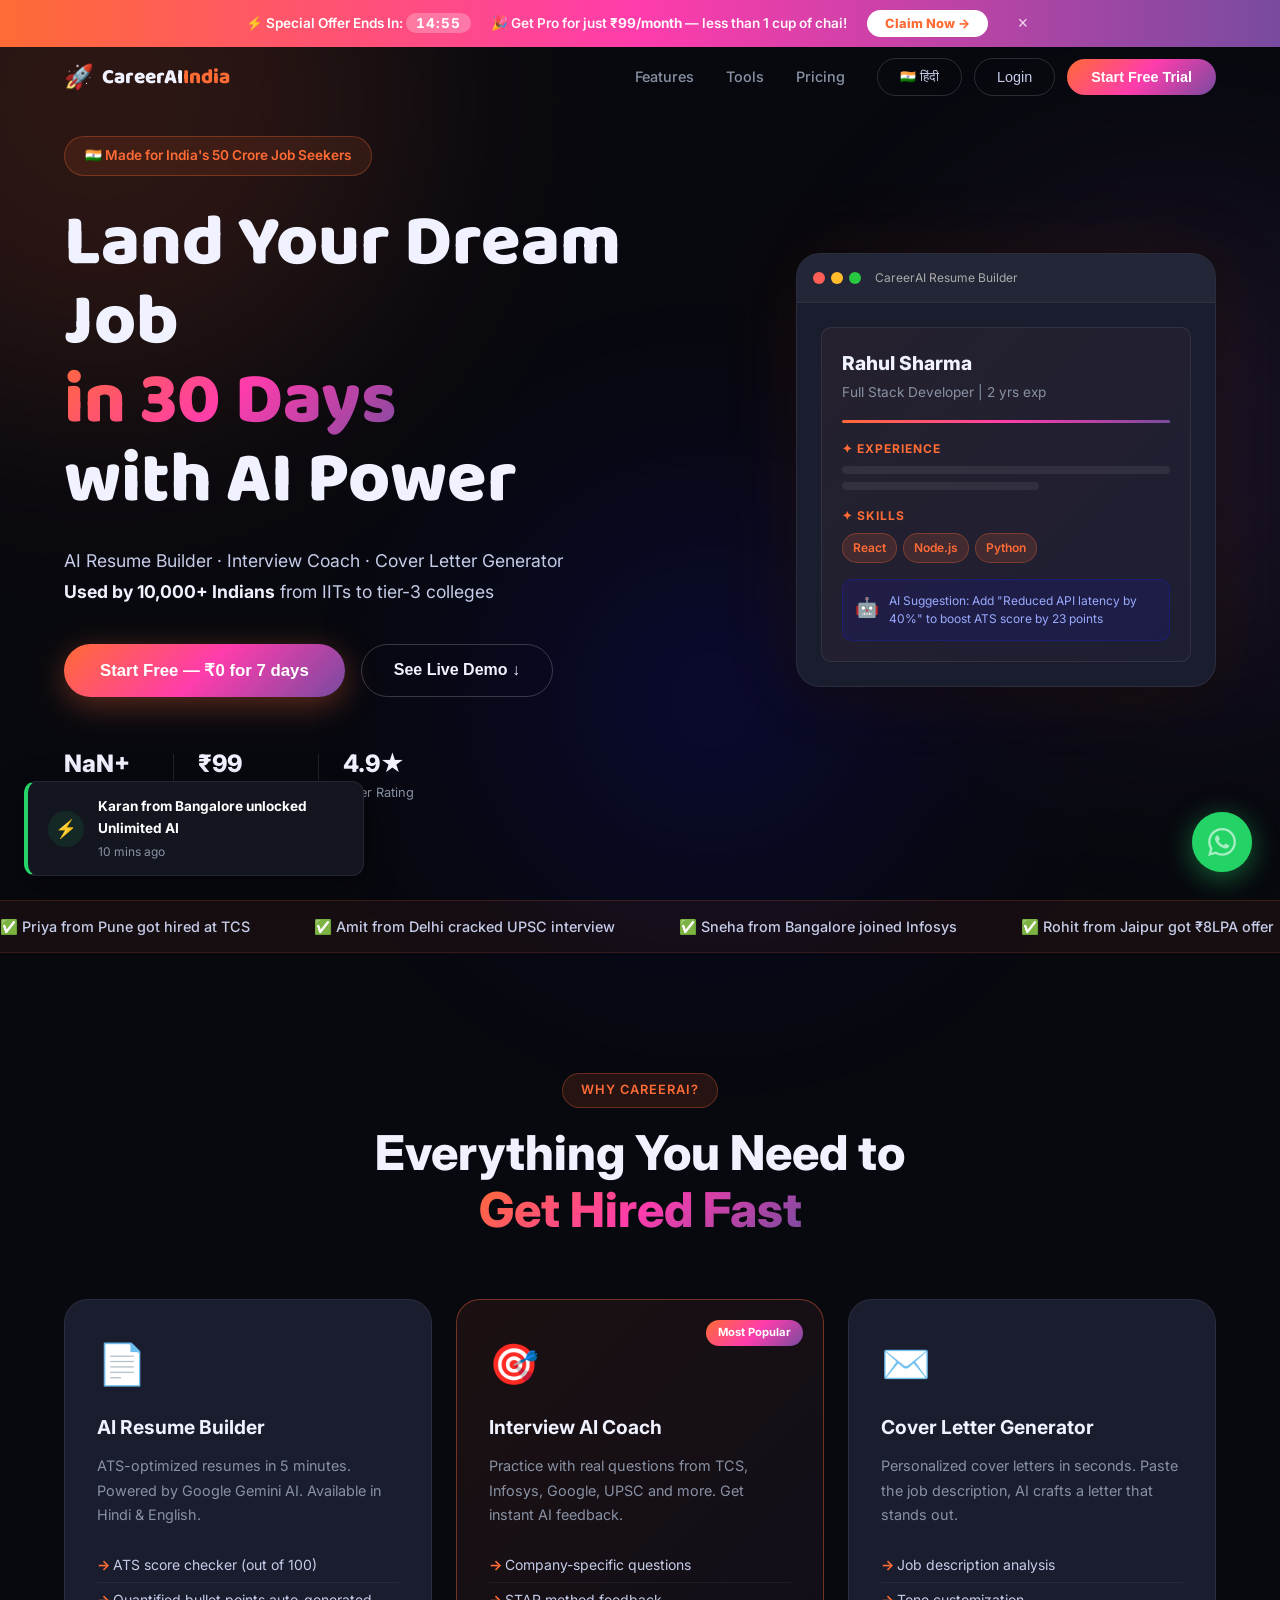
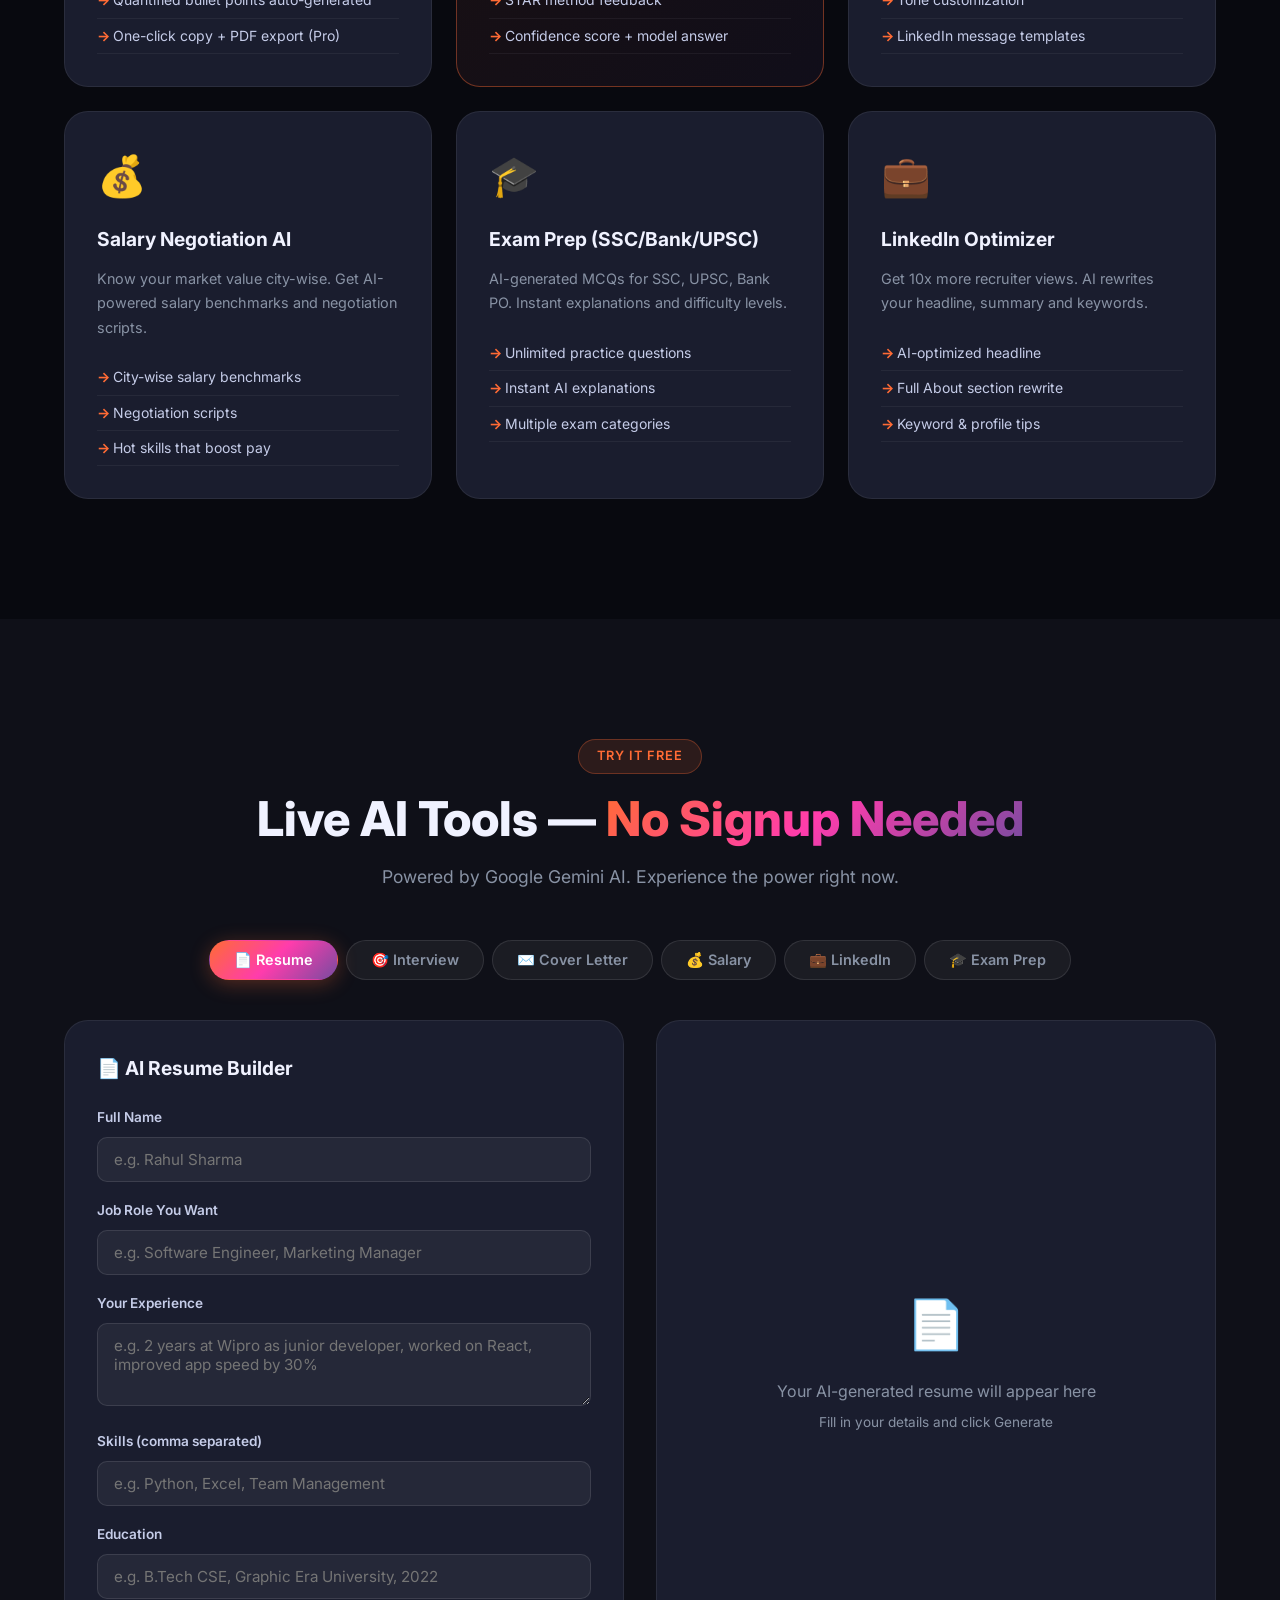
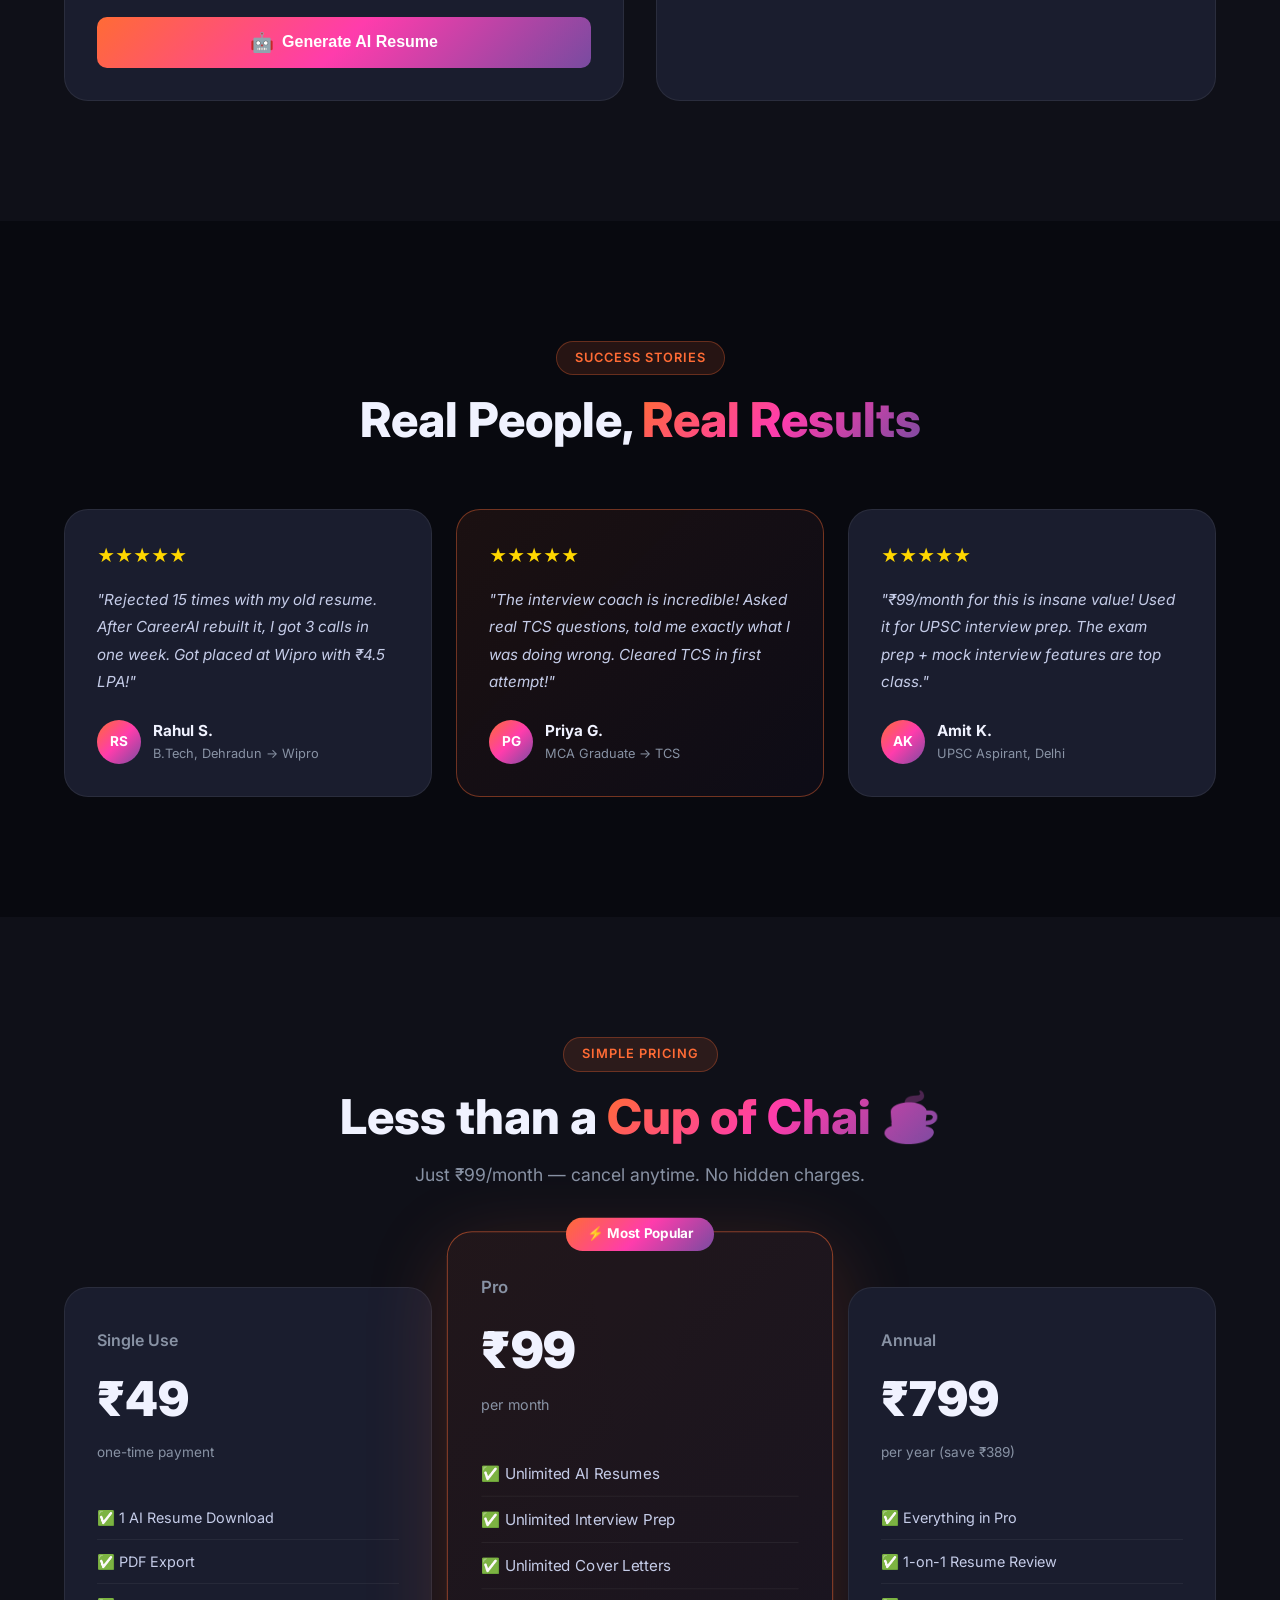
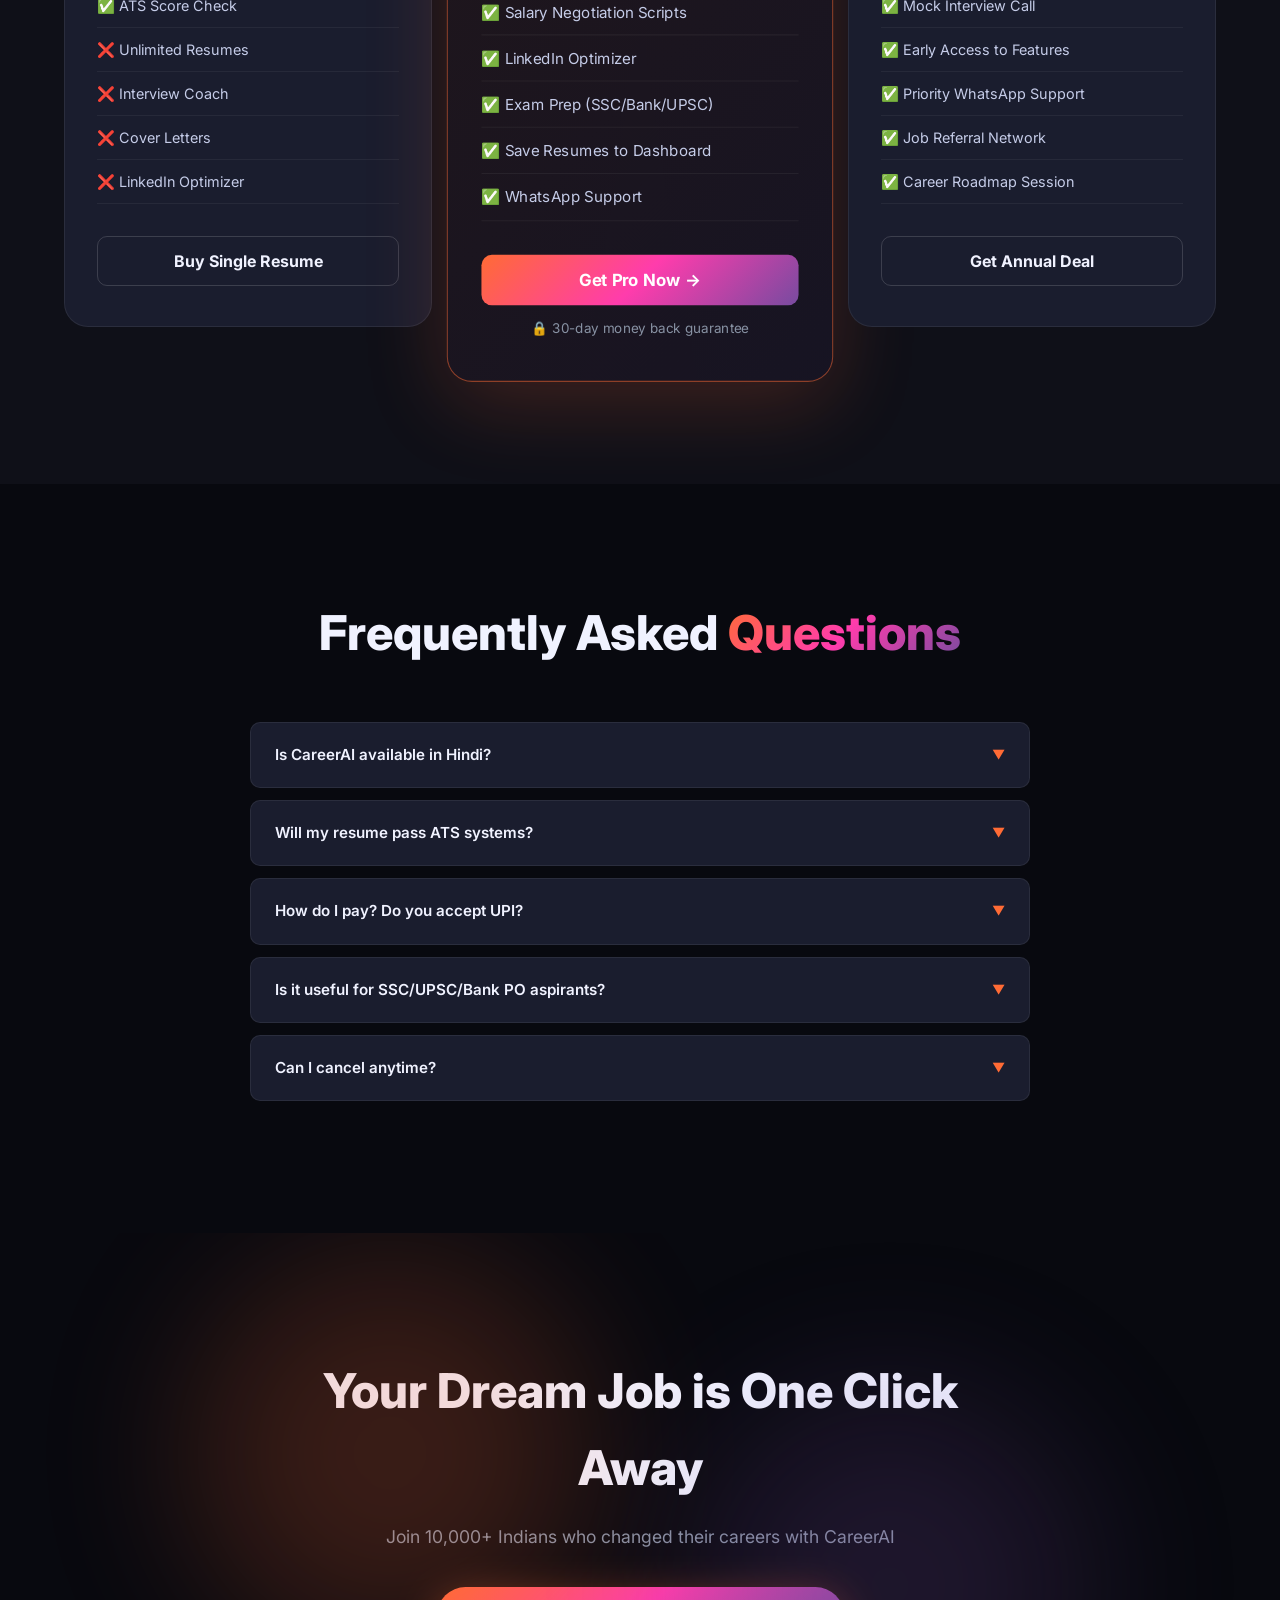
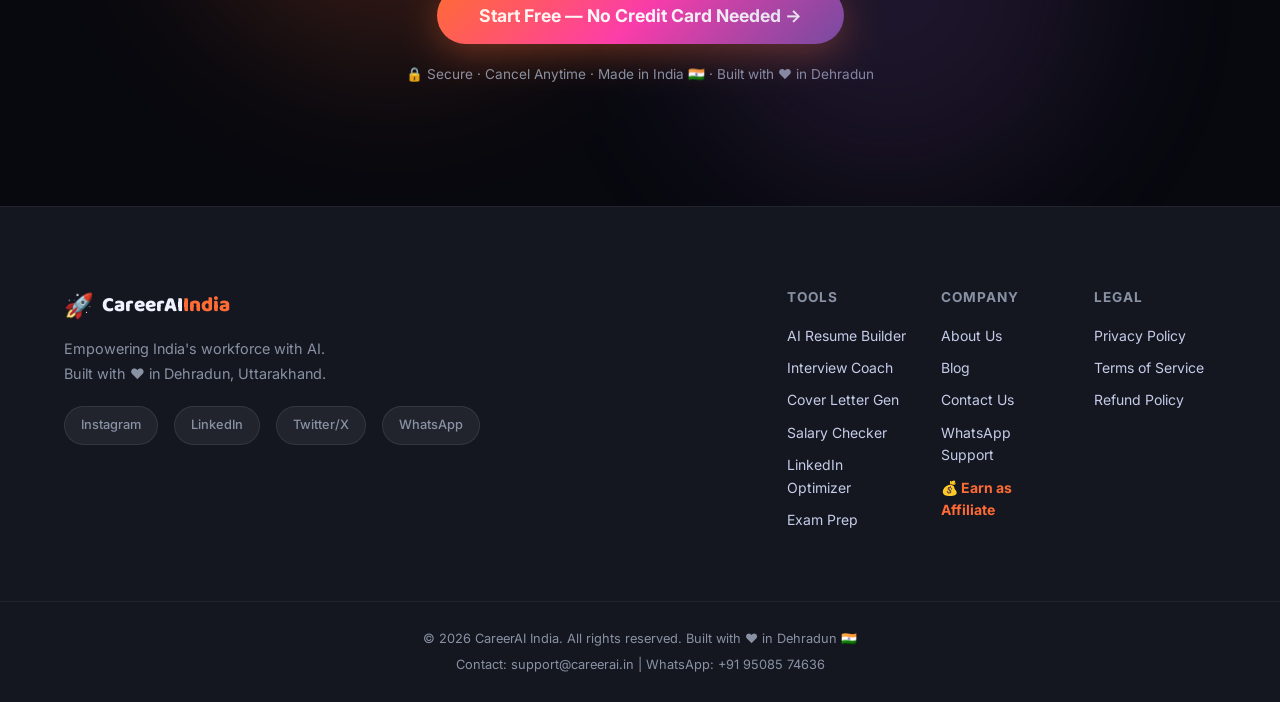
==== index.html @ fed071c2 "Install Vercel Speed Insights # Vercel Speed Insights Installation Report  ## Summary Successfully i" ====
<!DOCTYPE html>
<html lang="en">
<head>
  <meta charset="UTF-8" />
  <meta name="viewport" content="width=device-width, initial-scale=1.0" />
  <title>CareerAI India – AI-Powered Career Assistant for ₹99/month</title>
  <meta name="description" content="Build a winning resume, ace your interviews, and land your dream job with India's smartest AI career assistant. Start for just ₹99/month. Supports SSC, UPSC, Bank PO, TCS, Infosys & more." />
  <meta name="keywords" content="AI resume builder India, interview preparation India, career assistant India, SSC UPSC bank PO preparation, cover letter generator India, salary calculator India, LinkedIn optimizer India" />
  <link rel="canonical" href="https://careerai.in/" />
  <meta property="og:title" content="CareerAI India – Your AI Career Coach" />
  <meta property="og:description" content="Resume Builder · Interview Prep · Cover Letters. Powered by AI. Just ₹99/month." />
  <meta property="og:image" content="https://careerai.in/og-image.png" />
  <meta property="og:url" content="https://careerai.in/" />
  <meta property="og:type" content="website" />
  <meta name="twitter:card" content="summary_large_image" />
  <meta name="twitter:title" content="CareerAI India – AI Career Assistant" />
  <meta name="twitter:description" content="AI Resume Builder, Interview Coach, Cover Letter Generator. Just ₹99/month." />
  <link rel="preconnect" href="https://fonts.googleapis.com" />
  <link href="https://fonts.googleapis.com/css2?family=Inter:wght@300;400;500;600;700;800;900&family=Baloo+2:wght@600;700;800&display=swap" rel="stylesheet" />
  <link rel="stylesheet" href="style.css" />
  <!-- PWA -->
  <link rel="manifest" href="manifest.json" />
  <meta name="theme-color" content="#FF6B35" />
  <meta name="apple-mobile-web-app-capable" content="yes" />
  <meta name="apple-mobile-web-app-status-bar-style" content="black-translucent" />
  <meta name="apple-mobile-web-app-title" content="CareerAI" />
  <link rel="apple-touch-icon" href="icons/icon-192.png" />
  
  <!-- Vercel Speed Insights -->
  <script>window.si = window.si || function () { (window.siq = window.siq || []).push(arguments); };</script>
  <script defer src="/_vercel/insights/script.js"></script>

  <!-- Structured Data for Google Search -->
  <script type="application/ld+json">
  {
    "@context": "https://schema.org",
    "@type": "SoftwareApplication",
    "name": "CareerAI India",
    "description": "AI-powered career assistant for Indian job seekers. Resume builder, interview coach, cover letter generator, salary checker.",
    "applicationCategory": "BusinessApplication",
    "operatingSystem": "Web",
    "offers": {
      "@type": "Offer",
      "price": "99",
      "priceCurrency": "INR",
      "priceValidUntil": "2027-01-01"
    },
    "aggregateRating": {
      "@type": "AggregateRating",
      "ratingValue": "4.9",
      "ratingCount": "847"
    }
  }
  </script>

  <!-- Firebase SDKs (compat v9) -->
  <script src="https://www.gstatic.com/firebasejs/9.23.0/firebase-app-compat.js"></script>
  <script src="https://www.gstatic.com/firebasejs/9.23.0/firebase-auth-compat.js"></script>
  <script src="https://www.gstatic.com/firebasejs/9.23.0/firebase-firestore-compat.js"></script>

  <!-- Toast animation -->
  <style>
    @keyframes slideInRight  { from{opacity:0;transform:translateX(60px)} to{opacity:1;transform:translateX(0)} }
    @keyframes slideOutRight { from{opacity:1;transform:translateX(0)} to{opacity:0;transform:translateX(60px)} }
    .will-animate { opacity:0; transform:translateY(24px); transition: opacity .6s ease, transform .6s ease; }
    .animated     { opacity:1; transform:translateY(0); }
    .resume-paper { font-family:Georgia,serif; font-size:.875rem; line-height:1.8; color:#dde;
                    background:rgba(255,255,255,.03); border:1px solid rgba(255,255,255,.08);
                    border-radius:8px; padding:24px; }
    .upsell-banner{ background:rgba(255,107,53,.08); border:1px solid rgba(255,107,53,.25);
                    border-radius:8px; padding:12px 16px; text-align:center; font-size:.8rem;
                    color:#FF6B35; margin-top:12px; }
    .score-fill   { height:100%; border-radius:4px; background:var(--grad);
                    animation:fillBar .9s ease .3s both; }
    @keyframes fillBar { from{width:0} }
  </style>
</head>
<body>

<!-- ══ URGENCY TOP BANNER ═══──────────────────────────────────────── -->
<div class="top-banner" id="top-banner">
  <span>⚡ Special Offer Ends In: <strong id="countdown-timer" class="countdown-pill">15:00</strong></span>
  <span class="top-banner-deal">🎉 Get Pro for just <strong>₹99/month</strong> — less than 1 cup of chai!</span>
  <button class="btn-banner-cta" onclick="selectPlan('monthly')">Claim Now →</button>
  <button class="banner-close" onclick="document.getElementById('top-banner').remove()" aria-label="Close banner">×</button>
</div>

<!-- ══ NAVBAR ════════════════════════════════════════════════════════════ -->
<nav class="navbar" id="navbar">
  <div class="nav-inner">
    <div class="logo">
      <span class="logo-icon">🚀</span>
      <span class="logo-text">CareerAI<span class="logo-accent">India</span></span>
    </div>
    <ul class="nav-links">
      <li><a href="#features">Features</a></li>
      <li><a href="#tools">Tools</a></li>
      <li><a href="#pricing">Pricing</a></li>
    </ul>
    <div class="nav-actions">
      <button id="lang-toggle" class="btn-ghost" onclick="toggleLanguage()" style="font-size:.8rem">🇮🇳 हिंदी</button>
      <button class="btn-ghost" onclick="showSection('login')">Login</button>
      <button class="btn-primary" onclick="showSection('signup')">Start Free Trial</button>
    </div>
  </div>
</nav>

<!-- ══ HERO ════════════════════════════════════════════════════ -->
<section class="hero" id="home">
  <div class="hero-bg">
    <div class="orb orb1"></div>
    <div class="orb orb2"></div>
    <div class="orb orb3"></div>
  </div>
  <div class="hero-content">
    <div class="hero-badge" id="hero-badge">🇮🇳 Made for India's 50 Crore Job Seekers</div>
    <h1 class="hero-title" id="hero-title">
      Land Your Dream Job<br/>
      <span class="gradient-text">in 30 Days</span><br/>
      with AI Power
    </h1>
    <p class="hero-sub" id="hero-sub">
      AI Resume Builder · Interview Coach · Cover Letter Generator<br/>
      <strong>Used by 10,000+ Indians</strong> from IITs to tier-3 colleges
    </p>
    <div class="hero-cta">
      <button class="btn-hero" id="hero-btn" onclick="showSection('signup')">Start Free — ₹0 for 7 days</button>
      <button class="btn-hero-ghost" id="hero-btn-ghost" onclick="showSection('tools')">See Live Demo ↓</button>
    </div>
    <div class="hero-stats">
      <div class="stat"><span class="stat-num">10,000+</span><span class="stat-label">Resumes Built</span></div>
      <div class="stat-divider"></div>
      <div class="stat"><span class="stat-num">₹99</span><span class="stat-label">Per Month Only</span></div>
      <div class="stat-divider"></div>
      <div class="stat"><span class="stat-num">4.9★</span><span class="stat-label">User Rating</span></div>
    </div>
  </div>
  <div class="hero-visual">
    <div class="app-preview">
      <div class="preview-header">
        <div class="preview-dot red"></div>
        <div class="preview-dot yellow"></div>
        <div class="preview-dot green"></div>
        <span style="color:#aaa;font-size:12px;margin-left:8px">CareerAI Resume Builder</span>
      </div>
      <div class="preview-body">
        <div class="preview-resume">
          <div class="resume-name">Rahul Sharma</div>
          <div class="resume-title">Full Stack Developer | 2 yrs exp</div>
          <div class="resume-line thick"></div>
          <div class="resume-section-title">✦ Experience</div>
          <div class="resume-line"></div>
          <div class="resume-line short"></div>
          <div class="resume-section-title">✦ Skills</div>
          <div class="resume-chips">
            <span class="chip">React</span>
            <span class="chip">Node.js</span>
            <span class="chip">Python</span>
          </div>
          <div class="ai-suggest">
            <div class="ai-icon">🤖</div>
            <div class="ai-text">AI Suggestion: Add "Reduced API latency by 40%" to boost ATS score by 23 points</div>
          </div>
        </div>
      </div>
    </div>
  </div>
</section>

<!-- ══ TICKER ══════════════════════════════════════════════════ -->
<section class="ticker-section">
  <div class="ticker-track">
    <div class="ticker-items">
      <span>✅ Priya from Pune got hired at TCS</span>
      <span>✅ Amit from Delhi cracked UPSC interview</span>
      <span>✅ Sneha from Bangalore joined Infosys</span>
      <span>✅ Rohit from Jaipur got ₹8LPA offer</span>
      <span>✅ Kavya from Hyderabad cleared bank exam</span>
      <span>✅ Arjun from Chennai landed IIT internship</span>
      <span>✅ Meena from Lucknow got placed at Accenture</span>
      <span>✅ Vikram from Dehradun cleared SSC CGL</span>
      <span>✅ Priya from Pune got hired at TCS</span>
      <span>✅ Amit from Delhi cracked UPSC interview</span>
    </div>
  </div>
</section>

<!-- ══ FEATURES ════════════════════════════════════════════════ -->
<section class="features" id="features">
  <div class="section-inner">
    <div class="section-badge">Why CareerAI?</div>
    <h2 class="section-title">Everything You Need to<br/><span class="gradient-text">Get Hired Fast</span></h2>
    <div class="features-grid">
      <div class="feature-card">
        <div class="feature-icon">📄</div>
        <h3>AI Resume Builder</h3>
        <p>ATS-optimized resumes in 5 minutes. Powered by Google Gemini AI. Available in Hindi & English.</p>
        <ul class="feature-list">
          <li>ATS score checker (out of 100)</li>
          <li>Quantified bullet points auto-generated</li>
          <li>One-click copy + PDF export (Pro)</li>
        </ul>
      </div>
      <div class="feature-card featured">
        <div class="feature-badge-card">Most Popular</div>
        <div class="feature-icon">🎯</div>
        <h3>Interview AI Coach</h3>
        <p>Practice with real questions from TCS, Infosys, Google, UPSC and more. Get instant AI feedback.</p>
        <ul class="feature-list">
          <li>Company-specific questions</li>
          <li>STAR method feedback</li>
          <li>Confidence score + model answer</li>
        </ul>
      </div>
      <div class="feature-card">
        <div class="feature-icon">✉️</div>
        <h3>Cover Letter Generator</h3>
        <p>Personalized cover letters in seconds. Paste the job description, AI crafts a letter that stands out.</p>
        <ul class="feature-list">
          <li>Job description analysis</li>
          <li>Tone customization</li>
          <li>LinkedIn message templates</li>
        </ul>
      </div>
      <div class="feature-card">
        <div class="feature-icon">💰</div>
        <h3>Salary Negotiation AI</h3>
        <p>Know your market value city-wise. Get AI-powered salary benchmarks and negotiation scripts.</p>
        <ul class="feature-list">
          <li>City-wise salary benchmarks</li>
          <li>Negotiation scripts</li>
          <li>Hot skills that boost pay</li>
        </ul>
      </div>
      <div class="feature-card">
        <div class="feature-icon">🎓</div>
        <h3>Exam Prep (SSC/Bank/UPSC)</h3>
        <p>AI-generated MCQs for SSC, UPSC, Bank PO. Instant explanations and difficulty levels.</p>
        <ul class="feature-list">
          <li>Unlimited practice questions</li>
          <li>Instant AI explanations</li>
          <li>Multiple exam categories</li>
        </ul>
      </div>
      <div class="feature-card">
        <div class="feature-icon">💼</div>
        <h3>LinkedIn Optimizer</h3>
        <p>Get 10x more recruiter views. AI rewrites your headline, summary and keywords.</p>
        <ul class="feature-list">
          <li>AI-optimized headline</li>
          <li>Full About section rewrite</li>
          <li>Keyword & profile tips</li>
        </ul>
      </div>
    </div>
  </div>
</section>

<!-- ══ LIVE TOOLS ══════════════════════════════════════════════ -->
<section class="tools-section" id="tools">
  <div class="section-inner">
    <div class="section-badge">Try It Free</div>
    <h2 class="section-title">Live AI Tools — <span class="gradient-text">No Signup Needed</span></h2>
    <p class="section-sub">Powered by Google Gemini AI. Experience the power right now.</p>

    <div class="tools-tabs">
      <button class="tool-tab active" onclick="switchTool('resume',this)">📄 Resume</button>
      <button class="tool-tab" onclick="switchTool('interview',this)">🎯 Interview</button>
      <button class="tool-tab" onclick="switchTool('cover',this)">✉️ Cover Letter</button>
      <button class="tool-tab" onclick="switchTool('salary',this)">💰 Salary</button>
      <button class="tool-tab" onclick="switchTool('linkedin',this)">💼 LinkedIn</button>
      <button class="tool-tab" onclick="switchTool('exam',this)">🎓 Exam Prep</button>
    </div>

    <!-- ── RESUME ─────────────────────────────────────────── -->
    <div class="tool-panel active" id="tool-resume">
      <div class="tool-grid">
        <div class="tool-inputs">
          <h3 class="tool-heading">📄 AI Resume Builder</h3>
          <div class="form-group"><label>Full Name</label><input type="text" id="res-name" placeholder="e.g. Rahul Sharma"/></div>
          <div class="form-group"><label>Job Role You Want</label><input type="text" id="res-role" placeholder="e.g. Software Engineer, Marketing Manager"/></div>
          <div class="form-group"><label>Your Experience</label><textarea id="res-exp" rows="3" placeholder="e.g. 2 years at Wipro as junior developer, worked on React, improved app speed by 30%"></textarea></div>
          <div class="form-group"><label>Skills (comma separated)</label><input type="text" id="res-skills" placeholder="e.g. Python, Excel, Team Management"/></div>
          <div class="form-group"><label>Education</label><input type="text" id="res-edu" placeholder="e.g. B.Tech CSE, Graphic Era University, 2022"/></div>
          <button class="btn-generate" onclick="generateResume()"><span class="btn-icon">🤖</span> Generate AI Resume</button>
        </div>
        <div class="tool-output" id="resume-output">
          <div class="output-placeholder">
            <div class="placeholder-icon">📄</div>
            <p>Your AI-generated resume will appear here</p>
            <p class="placeholder-sub">Fill in your details and click Generate</p>
          </div>
        </div>
      </div>
    </div>

    <!-- ── INTERVIEW ──────────���───────────────────────────── -->
    <div class="tool-panel" id="tool-interview">
      <div class="tool-grid">
        <div class="tool-inputs">
          <h3 class="tool-heading">🎯 Mock Interview Coach</h3>
          <div class="form-group"><label>Target Company</label><input type="text" id="int-company" placeholder="e.g. TCS, Infosys, Google, SBI, UPSC"/></div>
          <div class="form-group"><label>Interview Type</label>
            <select id="int-type">
              <option>HR Round</option>
              <option>Technical Round</option>
              <option>Managerial Round</option>
              <option>Group Discussion</option>
            </select>
          </div>
          <div class="form-group"><label>Your Answer (leave blank for a new question)</label><textarea id="int-answer" rows="5" placeholder="Type your answer here after seeing the question, then click again for feedback..."></textarea></div>
          <button class="btn-generate" onclick="startInterview()"><span class="btn-icon">🎯</span> Ask Me a Question / Get Feedback</button>
        </div>
        <div class="tool-output" id="interview-output">
          <div class="output-placeholder">
            <div class="placeholder-icon">🎯</div>
            <p>Interview question & feedback will appear here</p>
            <p class="placeholder-sub">Click "Ask Me a Question" to start</p>
          </div>
        </div>
      </div>
    </div>

    <!-- ── COVER LETTER ───────────────────────────────────── -->
    <div class="tool-panel" id="tool-cover">
      <div class="tool-grid">
        <div class="tool-inputs">
          <h3 class="tool-heading">✉️ Cover Letter Generator</h3>
          <div class="form-group"><label>Your Name & Role</label><input type="text" id="cov-name" placeholder="e.g. Priya Gupta, Marketing Executive"/></div>
          <div class="form-group"><label>Company Name</label><input type="text" id="cov-company" placeholder="e.g. HDFC Bank, Zomato, Reliance"/></div>
          <div class="form-group"><label>Job Description / Requirements</label><textarea id="cov-jd" rows="4" placeholder="Paste the job description or key requirements here..."></textarea></div>
          <div class="form-group"><label>Your Key Achievement</label><input type="text" id="cov-achievement" placeholder="e.g. Grew Instagram from 500 to 50K followers in 6 months"/></div>
          <button class="btn-generate" onclick="generateCoverLetter()"><span class="btn-icon">✉️</span> Generate Cover Letter</button>
        </div>
        <div class="tool-output" id="cover-output">
          <div class="output-placeholder">
            <div class="placeholder-icon">✉️</div>
            <p>Your personalized cover letter will appear here</p>
            <p class="placeholder-sub">Fill in details and click Generate</p>
          </div>
        </div>
      </div>
    </div>

    <!-- ── SALARY ─────────────────────────────────────────── -->
    <div class="tool-panel" id="tool-salary">
      <div class="tool-grid">
        <div class="tool-inputs">
          <h3 class="tool-heading">💰 Salary Checker</h3>
          <div class="form-group"><label>Job Role</label><input type="text" id="sal-role" placeholder="e.g. Software Engineer, CA, Teacher, Bank PO"/></div>
          <div class="form-group"><label>Experience Level</label>
            <select id="sal-exp">
              <option>Fresher (0-1 year)</option>
              <option>Junior (1-3 years)</option>
              <option>Mid-level (3-6 years)</option>
              <option>Senior (6-10 years)</option>
              <option>Lead/Manager (10+ years)</option>
            </select>
          </div>
          <div class="form-group"><label>City</label>
            <select id="sal-city">
              <option>Bangalore</option>
              <option>Mumbai</option>
              <option>Delhi/NCR</option>
              <option>Hyderabad</option>
              <option>Pune</option>
              <option>Chennai</option>
              <option>Kolkata</option>
              <option>Dehradun</option>
              <option>Tier-2 City</option>
            </select>
          </div>
          <button class="btn-generate" onclick="checkSalary()"><span class="btn-icon">💰</span> Check My Market Value</button>
        </div>
        <div class="tool-output" id="salary-output">
          <div class="output-placeholder">
            <div class="placeholder-icon">💰</div>
            <p>Salary insights will appear here</p>
            <p class="placeholder-sub">Enter your details and click Check</p>
          </div>
        </div>
      </div>
    </div>

    <!-- ── LINKEDIN ────────────────────────────────────────── -->
    <div class="tool-panel" id="tool-linkedin">
      <div class="tool-grid">
        <div class="tool-inputs">
          <h3 class="tool-heading">💼 LinkedIn Optimizer</h3>
          <div class="form-group"><label>Your Name</label><input type="text" id="li-opt-name" placeholder="e.g. Rahul Sharma"/></div>
          <div class="form-group"><label>Current / Target Role</label><input type="text" id="li-opt-role" placeholder="e.g. Software Engineer, Digital Marketer"/></div>
          <div class="form-group"><label>Your Experience Summary</label><textarea id="li-opt-exp" rows="3" placeholder="e.g. 3 years in software development, built e-commerce apps, led team of 5"></textarea></div>
          <div class="form-group"><label>Top Skills</label><input type="text" id="li-opt-skills" placeholder="e.g. React, Python, SEO, Data Analysis"/></div>
          <button class="btn-generate" onclick="optimizeLinkedIn()"><span class="btn-icon">💼</span> Optimize My LinkedIn</button>
        </div>
        <div class="tool-output" id="linkedin-output">
          <div class="output-placeholder">
            <div class="placeholder-icon">💼</div>
            <p>Your optimized LinkedIn profile will appear here</p>
            <p class="placeholder-sub">Fill in details and click Optimize</p>
          </div>
        </div>
      </div>
    </div>

    <!-- ── EXAM PREP ───────────────────────────────────────── -->
    <div class="tool-panel" id="tool-exam">
      <div class="tool-grid">
        <div class="tool-inputs">
          <h3 class="tool-heading">🎓 Exam Prep (SSC/UPSC/Bank)</h3>
          <div class="form-group"><label>Exam Type</label>
            <select id="exam-type">
              <option>SSC CGL</option>
              <option>SSC CHSL</option>
              <option>UPSC Prelims</option>
              <option>Bank PO (IBPS)</option>
              <option>SBI PO</option>
              <option>RRB NTPC</option>
              <option>General Knowledge</option>
              <option>Current Affairs 2024-25</option>
            </select>
          </div>
          <div class="form-group"><label>Topic (optional)</label><input type="text" id="exam-topic" placeholder="e.g. Indian History, Reasoning, English Grammar"/></div>
          <div style="background:rgba(255,107,53,.08);border:1px solid rgba(255,107,53,.2);border-radius:8px;padding:14px;font-size:.85rem;color:#dde;line-height:1.7;margin-bottom:12px">
            ℹ️ Click "Get Question" → A question appears on the right → Click the option you think is correct → AI reveals the answer & explanation instantly.
          </div>
          <button class="btn-generate" onclick="getExamQuestion()"><span class="btn-icon">📚</span> Get Question</button>
        </div>
        <div class="tool-output" id="exam-output">
          <div class="output-placeholder">
            <div class="placeholder-icon">🎓</div>
            <p>Your exam question will appear here</p>
            <p class="placeholder-sub">Select exam type and click Get Question</p>
          </div>
        </div>
      </div>
    </div>

  </div><!-- /section-inner -->
</section>

<!-- ══ TESTIMONIALS ════════════════════════════════════════════ -->
<section class="testimonials">
  <div class="section-inner">
    <div class="section-badge">Success Stories</div>
    <h2 class="section-title">Real People, <span class="gradient-text">Real Results</span></h2>
    <div class="testimonials-grid">
      <div class="testi-card">
        <div class="testi-stars">★★★★★</div>
        <p class="testi-text">"Rejected 15 times with my old resume. After CareerAI rebuilt it, I got 3 calls in one week. Got placed at Wipro with ₹4.5 LPA!"</p>
        <div class="testi-author">
          <div class="testi-avatar">RS</div>
          <div><div class="testi-name">Rahul S.</div><div class="testi-role">B.Tech, Dehradun → Wipro</div></div>
        </div>
      </div>
      <div class="testi-card featured-testi">
        <div class="testi-stars">★★★★★</div>
        <p class="testi-text">"The interview coach is incredible! Asked real TCS questions, told me exactly what I was doing wrong. Cleared TCS in first attempt!"</p>
        <div class="testi-author">
          <div class="testi-avatar">PG</div>
          <div><div class="testi-name">Priya G.</div><div class="testi-role">MCA Graduate → TCS</div></div>
        </div>
      </div>
      <div class="testi-card">
        <div class="testi-stars">★★★★★</div>
        <p class="testi-text">"₹99/month for this is insane value! Used it for UPSC interview prep. The exam prep + mock interview features are top class."</p>
        <div class="testi-author">
          <div class="testi-avatar">AK</div>
          <div><div class="testi-name">Amit K.</div><div class="testi-role">UPSC Aspirant, Delhi</div></div>
        </div>
      </div>
    </div>
  </div>
</section>

<!-- ══ PRICING ════════════════════════════════════════════════ -->
<section class="pricing" id="pricing">
  <div class="section-inner">
    <div class="section-badge">Simple Pricing</div>
    <h2 class="section-title">Less than a <span class="gradient-text">Cup of Chai ☕</span></h2>
    <p class="section-sub">Just ₹99/month — cancel anytime. No hidden charges.</p>
    <div class="pricing-grid">
      <div class="price-card">
        <div class="price-name">Single Use</div>
        <div class="price-amount">₹49</div>
        <div class="price-period">one-time payment</div>
        <ul class="price-features">
          <li>✅ 1 AI Resume Download</li>
          <li>✅ PDF Export</li>
          <li>✅ ATS Score Check</li>
          <li>❌ Unlimited Resumes</li>
          <li>❌ Interview Coach</li>
          <li>❌ Cover Letters</li>
          <li>❌ LinkedIn Optimizer</li>
        </ul>
        <button class="btn-price-outline" onclick="selectPlan('single')">Buy Single Resume</button>
      </div>
      <div class="price-card featured-price">
        <div class="price-popular">⚡ Most Popular</div>
        <div class="price-name">Pro</div>
        <div class="price-amount">₹99</div>
        <div class="price-period">per month</div>
        <ul class="price-features">
          <li>✅ Unlimited AI Resumes</li>
          <li>✅ Unlimited Interview Prep</li>
          <li>✅ Unlimited Cover Letters</li>
          <li>✅ Salary Negotiation Scripts</li>
          <li>✅ LinkedIn Optimizer</li>
          <li>✅ Exam Prep (SSC/Bank/UPSC)</li>
          <li>✅ Save Resumes to Dashboard</li>
          <li>✅ WhatsApp Support</li>
        </ul>
        <button class="btn-price-primary" onclick="selectPlan('monthly')">Get Pro Now →</button>
        <div class="price-guarantee">🔒 30-day money back guarantee</div>
      </div>
      <div class="price-card">
        <div class="price-name">Annual</div>
        <div class="price-amount">₹799</div>
        <div class="price-period">per year (save ₹389)</div>
        <ul class="price-features">
          <li>✅ Everything in Pro</li>
          <li>✅ 1-on-1 Resume Review</li>
          <li>✅ Mock Interview Call</li>
          <li>✅ Early Access to Features</li>
          <li>✅ Priority WhatsApp Support</li>
          <li>✅ Job Referral Network</li>
          <li>✅ Career Roadmap Session</li>
        </ul>
        <button class="btn-price-outline" onclick="selectPlan('annual')">Get Annual Deal</button>
      </div>
    </div>
  </div>
</section>

<!-- ══ FAQ ════════════════════════════════════════════════════ -->
<section class="faq">
  <div class="section-inner">
    <h2 class="section-title">Frequently Asked <span class="gradient-text">Questions</span></h2>
    <div class="faq-list">
      <div class="faq-item" onclick="toggleFaq(this)">
        <div class="faq-q">Is CareerAI available in Hindi? <span class="faq-arrow">▼</span></div>
        <div class="faq-a">Yes! Use the हिंदी button in the top navbar to switch. You can also write your details in Hindi and our AI will craft professional content for you.</div>
      </div>
      <div class="faq-item" onclick="toggleFaq(this)">
        <div class="faq-q">Will my resume pass ATS systems? <span class="faq-arrow">▼</span></div>
        <div class="faq-a">Yes! Our AI is powered by Google Gemini and trained specifically for Indian ATS systems like Naukri and LinkedIn. We show you an ATS score out of 100.</div>
      </div>
      <div class="faq-item" onclick="toggleFaq(this)">
        <div class="faq-q">How do I pay? Do you accept UPI? <span class="faq-arrow">▼</span></div>
        <div class="faq-a">Yes! We accept all UPI apps — GPay, PhonePe, Paytm, BHIM, and any UPI-enabled bank app. Simply scan our QR code or copy our UPI ID to pay directly.</div>
      </div>
      <div class="faq-item" onclick="toggleFaq(this)">
        <div class="faq-q">Is it useful for SSC/UPSC/Bank PO aspirants? <span class="faq-arrow">▼</span></div>
        <div class="faq-a">100%! We have a dedicated Exam Prep section with unlimited MCQs for SSC CGL, UPSC, Bank PO, IBPS and more — with instant AI explanations.</div>
      </div>
      <div class="faq-item" onclick="toggleFaq(this)">
        <div class="faq-q">Can I cancel anytime? <span class="faq-arrow">▼</span></div>
        <div class="faq-a">Yes, cancel anytime with zero hassle. 30-day money back guarantee — if you're not happy, we'll refund you completely. No questions asked.</div>
      </div>
    </div>
  </div>
</section>

<!-- ══ CTA ════════════════════════════════════════════════════ -->
<section class="cta-section">
  <div class="cta-inner">
    <div class="cta-orbs">
      <div class="cta-orb cta-orb1"></div>
      <div class="cta-orb cta-orb2"></div>
    </div>
    <h2 class="cta-title">Your Dream Job is One Click Away</h2>
    <p class="cta-sub">Join 10,000+ Indians who changed their careers with CareerAI</p>
    <button class="btn-cta" onclick="showSection('signup')">Start Free — No Credit Card Needed →</button>
    <div class="cta-trust">🔒 Secure · Cancel Anytime · Made in India 🇮🇳 · Built with ❤️ in Dehradun</div>
  </div>
</section>

<!-- ══ FOOTER ══════════════════════════════════════════════════ -->
<footer class="footer">
  <div class="footer-inner">
    <div class="footer-brand">
      <div class="logo">
        <span class="logo-icon">🚀</span>
        <span class="logo-text">CareerAI<span class="logo-accent">India</span></span>
      </div>
      <p class="footer-tagline">Empowering India's workforce with AI.<br/>Built with ❤️ in Dehradun, Uttarakhand.</p>
      <div class="footer-social">
        <a href="https://instagram.com/careerai.india" target="_blank" class="social-link">Instagram</a>
        <a href="https://linkedin.com/company/careerai-india" target="_blank" class="social-link">LinkedIn</a>
        <a href="https://twitter.com/careerai_india" target="_blank" class="social-link">Twitter/X</a>
        <a href="https://wa.me/919508574636" target="_blank" class="social-link">WhatsApp</a>
      </div>
    </div>
    <div class="footer-links">
      <div class="footer-col">
        <h4>Tools</h4>
        <a href="#tools">AI Resume Builder</a>
        <a href="#tools">Interview Coach</a>
        <a href="#tools">Cover Letter Gen</a>
        <a href="#tools">Salary Checker</a>
        <a href="#tools">LinkedIn Optimizer</a>
        <a href="#tools">Exam Prep</a>
      </div>
      <div class="footer-col">
        <h4>Company</h4>
        <a href="/about.html">About Us</a>
        <a href="/blog.html">Blog</a>
        <a href="mailto:support@careerai.in">Contact Us</a>
        <a href="https://wa.me/919508574636" target="_blank">WhatsApp Support</a>
        <a href="affiliate.html" style="color:#FF6B35;font-weight:700">💰 Earn as Affiliate</a>
      </div>
      <div class="footer-col">
        <h4>Legal</h4>
        <a href="/privacy.html">Privacy Policy</a>
        <a href="/terms.html">Terms of Service</a>
        <a href="/refund.html">Refund Policy</a>
      </div>
    </div>
  </div>
  <div class="footer-bottom">
    <p>© 2026 CareerAI India. All rights reserved. Built with ❤️ in Dehradun 🇮🇳</p>
    <p>Contact: <a href="mailto:support@careerai.in" style="color:var(--text-muted)">support@careerai.in</a> | WhatsApp: <a href="https://wa.me/919508574636" style="color:var(--text-muted)">+91 95085 74636</a></p>
  </div>
</footer>

<!-- ══ WHATSAPP FLOATING BUTTON ─────────────────────────────────── -->
<a href="https://wa.me/919508574636?text=Hi%20CareerAI!%20I%20need%20help%20with%20my%20career." 
   target="_blank" class="whatsapp-float" id="whatsapp-float" aria-label="Chat on WhatsApp">
  <svg viewBox="0 0 24 24" fill="currentColor" width="28" height="28">
    <path d="M17.472 14.382c-.297-.149-1.758-.867-2.03-.967-.273-.099-.471-.148-.67.15-.197.297-.767.966-.94 1.164-.173.199-.347.223-.644.075-.297-.15-1.255-.463-2.39-1.475-.883-.788-1.48-1.761-1.653-2.059-.173-.297-.018-.458.13-.606.134-.133.298-.347.446-.52.149-.174.198-.298.298-.497.099-.198.05-.371-.025-.52-.075-.149-.669-1.612-.916-2.207-.242-.579-.487-.5-.669-.51-.173-.008-.371-.01-.57-.01-.198 0-.52.074-.792.372-.272.297-1.04 1.016-1.04 2.479 0 1.462 1.065 2.875 1.213 3.074.149.198 2.096 3.2 5.077 4.487.709.306 1.262.489 1.694.625.712.227 1.36.195 1.871.118.571-.085 1.758-.719 2.006-1.413.248-.694.248-1.289.173-1.413-.074-.124-.272-.198-.57-.347m-5.421 7.403h-.004a9.87 9.87 0 01-5.031-1.378l-.361-.214-3.741.982.998-3.648-.235-.374a9.86 9.86 0 01-1.51-5.26c.001-5.45 4.436-9.884 9.888-9.884 2.64 0 5.122 1.03 6.988 2.898a9.825 9.825 0 012.893 6.994c-.003 5.45-4.437 9.884-9.885 9.884m8.413-18.297A11.815 11.815 0 0012.05 0C5.495 0 .16 5.335.157 11.892c0 2.096.547 4.142 1.588 5.945L.057 24l6.305-1.654a11.882 11.882 0 005.683 1.448h.005c6.554 0 11.89-5.335 11.893-11.893a11.821 11.821 0 00-3.48-8.413z"/>
  </svg>
  <span class="wa-pulse"></span>
</a>

<!-- ══ EXIT-INTENT POPUP ────────────────────────────────────── -->
<div class="exit-overlay" id="exit-popup">
  <div class="exit-modal">
    <button class="exit-close" onclick="closeExitPopup()">×</button>
    <div class="exit-emoji">🚀</div>
    <h2 class="exit-title">Wait! Don't Miss This —</h2>
    <p class="exit-sub">Get your <strong>FREE AI Resume</strong> before you go.<br/>No credit card. No commitment. Takes 60 seconds.</p>
    <div class="exit-stats">
      <div class="exit-stat"><span class="exit-stat-num">10,000+</span><span>Indians hired</span></div>
      <div class="exit-stat"><span class="exit-stat-num">4.9★</span><span>rating</span></div>
      <div class="exit-stat"><span class="exit-stat-num">₹99</span><span>per month</span></div>
    </div>
    <button class="btn-exit-cta" onclick="closeExitPopup();showSection('signup')">Yes, Build My Free Resume →</button>
    <button class="btn-exit-skip" onclick="closeExitPopup()">No thanks, I'll figure it out myself</button>
  </div>
</div>

<!-- ══ MODALS ══════════════════════════════════════════════════ -->
<div class="modal-overlay" id="modal-overlay" onclick="closeModal()">
  <div class="modal" id="modal" onclick="event.stopPropagation()">

    <!-- LOGIN -->
    <div class="modal-section" id="modal-login">
      <button class="modal-close" onclick="closeModal()">✕</button>
      <h2 class="modal-title">Welcome Back 👋</h2>
      <p class="modal-sub">Login to access your career tools</p>
      <button class="btn-google" onclick="handleGoogleAuth()">
        <img src="https://www.gstatic.com/firebasejs/ui/2.0.0/images/auth/google.svg" width="18" style="vertical-align:middle;margin-right:8px"/>
        Continue with Google
      </button>
      <div class="divider"><span>or</span></div>
      <div class="form-group"><label>Email</label><input type="email" id="li-email" placeholder="rahul@email.com"/></div>
      <div class="form-group"><label>Password</label><input type="password" id="li-pass" placeholder="Your password"/></div>
      <button class="btn-modal-primary" id="btn-login" onclick="handleLogin()">Login →</button>
      <p class="modal-switch">No account? <a href="#" onclick="showSection('signup')">Sign up free</a></p>
    </div>

    <!-- SIGNUP -->
    <div class="modal-section" id="modal-signup" style="display:none">
      <button class="modal-close" onclick="closeModal()">✕</button>
      <h2 class="modal-title">Start Free Trial 🚀</h2>
      <p class="modal-sub">7 days free · No credit card · Cancel anytime</p>
      <button class="btn-google" onclick="handleGoogleAuth()">
        <img src="https://www.gstatic.com/firebasejs/ui/2.0.0/images/auth/google.svg" width="18" style="vertical-align:middle;margin-right:8px"/>
        Continue with Google
      </button>
      <div class="divider"><span>or</span></div>
      <div class="form-group"><label>Full Name</label><input type="text" id="su-name" placeholder="Rahul Sharma"/></div>
      <div class="form-group"><label>Email</label><input type="email" id="su-email" placeholder="rahul@email.com"/></div>
      <div class="form-group"><label>Password</label><input type="password" id="su-pass" placeholder="Min 6 characters"/></div>
      <div class="form-group"><label>Referral Code (optional)</label><input type="text" id="su-referral" placeholder="e.g. CAI-ABC123"/></div>
      <button class="btn-modal-primary" id="btn-signup" onclick="handleSignup()">Start Free Trial →</button>
      <p class="modal-switch">Already have an account? <a href="#" onclick="showSection('login')">Login</a></p>
    </div>

    <!-- PAYMENT -->
    <div class="modal-section" id="modal-payment" style="display:none">
      <button class="modal-close" onclick="closeModal()">✕</button>
      <h2 class="modal-title">Complete Payment ⚡</h2>
      <p class="modal-sub">Pay directly via UPI — instant &amp; secure</p>

      <!-- Plan summary -->
      <div class="payment-summary">
        <div class="pay-item">
          <span id="pay-plan-label">CareerAI Pro Monthly</span>
          <span><strong id="pay-total-amount">₹99</strong></span>
        </div>
      </div>

      <!-- QR Code -->
      <div class="upi-qr-wrap">
        <div class="upi-qr-box">
          <img id="upi-qr-img" src="" alt="UPI QR Code" class="upi-qr-img" />
          <div class="upi-qr-shine"></div>
        </div>
        <div class="upi-scan-hint">📱 Scan with any UPI app</div>
        <div class="upi-apps-row">
          <span class="upi-app-badge">GPay</span>
          <span class="upi-app-badge">PhonePe</span>
          <span class="upi-app-badge">Paytm</span>
          <span class="upi-app-badge">BHIM</span>
        </div>
      </div>

      <!-- Divider -->
      <div class="upi-or"><span>or pay using UPI ID</span></div>

      <!-- UPI ID copy row -->
      <div class="upi-id-row">
        <div class="upi-id-box">
          <span class="upi-id-icon">💳</span>
          <span id="upi-id-display" class="upi-id-val">shibuthegenius@ybl</span>
        </div>
        <button id="btn-copy-upi" class="btn-copy-upi" onclick="copyUpiId()">📋 Copy</button>
      </div>
      <div class="upi-amount-tag">Pay exactly: <strong id="upi-amount-display">₹99</strong></div>

      <!-- Steps -->
      <div class="upi-steps">
        <div class="upi-step"><span class="upi-step-num">1</span>Scan QR <em>or</em> copy UPI ID above</div>
        <div class="upi-step"><span class="upi-step-num">2</span>Open GPay / PhonePe / Paytm</div>
        <div class="upi-step"><span class="upi-step-num">3</span>Pay the exact amount shown</div>
        <div class="upi-step"><span class="upi-step-num">4</span>Copy your UTR &amp; enter below ↓</div>
      </div>

      <!-- UTR Input -->
      <div class="form-group" style="margin-top:16px">
        <label>UTR / Transaction ID <span style="color:var(--text-muted);font-weight:400">(from your payment app)</span></label>
        <input type="text" id="upi-txn-id" placeholder="e.g. 123456789012" maxlength="22" autocomplete="off" />
      </div>

      <button id="btn-verify-upi" class="btn-modal-primary" onclick="verifyUpiPayment()" style="margin-top:8px">✅ Verify &amp; Activate →</button>
      <div class="pay-trust">🔒 Direct UPI · 100% Secure · GPay · PhonePe · Paytm · No middleman 🇮🇳</div>
    </div>

    <!-- PENDING VERIFICATION -->
    <div class="modal-section" id="modal-pending" style="display:none">
      <div class="pending-icon">📲</div>
      <h2 class="modal-title">Payment Submitted!</h2>
      <p class="modal-sub">Your UTR has been saved. WhatsApp is opening now — just send the message!</p>

      <div class="pending-steps">
        <div class="pending-step done">✅ UTR / Transaction ID saved</div>
        <div class="pending-step done">✅ WhatsApp message prepared</div>
        <div class="pending-step active">⏳ Waiting for owner to verify &amp; activate</div>
      </div>

      <div class="pending-info">
        <div class="pending-info-icon">ℹ️</div>
        <div>
          <strong>What happens next?</strong><br/>
          We'll verify your payment on WhatsApp and activate your Pro account within <strong>30 minutes</strong> (usually instant during daytime 9am–10pm IST).
        </div>
      </div>

      <button class="btn-modal-primary" onclick="reopenWhatsApp()" style="margin-top:20px">
        📱 Reopen WhatsApp if it didn't open
      </button>
      <button class="btn-ghost" onclick="closeModal()" style="width:100%;margin-top:10px;border-radius:10px;padding:12px">
        Close — I'll wait for activation
      </button>
    </div>

    <!-- SUCCESS -->
    <div class="modal-section" id="modal-success" style="display:none">
      <div class="success-icon">🎉</div>
      <h2 class="modal-title">You're All Set!</h2>
      <p class="modal-sub">Welcome to CareerAI! Your account is ready.</p>
      <div class="success-steps">
        <div class="success-step">✅ Account Created</div>
        <div class="success-step">✅ Pro Access Activated</div>
        <div class="success-step">📱 Check WhatsApp for welcome message</div>
      </div>
      <button class="btn-modal-primary" onclick="closeModal()">Start Building Your Career →</button>
    </div>


  </div>
</div>

<!-- ══ SCRIPTS (order matters) ════════════════════════════════ -->
<script src="config.js"></script>
<script src="firebase-service.js"></script>
<script src="gemini-service.js"></script>
<script src="upi-service.js"></script>
<script src="app.js"></script>

<!-- PWA: Service Worker registration + Install prompt -->
<script>
  // Register service worker
  if ('serviceWorker' in navigator) {
    window.addEventListener('load', () => {
      navigator.serviceWorker.register('/sw.js').catch(() => {});
    });
  }

  // Show "Add to Home Screen" banner after 30s on mobile
  let _deferredInstall = null;
  window.addEventListener('beforeinstallprompt', (e) => {
    e.preventDefault();
    _deferredInstall = e;
    // Show after 30 seconds if user hasn't installed already
    setTimeout(() => {
      if (!_deferredInstall || localStorage.getItem('pwa_dismissed')) return;
      showInstallBanner();
    }, 30000);
  });

  function showInstallBanner() {
    const banner = document.createElement('div');
    banner.id = 'install-banner';
    banner.style.cssText = 'position:fixed;bottom:100px;left:50%;transform:translateX(-50%);background:#1a1d2e;border:1px solid rgba(255,107,53,0.4);border-radius:16px;padding:16px 20px;display:flex;align-items:center;gap:14px;z-index:500;box-shadow:0 8px 40px rgba(0,0,0,0.5);max-width:360px;width:90%';
    banner.innerHTML = `
      <span style="font-size:1.8rem">📱</span>
      <div style="flex:1">
        <div style="font-weight:700;font-size:.9rem;color:#fff">Install CareerAI App</div>
        <div style="font-size:.8rem;color:#8892a4">Use offline · Works like native app</div>
      </div>
      <button onclick="installPWA()" style="background:var(--grad,linear-gradient(135deg,#FF6B35,#FF3CAC));color:#fff;border:none;border-radius:8px;padding:8px 16px;font-weight:700;cursor:pointer;font-size:.85rem;white-space:nowrap">Install</button>
      <button onclick="dismissInstall()" style="background:none;border:none;color:#8892a4;font-size:1.2rem;cursor:pointer;line-height:1">×</button>`;
    document.body.appendChild(banner);
  }

  function installPWA() {
    if (!_deferredInstall) return;
    _deferredInstall.prompt();
    _deferredInstall.userChoice.then(() => { _deferredInstall = null; });
    document.getElementById('install-banner')?.remove();
  }

  function dismissInstall() {
    localStorage.setItem('pwa_dismissed', '1');
    document.getElementById('install-banner')?.remove();
  }

  // Affiliate referral tracking (reads ?ref=CODE from URL)
  (function trackAffiliateRef() {
    const params = new URLSearchParams(window.location.search);
    const ref = params.get('ref');
    if (ref) {
      localStorage.setItem('careerai_ref', ref);
      // Will be read during signup to credit the affiliate
    }
  })();

  // Live counter animation (visual social proof)
  function animateCounter(el, target, duration) {
    const start = parseInt(el.textContent.replace(/,/g,'')) || 0;
    const range = target - start;
    const step  = Math.ceil(duration / range);
    let current = start;
    const timer = setInterval(() => {
      current += Math.ceil(range / (duration / step));
      if (current >= target) { current = target; clearInterval(timer); }
      el.textContent = current.toLocaleString('en-IN') + '+';
    }, step);
  }

  // Animate the hero stats when page loads
  window.addEventListener('DOMContentLoaded', () => {
    setTimeout(() => {
      const statNums = document.querySelectorAll('.stat-num');
      statNums.forEach(el => {
        if (el.textContent.includes('10,000')) animateCounter(el, 10000, 1500);
      });
    }, 800);
  });
  // --- FOMO LIVE SALES NOTIFICATIONS ---
  const fomoNames = ['Rahul', 'Priya', 'Amit', 'Neha', 'Vikram', 'Sneha', 'Rajat', 'Pooja', 'Siddharth', 'Anjali', 'Karan', 'Shruti'];
  const fomoCities = ['Delhi', 'Mumbai', 'Bangalore', 'Pune', 'Hyderabad', 'Chennai', 'Noida', 'Gurgaon', 'Kolkata', 'Ahmedabad'];
  const fomoActions = ['upgraded to Pro (₹99/mo)', 'subscribed to Pro', 'unlocked Unlimited AI', 'purchased the Pro Plan'];

  function createFomoPopup() {
    const popup = document.createElement('div');
    popup.id = 'fomo-popup';
    popup.style.cssText = `
      position: fixed; bottom: 24px; left: 24px; background: #13151f; border: 1px solid rgba(255,255,255,0.08);
      border-left: 4px solid #25D366; border-radius: 12px; padding: 14px 20px; display: flex; align-items: center; gap: 14px;
      box-shadow: 0 10px 30px rgba(0,0,0,0.5); z-index: 999; transform: translateY(150px); opacity: 0;
      transition: all 0.5s cubic-bezier(0.175, 0.885, 0.32, 1.275); max-width: 340px; pointer-events: none;
    `;
    
    // Mobile responsive positioning
    if (window.innerWidth <= 600) {
      popup.style.bottom = '100px';
      popup.style.left = '16px';
      popup.style.right = '16px';
      popup.style.maxWidth = 'none';
    }

    popup.innerHTML = `
      <div style="width:36px;height:36px;background:rgba(37,211,102,0.1);border-radius:50%;display:flex;align-items:center;justify-content:center;font-size:1.1rem">⚡</div>
      <div style="flex:1">
        <div style="font-size:0.85rem;font-weight:700;color:#fff;margin-bottom:2px" id="fomo-title">Someone upgraded</div>
        <div style="font-size:0.75rem;color:#8892a4" id="fomo-time">Just now</div>
      </div>
    `;
    document.body.appendChild(popup);
    return popup;
  }

  function triggerFomo() {
    const popup = document.getElementById('fomo-popup') || createFomoPopup();
    
    const name = fomoNames[Math.floor(Math.random() * fomoNames.length)];
    const city = fomoCities[Math.floor(Math.random() * fomoCities.length)];
    const action = fomoActions[Math.floor(Math.random() * fomoActions.length)];
    const time = Math.floor(Math.random() * 12) + 1; // 1 to 12 mins ago
    
    document.getElementById('fomo-title').innerHTML = `<strong>${name}</strong> from ${city} ${action}`;
    document.getElementById('fomo-time').textContent = `${time} min${time > 1 ? 's' : ''} ago`;
    
    // Show
    popup.style.transform = 'translateY(0)';
    popup.style.opacity = '1';
    
    // Hide after 5 seconds
    setTimeout(() => {
      popup.style.transform = 'translateY(150px)';
      popup.style.opacity = '0';
    }, 5000);
  }

  // Start FOMO loop after 3 seconds, then every 15-25 seconds
  setTimeout(() => {
    triggerFomo();
    setInterval(triggerFomo, 20000 + Math.random() * 10000);
  }, 3000);

</script>
</body>
</html>
---- style.css ----
/* ═══════════════════════════════════════════
   CareerAI India — Premium CSS Design System
   ═══════════════════════════════════════════ */

@import url('https://fonts.googleapis.com/css2?family=Inter:wght@300;400;500;600;700;800;900&family=Baloo+2:wght@600;700;800&display=swap');

/* ── TOKENS ── */
:root {
  --primary: #FF6B35;
  --primary-dark: #E55A24;
  --accent: #1a1aff;
  --gold: #FFD700;
  --bg: #08090f;
  --bg2: #0f1018;
  --bg3: #151720;
  --card: #1a1d2e;
  --card-border: rgba(255,255,255,0.07);
  --text: #f0f2ff;
  --text-muted: #8892a4;
  --text-soft: #c5cce8;
  --grad: linear-gradient(135deg, #FF6B35 0%, #FF3CAC 50%, #784BA0 100%);
  --grad2: linear-gradient(135deg, #1a1aff 0%, #0099ff 100%);
  --shadow-card: 0 4px 40px rgba(0,0,0,0.4);
  --radius: 16px;
  --radius-sm: 10px;
  --radius-lg: 24px;
  --font: 'Inter', sans-serif;
  --font-display: 'Baloo 2', sans-serif;
  --transition: 0.3s cubic-bezier(0.4, 0, 0.2, 1);
}

/* ── RESET ── */
*, *::before, *::after { box-sizing: border-box; margin: 0; padding: 0; }
html { scroll-behavior: smooth; }
body {
  font-family: var(--font);
  background: var(--bg);
  color: var(--text);
  overflow-x: hidden;
  line-height: 1.6;
}
a { color: inherit; text-decoration: none; }
ul { list-style: none; }
input, textarea, select {
  font-family: var(--font);
  font-size: 0.95rem;
  background: rgba(255,255,255,0.05);
  border: 1px solid rgba(255,255,255,0.1);
  color: var(--text);
  border-radius: var(--radius-sm);
  padding: 12px 16px;
  width: 100%;
  transition: border-color var(--transition), box-shadow var(--transition);
  outline: none;
}
input:focus, textarea:focus, select:focus {
  border-color: var(--primary);
  box-shadow: 0 0 0 3px rgba(255,107,53,0.15);
}
select option { background: var(--bg3); }

/* ── SCROLLBAR ── */
::-webkit-scrollbar { width: 6px; }
::-webkit-scrollbar-track { background: var(--bg); }
::-webkit-scrollbar-thumb { background: var(--primary); border-radius: 3px; }

/* ── UTILITY ── */
.gradient-text {
  background: var(--grad);
  -webkit-background-clip: text;
  -webkit-text-fill-color: transparent;
  background-clip: text;
}
.section-inner { max-width: 1200px; margin: 0 auto; padding: 0 24px; }
.section-badge {
  display: inline-block;
  background: rgba(255,107,53,0.12);
  color: var(--primary);
  border: 1px solid rgba(255,107,53,0.3);
  border-radius: 100px;
  padding: 6px 18px;
  font-size: 0.8rem;
  font-weight: 600;
  letter-spacing: 1px;
  text-transform: uppercase;
  margin-bottom: 16px;
}
.section-title {
  font-size: clamp(2rem, 4vw, 3rem);
  font-weight: 800;
  line-height: 1.2;
  margin-bottom: 16px;
}
.section-sub {
  color: var(--text-muted);
  font-size: 1.1rem;
  margin-bottom: 48px;
}

/* ── BUTTONS ── */
.btn-primary {
  background: var(--grad);
  color: #fff;
  border: none;
  border-radius: 100px;
  padding: 10px 24px;
  font-weight: 700;
  font-size: 0.9rem;
  cursor: pointer;
  transition: all var(--transition);
}
.btn-primary:hover { transform: translateY(-2px); box-shadow: 0 8px 32px rgba(255,107,53,0.4); }
.btn-ghost {
  background: transparent;
  color: var(--text-soft);
  border: 1px solid rgba(255,255,255,0.15);
  border-radius: 100px;
  padding: 10px 22px;
  font-size: 0.9rem;
  cursor: pointer;
  transition: all var(--transition);
}
.btn-ghost:hover { background: rgba(255,255,255,0.05); color: var(--text); }
.btn-hero {
  background: var(--grad);
  color: #fff;
  border: none;
  border-radius: 100px;
  padding: 16px 36px;
  font-size: 1.05rem;
  font-weight: 700;
  cursor: pointer;
  transition: all var(--transition);
  box-shadow: 0 8px 32px rgba(255,107,53,0.35);
}
.btn-hero:hover { transform: translateY(-3px); box-shadow: 0 16px 48px rgba(255,107,53,0.5); }
.btn-hero-ghost {
  background: transparent;
  color: var(--text);
  border: 1px solid rgba(255,255,255,0.2);
  border-radius: 100px;
  padding: 16px 32px;
  font-size: 1rem;
  font-weight: 600;
  cursor: pointer;
  transition: all var(--transition);
}
.btn-hero-ghost:hover { background: rgba(255,255,255,0.07); }
.btn-generate {
  width: 100%;
  background: var(--grad);
  color: #fff;
  border: none;
  border-radius: var(--radius-sm);
  padding: 14px 24px;
  font-size: 1rem;
  font-weight: 700;
  cursor: pointer;
  display: flex;
  align-items: center;
  justify-content: center;
  gap: 8px;
  transition: all var(--transition);
  margin-top: 8px;
}
.btn-generate:hover { transform: translateY(-2px); box-shadow: 0 8px 32px rgba(255,107,53,0.4); }
.btn-generate.loading { opacity: 0.7; pointer-events: none; }
.btn-icon { font-size: 1.2rem; }

/* ── NAVBAR ── */
.navbar {
  position: fixed;
  top: 0; left: 0; right: 0;
  z-index: 100;
  padding: 14px 0;
  transition: all var(--transition);
}
.navbar.scrolled {
  background: rgba(8,9,15,0.92);
  backdrop-filter: blur(20px);
  border-bottom: 1px solid rgba(255,255,255,0.06);
  box-shadow: 0 4px 32px rgba(0,0,0,0.3);
}
.nav-inner {
  max-width: 1200px;
  margin: 0 auto;
  padding: 0 24px;
  display: flex;
  align-items: center;
  gap: 32px;
}
.logo { display: flex; align-items: center; gap: 8px; }
.logo-icon { font-size: 1.5rem; }
.logo-text {
  font-family: var(--font-display);
  font-size: 1.3rem;
  font-weight: 800;
  color: var(--text);
}
.logo-accent { color: var(--primary); }
.nav-links {
  display: flex;
  gap: 32px;
  margin-left: auto;
}
.nav-links a {
  color: var(--text-muted);
  font-size: 0.9rem;
  font-weight: 500;
  transition: color var(--transition);
}
.nav-links a:hover { color: var(--text); }
.nav-actions { display: flex; gap: 12px; align-items: center; }

/* ── HERO ── */
.hero {
  min-height: 100vh;
  display: flex;
  align-items: center;
  padding: 120px 24px 80px;
  max-width: 1200px;
  margin: 0 auto;
  gap: 64px;
  position: relative;
}
.hero-bg {
  position: fixed;
  inset: 0;
  pointer-events: none;
  z-index: -1;
}
.orb {
  position: absolute;
  border-radius: 50%;
  filter: blur(120px);
  opacity: 0.15;
}
.orb1 { width: 600px; height: 600px; background: var(--primary); top: -200px; left: -200px; animation: float 8s ease-in-out infinite; }
.orb2 { width: 500px; height: 500px; background: #784BA0; top: 200px; right: -150px; animation: float 10s ease-in-out infinite reverse; }
.orb3 { width: 400px; height: 400px; background: #1a1aff; bottom: 0; left: 40%; animation: float 12s ease-in-out infinite; }
@keyframes float { 0%,100%{transform:translateY(0)} 50%{transform:translateY(-30px)} }

.hero-content { flex: 1; }
.hero-badge {
  display: inline-block;
  background: rgba(255,107,53,0.1);
  border: 1px solid rgba(255,107,53,0.3);
  border-radius: 100px;
  padding: 8px 20px;
  font-size: 0.85rem;
  font-weight: 600;
  color: var(--primary);
  margin-bottom: 28px;
  animation: fadeInUp 0.6s ease both;
}
.hero-title {
  font-family: var(--font-display);
  font-size: clamp(2.5rem, 6vw, 4.5rem);
  font-weight: 800;
  line-height: 1.1;
  margin-bottom: 24px;
  animation: fadeInUp 0.7s ease 0.1s both;
}
.hero-sub {
  color: var(--text-soft);
  font-size: 1.1rem;
  line-height: 1.8;
  margin-bottom: 36px;
  animation: fadeInUp 0.7s ease 0.2s both;
}
.hero-sub strong { color: var(--text); }
.hero-cta {
  display: flex;
  gap: 16px;
  flex-wrap: wrap;
  margin-bottom: 48px;
  animation: fadeInUp 0.7s ease 0.3s both;
}
.hero-stats {
  display: flex;
  align-items: center;
  gap: 24px;
  animation: fadeInUp 0.7s ease 0.4s both;
}
.stat { display: flex; flex-direction: column; }
.stat-num { font-size: 1.5rem; font-weight: 800; color: var(--text); }
.stat-label { font-size: 0.8rem; color: var(--text-muted); }
.stat-divider { width: 1px; height: 40px; background: rgba(255,255,255,0.1); }

/* ── APP PREVIEW ── */
.hero-visual { flex: 0 0 420px; animation: fadeInRight 0.8s ease 0.3s both; }
.app-preview {
  background: var(--card);
  border: 1px solid var(--card-border);
  border-radius: var(--radius-lg);
  overflow: hidden;
  box-shadow: var(--shadow-card), 0 0 80px rgba(255,107,53,0.1);
}
.preview-header {
  background: rgba(255,255,255,0.04);
  padding: 14px 16px;
  display: flex;
  align-items: center;
  gap: 6px;
  border-bottom: 1px solid rgba(255,255,255,0.05);
}
.preview-dot { width: 12px; height: 12px; border-radius: 50%; }
.preview-dot.red { background: #ff5f57; }
.preview-dot.yellow { background: #ffbd2e; }
.preview-dot.green { background: #28c840; }
.preview-body { padding: 24px; }
.preview-resume {
  background: linear-gradient(135deg, rgba(255,107,53,0.05) 0%, rgba(120,75,160,0.05) 100%);
  border: 1px solid rgba(255,255,255,0.08);
  border-radius: var(--radius-sm);
  padding: 20px;
}
.resume-name { font-weight: 800; font-size: 1.2rem; color: var(--text); margin-bottom: 4px; }
.resume-title { font-size: 0.85rem; color: var(--text-muted); margin-bottom: 16px; }
.resume-line {
  height: 3px;
  background: var(--grad);
  border-radius: 2px;
  margin-bottom: 16px;
}
.resume-line:not(.thick) {
  height: 8px;
  background: rgba(255,255,255,0.07);
  border-radius: 4px;
  margin-bottom: 8px;
}
.resume-line.short { width: 60%; }
.resume-section-title { font-size: 0.75rem; font-weight: 700; color: var(--primary); text-transform: uppercase; letter-spacing: 1px; margin-bottom: 8px; margin-top: 16px; }
.resume-chips { display: flex; gap: 6px; flex-wrap: wrap; margin-bottom: 16px; }
.chip {
  background: rgba(255,107,53,0.15);
  border: 1px solid rgba(255,107,53,0.3);
  color: var(--primary);
  font-size: 0.75rem;
  font-weight: 600;
  padding: 4px 10px;
  border-radius: 100px;
}
.ai-suggest {
  background: rgba(26,26,255,0.1);
  border: 1px solid rgba(26,26,255,0.25);
  border-radius: var(--radius-sm);
  padding: 12px;
  display: flex;
  gap: 10px;
  align-items: flex-start;
  animation: pulse 2s ease-in-out infinite;
}
.ai-icon { font-size: 1.2rem; }
.ai-text { font-size: 0.75rem; color: #99aaff; line-height: 1.5; }
@keyframes pulse { 0%,100%{opacity:1} 50%{opacity:0.7} }

/* ── TICKER ── */
.ticker-section {
  background: rgba(255,107,53,0.06);
  border-top: 1px solid rgba(255,107,53,0.15);
  border-bottom: 1px solid rgba(255,107,53,0.15);
  overflow: hidden;
  padding: 14px 0;
}
.ticker-track { overflow: hidden; }
.ticker-items {
  display: flex;
  gap: 64px;
  white-space: nowrap;
  animation: ticker 30s linear infinite;
  font-size: 0.9rem;
  color: var(--text-soft);
  font-weight: 500;
}
@keyframes ticker { 0%{transform:translateX(0)} 100%{transform:translateX(-50%)} }

/* ── FEATURES ── */
.features {
  padding: 120px 0;
  text-align: center;
}
.features-grid {
  display: grid;
  grid-template-columns: repeat(auto-fit, minmax(340px, 1fr));
  gap: 24px;
  text-align: left;
  margin-top: 60px;
}
.feature-card {
  background: var(--card);
  border: 1px solid var(--card-border);
  border-radius: var(--radius-lg);
  padding: 32px;
  position: relative;
  transition: all var(--transition);
  overflow: hidden;
}
.feature-card::before {
  content: '';
  position: absolute;
  inset: 0;
  background: var(--grad);
  opacity: 0;
  transition: opacity var(--transition);
}
.feature-card:hover {
  transform: translateY(-6px);
  border-color: rgba(255,107,53,0.3);
  box-shadow: 0 20px 60px rgba(0,0,0,0.4);
}
.feature-card:hover::before { opacity: 0.04; }
.feature-card.featured {
  border-color: rgba(255,107,53,0.4);
  background: linear-gradient(135deg, rgba(255,107,53,0.08) 0%, rgba(120,75,160,0.08) 100%);
}
.feature-badge-card {
  position: absolute;
  top: 20px; right: 20px;
  background: var(--grad);
  color: #fff;
  font-size: 0.7rem;
  font-weight: 700;
  padding: 4px 12px;
  border-radius: 100px;
}
.feature-icon { font-size: 2.5rem; margin-bottom: 16px; }
.feature-card h3 { font-size: 1.2rem; font-weight: 700; margin-bottom: 12px; }
.feature-card p { color: var(--text-muted); font-size: 0.9rem; line-height: 1.7; margin-bottom: 20px; }
.feature-list li {
  color: var(--text-soft);
  font-size: 0.875rem;
  padding: 6px 0;
  border-bottom: 1px solid rgba(255,255,255,0.05);
}
.feature-list li::before { content: '→ '; color: var(--primary); font-weight: 700; }

/* ── TOOLS SECTION ── */
.tools-section {
  padding: 120px 0;
  background: var(--bg2);
  text-align: center;
}
.tools-tabs {
  display: flex;
  gap: 8px;
  justify-content: center;
  flex-wrap: wrap;
  margin-bottom: 40px;
}
.tool-tab {
  background: rgba(255,255,255,0.05);
  border: 1px solid rgba(255,255,255,0.1);
  color: var(--text-muted);
  border-radius: 100px;
  padding: 10px 24px;
  font-size: 0.9rem;
  font-weight: 600;
  cursor: pointer;
  transition: all var(--transition);
  font-family: var(--font);
}
.tool-tab:hover { background: rgba(255,107,53,0.1); color: var(--text); border-color: rgba(255,107,53,0.3); }
.tool-tab.active {
  background: var(--grad);
  color: #fff;
  border-color: transparent;
  box-shadow: 0 4px 20px rgba(255,107,53,0.3);
}
.tool-panel { display: none; }
.tool-panel.active { display: block; }
.tool-grid {
  display: grid;
  grid-template-columns: 1fr 1fr;
  gap: 32px;
  text-align: left;
}
.tool-inputs {
  background: var(--card);
  border: 1px solid var(--card-border);
  border-radius: var(--radius-lg);
  padding: 32px;
}
.tool-heading { font-size: 1.2rem; font-weight: 700; margin-bottom: 24px; color: var(--text); }
.form-group { margin-bottom: 18px; }
.form-group label { display: block; font-size: 0.85rem; font-weight: 600; color: var(--text-soft); margin-bottom: 8px; }
.tool-output {
  background: var(--card);
  border: 1px solid var(--card-border);
  border-radius: var(--radius-lg);
  overflow: hidden;
  min-height: 500px;
  display: flex;
  flex-direction: column;
}
.output-placeholder {
  display: flex;
  flex-direction: column;
  align-items: center;
  justify-content: center;
  flex: 1;
  padding: 48px;
  text-align: center;
  color: var(--text-muted);
}
.placeholder-icon { font-size: 3rem; margin-bottom: 16px; }
.placeholder-sub { font-size: 0.85rem; margin-top: 8px; }
.output-content {
  padding: 28px;
  flex: 1;
  overflow-y: auto;
}
.output-content h3 { color: var(--primary); font-size: 1rem; font-weight: 700; margin-bottom: 12px; }
.output-content p { color: var(--text-soft); font-size: 0.9rem; line-height: 1.8; margin-bottom: 16px; }
.output-content .label { font-size: 0.75rem; font-weight: 700; text-transform: uppercase; letter-spacing: 1px; color: var(--text-muted); margin-bottom: 4px; }
.output-section { margin-bottom: 20px; padding-bottom: 20px; border-bottom: 1px solid rgba(255,255,255,0.06); }
.score-bar {
  height: 8px;
  background: rgba(255,255,255,0.08);
  border-radius: 4px;
  margin-top: 8px;
  overflow: hidden;
}
.score-fill {
  height: 100%;
  border-radius: 4px;
  background: var(--grad);
  animation: fillBar 1s ease 0.5s both;
}
@keyframes fillBar { from{width:0} }
.copy-btn {
  background: rgba(255,107,53,0.15);
  border: 1px solid rgba(255,107,53,0.3);
  color: var(--primary);
  border-radius: var(--radius-sm);
  padding: 8px 16px;
  font-size: 0.8rem;
  font-weight: 600;
  cursor: pointer;
  transition: all var(--transition);
  margin-top: 8px;
  font-family: var(--font);
}
.copy-btn:hover { background: rgba(255,107,53,0.25); }
.loading-spinner {
  display: flex;
  align-items: center;
  justify-content: center;
  gap: 12px;
  padding: 48px;
  color: var(--text-muted);
  font-size: 0.9rem;
}
.spinner {
  width: 24px; height: 24px;
  border: 3px solid rgba(255,107,53,0.2);
  border-top-color: var(--primary);
  border-radius: 50%;
  animation: spin 0.8s linear infinite;
}
@keyframes spin { to { transform: rotate(360deg); } }
@keyframes fadeInUp { from{opacity:0;transform:translateY(20px)} to{opacity:1;transform:translateY(0)} }
@keyframes fadeInRight { from{opacity:0;transform:translateX(30px)} to{opacity:1;transform:translateX(0)} }

/* ── TESTIMONIALS ── */
.testimonials {
  padding: 120px 0;
  text-align: center;
}
.testimonials-grid {
  display: grid;
  grid-template-columns: repeat(auto-fit, minmax(320px, 1fr));
  gap: 24px;
  margin-top: 60px;
  text-align: left;
}
.testi-card {
  background: var(--card);
  border: 1px solid var(--card-border);
  border-radius: var(--radius-lg);
  padding: 32px;
  transition: all var(--transition);
}
.testi-card:hover { transform: translateY(-4px); border-color: rgba(255,107,53,0.2); }
.testi-card.featured-testi {
  border-color: rgba(255,107,53,0.4);
  background: linear-gradient(135deg, rgba(255,107,53,0.08) 0%, rgba(120,75,160,0.05) 100%);
}
.testi-stars { color: var(--gold); font-size: 1.1rem; margin-bottom: 16px; }
.testi-text { color: var(--text-soft); font-size: 0.95rem; line-height: 1.8; margin-bottom: 24px; font-style: italic; }
.testi-author { display: flex; align-items: center; gap: 12px; }
.testi-avatar {
  width: 44px; height: 44px;
  background: var(--grad);
  border-radius: 50%;
  display: flex; align-items: center; justify-content: center;
  font-weight: 700; font-size: 0.85rem; color: #fff;
  flex-shrink: 0;
}
.testi-name { font-weight: 700; font-size: 0.95rem; }
.testi-role { color: var(--text-muted); font-size: 0.8rem; }

/* ── PRICING ── */
.pricing {
  padding: 120px 0;
  background: var(--bg2);
  text-align: center;
}
.pricing-grid {
  display: grid;
  grid-template-columns: repeat(auto-fit, minmax(300px, 1fr));
  gap: 24px;
  margin-top: 60px;
  align-items: center;
}
.price-card {
  background: var(--card);
  border: 1px solid var(--card-border);
  border-radius: var(--radius-lg);
  padding: 40px 32px;
  text-align: left;
  position: relative;
  transition: all var(--transition);
}
.price-card:hover { transform: translateY(-4px); }
.price-card.featured-price {
  border-color: rgba(255,107,53,0.5);
  background: linear-gradient(135deg, rgba(255,107,53,0.08) 0%, rgba(120,75,160,0.08) 100%);
  transform: scale(1.05);
  box-shadow: 0 20px 80px rgba(255,107,53,0.2);
}
.price-card.featured-price:hover { transform: scale(1.05) translateY(-4px); }
.price-popular {
  position: absolute;
  top: -14px;
  left: 50%;
  transform: translateX(-50%);
  background: var(--grad);
  color: #fff;
  font-size: 0.8rem;
  font-weight: 700;
  padding: 6px 20px;
  border-radius: 100px;
  white-space: nowrap;
}
.price-name { font-size: 1rem; font-weight: 600; color: var(--text-muted); margin-bottom: 8px; }
.price-amount { font-size: 3rem; font-weight: 900; color: var(--text); margin-bottom: 4px; }
.price-period { font-size: 0.85rem; color: var(--text-muted); margin-bottom: 32px; }
.price-features { margin-bottom: 32px; }
.price-features li { padding: 10px 0; border-bottom: 1px solid rgba(255,255,255,0.05); font-size: 0.9rem; color: var(--text-soft); }
.btn-price-primary {
  width: 100%;
  background: var(--grad);
  color: #fff;
  border: none;
  border-radius: var(--radius-sm);
  padding: 14px 24px;
  font-size: 1rem;
  font-weight: 700;
  cursor: pointer;
  transition: all var(--transition);
  font-family: var(--font);
}
.btn-price-primary:hover { transform: translateY(-2px); box-shadow: 0 8px 32px rgba(255,107,53,0.4); }
.btn-price-outline {
  width: 100%;
  background: transparent;
  color: var(--text);
  border: 1px solid rgba(255,255,255,0.15);
  border-radius: var(--radius-sm);
  padding: 14px 24px;
  font-size: 1rem;
  font-weight: 700;
  cursor: pointer;
  transition: all var(--transition);
  font-family: var(--font);
}
.btn-price-outline:hover { background: rgba(255,255,255,0.05); border-color: rgba(255,107,53,0.3); }
.price-guarantee { text-align: center; font-size: 0.8rem; color: var(--text-muted); margin-top: 12px; }

/* ── FAQ ── */
.faq { padding: 120px 0; text-align: center; }
.faq-list { max-width: 780px; margin: 60px auto 0; text-align: left; }
.faq-item {
  background: var(--card);
  border: 1px solid var(--card-border);
  border-radius: var(--radius-sm);
  margin-bottom: 12px;
  cursor: pointer;
  transition: all var(--transition);
  overflow: hidden;
}
.faq-item:hover { border-color: rgba(255,107,53,0.3); }
.faq-q {
  padding: 20px 24px;
  font-weight: 600;
  font-size: 0.95rem;
  display: flex;
  justify-content: space-between;
  align-items: center;
}
.faq-arrow { color: var(--primary); transition: transform var(--transition); font-size: 0.8rem; }
.faq-item.open .faq-arrow { transform: rotate(180deg); }
.faq-a {
  max-height: 0;
  overflow: hidden;
  padding: 0 24px;
  color: var(--text-muted);
  font-size: 0.9rem;
  line-height: 1.8;
  transition: all var(--transition);
}
.faq-item.open .faq-a { max-height: 200px; padding: 0 24px 20px; }

/* ── CTA SECTION ── */
.cta-section {
  padding: 120px 24px;
  text-align: center;
  position: relative;
  overflow: hidden;
}
.cta-inner { max-width: 700px; margin: 0 auto; position: relative; z-index: 1; }
.cta-orbs { position: absolute; inset: 0; pointer-events: none; }
.cta-orb {
  position: absolute;
  border-radius: 50%;
  filter: blur(80px);
  opacity: 0.2;
}
.cta-orb1 { width: 400px; height: 400px; background: var(--primary); top: -100px; left: -100px; }
.cta-orb2 { width: 400px; height: 400px; background: #784BA0; bottom: -100px; right: -100px; }
.cta-title { font-size: clamp(2rem, 4vw, 3rem); font-weight: 800; margin-bottom: 16px; }
.cta-sub { color: var(--text-muted); font-size: 1.1rem; margin-bottom: 36px; }
.btn-cta {
  background: var(--grad);
  color: #fff;
  border: none;
  border-radius: 100px;
  padding: 18px 42px;
  font-size: 1.1rem;
  font-weight: 700;
  cursor: pointer;
  transition: all var(--transition);
  box-shadow: 0 8px 40px rgba(255,107,53,0.4);
  font-family: var(--font);
}
.btn-cta:hover { transform: translateY(-3px); box-shadow: 0 16px 60px rgba(255,107,53,0.5); }
.cta-trust { margin-top: 20px; font-size: 0.85rem; color: var(--text-muted); }

/* ── FOOTER ── */
.footer { background: var(--bg3); border-top: 1px solid rgba(255,255,255,0.06); padding: 80px 0 0; }
.footer-inner {
  max-width: 1200px;
  margin: 0 auto;
  padding: 0 24px;
  display: grid;
  grid-template-columns: 1.5fr 1fr;
  gap: 80px;
  padding-bottom: 60px;
}
.footer-tagline { color: var(--text-muted); font-size: 0.9rem; margin-top: 12px; line-height: 1.7; }
.footer-social { display: flex; gap: 16px; margin-top: 20px; flex-wrap: wrap; }
.social-link {
  background: rgba(255,255,255,0.06);
  border: 1px solid rgba(255,255,255,0.08);
  color: var(--text-muted);
  padding: 8px 16px;
  border-radius: 100px;
  font-size: 0.8rem;
  font-weight: 500;
  transition: all var(--transition);
}
.social-link:hover { background: rgba(255,107,53,0.1); color: var(--primary); border-color: rgba(255,107,53,0.3); }
.footer-links { display: grid; grid-template-columns: repeat(3, 1fr); gap: 32px; }
.footer-col h4 { font-size: 0.85rem; font-weight: 700; text-transform: uppercase; letter-spacing: 1px; color: var(--text-muted); margin-bottom: 16px; }
.footer-col a { display: block; color: var(--text-soft); font-size: 0.875rem; margin-bottom: 10px; transition: color var(--transition); }
.footer-col a:hover { color: var(--primary); }
.footer-bottom {
  border-top: 1px solid rgba(255,255,255,0.06);
  padding: 24px;
  text-align: center;
  color: var(--text-muted);
  font-size: 0.8rem;
  line-height: 2;
}

/* ── MODAL ── */
.modal-overlay {
  position: fixed;
  inset: 0;
  background: rgba(0,0,0,0.8);
  backdrop-filter: blur(8px);
  z-index: 999;
  display: none;
  align-items: center;
  justify-content: center;
  padding: 24px;
}
.modal-overlay.active { display: flex; }
.modal {
  background: var(--bg3);
  border: 1px solid rgba(255,255,255,0.1);
  border-radius: var(--radius-lg);
  padding: 40px;
  width: 100%;
  max-width: 480px;
  position: relative;
  animation: slideUp 0.3s ease;
}
@keyframes slideUp { from{opacity:0;transform:translateY(20px)} to{opacity:1;transform:translateY(0)} }
.modal-close {
  position: absolute;
  top: 16px; right: 16px;
  background: rgba(255,255,255,0.08);
  border: none;
  color: var(--text-muted);
  width: 32px; height: 32px;
  border-radius: 50%;
  cursor: pointer;
  font-size: 0.9rem;
  display: flex; align-items: center; justify-content: center;
  transition: all var(--transition);
  font-family: var(--font);
}
.modal-close:hover { background: rgba(255,107,53,0.2); color: var(--primary); }
.modal-title { font-size: 1.6rem; font-weight: 800; margin-bottom: 8px; }
.modal-sub { color: var(--text-muted); font-size: 0.9rem; margin-bottom: 28px; }
.btn-modal-primary {
  width: 100%;
  background: var(--grad);
  color: #fff;
  border: none;
  border-radius: var(--radius-sm);
  padding: 14px 24px;
  font-size: 1rem;
  font-weight: 700;
  cursor: pointer;
  transition: all var(--transition);
  margin-top: 8px;
  font-family: var(--font);
}
.btn-modal-primary:hover { transform: translateY(-2px); box-shadow: 0 8px 32px rgba(255,107,53,0.4); }
.modal-switch { text-align: center; margin-top: 16px; font-size: 0.875rem; color: var(--text-muted); }
.modal-switch a { color: var(--primary); font-weight: 600; }

/* ── PAYMENT MODAL ── */
.payment-summary {
  background: rgba(255,255,255,0.04);
  border: 1px solid rgba(255,255,255,0.08);
  border-radius: var(--radius-sm);
  padding: 14px 20px;
  margin-bottom: 20px;
}
.pay-item { display: flex; justify-content: space-between; align-items: center; font-size: 0.9rem; padding: 4px 0; }
.pay-trust { text-align: center; font-size: 0.72rem; color: var(--text-muted); margin-top: 14px; line-height: 1.6; }

/* ── UPI QR BLOCK ── */
.upi-qr-wrap {
  display: flex;
  flex-direction: column;
  align-items: center;
  gap: 10px;
  margin: 4px 0 16px;
}
.upi-qr-box {
  position: relative;
  width: 180px; height: 180px;
  border-radius: 16px;
  overflow: hidden;
  border: 2px solid rgba(255,107,53,0.4);
  background: #0f1018;
  box-shadow: 0 0 40px rgba(255,107,53,0.15), 0 8px 32px rgba(0,0,0,0.4);
}
.upi-qr-img {
  width: 100%; height: 100%;
  object-fit: contain;
  display: block;
  border-radius: 14px;
  transition: opacity 0.4s ease;
}
.upi-qr-img.loading { opacity: 0.3; }
.upi-qr-shine {
  position: absolute;
  inset: 0;
  background: linear-gradient(135deg, rgba(255,255,255,0.06) 0%, transparent 60%);
  pointer-events: none;
}
.upi-scan-hint {
  font-size: 0.85rem;
  color: var(--text-soft);
  font-weight: 600;
  letter-spacing: 0.3px;
}
.upi-apps-row {
  display: flex;
  gap: 6px;
  flex-wrap: wrap;
  justify-content: center;
}
.upi-app-badge {
  background: rgba(255,255,255,0.07);
  border: 1px solid rgba(255,255,255,0.12);
  color: var(--text-muted);
  font-size: 0.72rem;
  font-weight: 600;
  padding: 3px 10px;
  border-radius: 100px;
}

/* ── UPI OR DIVIDER ── */
.upi-or {
  display: flex;
  align-items: center;
  gap: 10px;
  margin: 4px 0 12px;
  color: var(--text-muted);
  font-size: 0.78rem;
}
.upi-or::before, .upi-or::after {
  content: '';
  flex: 1;
  height: 1px;
  background: rgba(255,255,255,0.08);
}

/* ── UPI ID ROW ── */
.upi-id-row {
  display: flex;
  align-items: center;
  gap: 10px;
  margin-bottom: 8px;
}
.upi-id-box {
  flex: 1;
  display: flex;
  align-items: center;
  gap: 10px;
  background: rgba(255,107,53,0.07);
  border: 1px solid rgba(255,107,53,0.25);
  border-radius: var(--radius-sm);
  padding: 10px 14px;
}
.upi-id-icon { font-size: 1.1rem; }
.upi-id-val {
  font-size: 0.9rem;
  font-weight: 700;
  color: var(--text);
  letter-spacing: 0.3px;
  font-family: 'Courier New', monospace;
}
.btn-copy-upi {
  background: rgba(255,107,53,0.12);
  border: 1px solid rgba(255,107,53,0.3);
  color: var(--primary);
  border-radius: var(--radius-sm);
  padding: 10px 16px;
  font-size: 0.82rem;
  font-weight: 700;
  cursor: pointer;
  transition: all var(--transition);
  font-family: var(--font);
  white-space: nowrap;
}
.btn-copy-upi:hover { background: rgba(255,107,53,0.22); transform: translateY(-1px); }
.upi-amount-tag {
  font-size: 0.82rem;
  color: var(--text-muted);
  text-align: center;
  margin-bottom: 16px;
}
.upi-amount-tag strong { color: var(--primary); font-size: 1rem; }

/* ── UPI STEPS ── */
.upi-steps {
  display: grid;
  grid-template-columns: 1fr 1fr;
  gap: 8px;
  margin-bottom: 4px;
}
.upi-step {
  display: flex;
  align-items: center;
  gap: 8px;
  background: rgba(255,255,255,0.04);
  border: 1px solid rgba(255,255,255,0.07);
  border-radius: 8px;
  padding: 8px 12px;
  font-size: 0.78rem;
  color: var(--text-soft);
  line-height: 1.4;
}
.upi-step em { color: var(--text-muted); font-style: normal; }
.upi-step-num {
  background: var(--grad);
  color: #fff;
  font-size: 0.7rem;
  font-weight: 800;
  width: 20px; height: 20px;
  border-radius: 50%;
  display: flex;
  align-items: center;
  justify-content: center;
  flex-shrink: 0;
}

/* ── PENDING VERIFICATION MODAL ── */
.pending-icon { font-size: 3.5rem; text-align: center; margin-bottom: 12px; animation: bounceSlow 2s ease-in-out infinite; }
@keyframes bounceSlow { 0%,100%{transform:translateY(0)} 50%{transform:translateY(-8px)} }
.pending-steps { margin: 20px 0 16px; }
.pending-step {
  padding: 11px 16px;
  border-radius: 8px;
  font-size: 0.88rem;
  font-weight: 500;
  margin-bottom: 8px;
  border: 1px solid transparent;
  color: var(--text-soft);
}
.pending-step.done {
  background: rgba(76,175,80,0.08);
  border-color: rgba(76,175,80,0.2);
  color: #c8e6c9;
}
.pending-step.active {
  background: rgba(255,107,53,0.08);
  border-color: rgba(255,107,53,0.25);
  color: var(--primary);
  animation: pulse 2s ease-in-out infinite;
}
.pending-info {
  display: flex;
  gap: 12px;
  align-items: flex-start;
  background: rgba(26,26,255,0.07);
  border: 1px solid rgba(26,26,255,0.2);
  border-radius: 10px;
  padding: 14px 16px;
  font-size: 0.85rem;
  color: #99aaff;
  line-height: 1.7;
}
.pending-info-icon { font-size: 1.2rem; flex-shrink: 0; margin-top: 2px; }
.pending-info strong { color: #c5d0ff; }

/* ── SUCCESS MODAL ── */
.success-icon { font-size: 4rem; text-align: center; margin-bottom: 16px; }
.success-steps { margin: 24px 0; }
.success-step {
  padding: 12px 0;
  border-bottom: 1px solid rgba(255,255,255,0.06);
  font-size: 0.9rem;
  color: var(--text-soft);
}

/* ── RESPONSIVE ── */
@media (max-width: 900px) {
  .hero { flex-direction: column; padding-top: 100px; gap: 48px; }
  .hero-visual { flex: none; width: 100%; }
  .tool-grid { grid-template-columns: 1fr; }
  .footer-inner { grid-template-columns: 1fr; gap: 48px; }
  .nav-links { display: none; }
  .price-card.featured-price { transform: scale(1); }
  .price-card.featured-price:hover { transform: translateY(-4px); }
  .footer-links { grid-template-columns: repeat(2, 1fr); }
}
/* ── GOOGLE BUTTON & DIVIDER ── */
.btn-google {
  width: 100%;
  background: rgba(255,255,255,0.06);
  border: 1px solid rgba(255,255,255,0.15);
  color: var(--text);
  border-radius: var(--radius-sm);
  padding: 12px 20px;
  font-size: 0.9rem;
  font-weight: 600;
  cursor: pointer;
  transition: all var(--transition);
  font-family: var(--font);
  display: flex;
  align-items: center;
  justify-content: center;
  margin-bottom: 16px;
}
.btn-google:hover { background: rgba(255,255,255,0.1); border-color: rgba(255,255,255,0.25); }
.divider {
  display: flex;
  align-items: center;
  gap: 12px;
  margin: 4px 0 16px;
  color: var(--text-muted);
  font-size: 0.8rem;
}
.divider::before, .divider::after {
  content: '';
  flex: 1;
  height: 1px;
  background: rgba(255,255,255,0.08);
}

@media (max-width: 600px) {
  .hero-cta { flex-direction: column; }
  .btn-hero, .btn-hero-ghost { text-align: center; }
  .hero-stats { gap: 16px; }
  .stat-num { font-size: 1.2rem; }
  .modal { padding: 24px; }
  .pricing-grid, .features-grid, .testimonials-grid { grid-template-columns: 1fr; }
}

/* ═══════════════════════════════════════════
   GROWTH UI — Top Banner, WhatsApp, Popups
   ═══════════════════════════════════════════ */

/* ── TOP URGENCY BANNER ── */
.top-banner {
  position: fixed;
  top: 0; left: 0; right: 0;
  z-index: 200;
  background: linear-gradient(90deg, #FF6B35 0%, #FF3CAC 50%, #784BA0 100%);
  color: #fff;
  display: flex;
  align-items: center;
  justify-content: center;
  gap: 20px;
  padding: 10px 20px;
  font-size: 0.85rem;
  font-weight: 600;
  flex-wrap: wrap;
}
.top-banner + .navbar { top: 44px; }
.countdown-pill {
  background: rgba(255,255,255,0.25);
  border-radius: 100px;
  padding: 2px 10px;
  font-variant-numeric: tabular-nums;
  letter-spacing: 1px;
}
.top-banner-deal { opacity: 0.95; }
.btn-banner-cta {
  background: #fff;
  color: #FF6B35;
  border: none;
  border-radius: 100px;
  padding: 6px 18px;
  font-size: 0.8rem;
  font-weight: 800;
  cursor: pointer;
  transition: all 0.2s;
  font-family: var(--font);
  white-space: nowrap;
}
.btn-banner-cta:hover { transform: scale(1.04); box-shadow: 0 4px 16px rgba(0,0,0,0.2); }
.banner-close {
  background: none;
  border: none;
  color: rgba(255,255,255,0.8);
  font-size: 1.1rem;
  cursor: pointer;
  padding: 2px 6px;
  line-height: 1;
  margin-left: 4px;
}
.banner-close:hover { color: #fff; }

/* ── WHATSAPP FLOAT BUTTON ── */
.whatsapp-float {
  position: fixed;
  bottom: 28px;
  right: 28px;
  z-index: 500;
  width: 60px;
  height: 60px;
  background: #25D366;
  border-radius: 50%;
  display: flex;
  align-items: center;
  justify-content: center;
  color: #fff;
  box-shadow: 0 6px 28px rgba(37,211,102,0.45);
  transition: all 0.3s;
  text-decoration: none;
}
.whatsapp-float:hover { transform: scale(1.12); box-shadow: 0 10px 40px rgba(37,211,102,0.55); }
.wa-pulse {
  position: absolute;
  width: 60px;
  height: 60px;
  border-radius: 50%;
  background: rgba(37,211,102,0.4);
  animation: waPulse 2s ease-out infinite;
}
@keyframes waPulse {
  0%   { transform: scale(1); opacity: 0.7; }
  100% { transform: scale(1.9); opacity: 0; }
}

/* ── EXIT-INTENT POPUP ── */
.exit-overlay {
  position: fixed;
  inset: 0;
  background: rgba(0,0,0,0.85);
  backdrop-filter: blur(10px);
  z-index: 1000;
  display: none;
  align-items: center;
  justify-content: center;
  padding: 24px;
}
.exit-overlay.active { display: flex; }
.exit-modal {
  background: var(--card);
  border: 1px solid rgba(255,107,53,0.3);
  border-radius: 24px;
  padding: 48px 40px;
  max-width: 480px;
  width: 100%;
  text-align: center;
  position: relative;
  box-shadow: 0 30px 100px rgba(0,0,0,0.6), 0 0 80px rgba(255,107,53,0.1);
}
.exit-close {
  position: absolute;
  top: 16px; right: 20px;
  background: none;
  border: none;
  color: var(--text-muted);
  font-size: 1.4rem;
  cursor: pointer;
  line-height: 1;
  padding: 4px;
}
.exit-close:hover { color: var(--text); }
.exit-emoji { font-size: 3.5rem; margin-bottom: 16px; }
.exit-title { font-size: 1.6rem; font-weight: 800; margin-bottom: 12px; }
.exit-sub { color: var(--text-muted); font-size: 0.95rem; line-height: 1.7; margin-bottom: 28px; }
.exit-sub strong { color: var(--text); }
.exit-stats {
  display: flex;
  justify-content: center;
  gap: 32px;
  margin-bottom: 28px;
  padding: 16px;
  background: rgba(255,255,255,0.03);
  border-radius: 12px;
}
.exit-stat { display: flex; flex-direction: column; align-items: center; gap: 4px; }
.exit-stat-num { font-size: 1.3rem; font-weight: 900; color: var(--primary); }
.exit-stat span:last-child { font-size: 0.75rem; color: var(--text-muted); }
.btn-exit-cta {
  width: 100%;
  background: var(--grad);
  color: #fff;
  border: none;
  border-radius: 12px;
  padding: 16px 24px;
  font-size: 1rem;
  font-weight: 700;
  cursor: pointer;
  transition: all 0.2s;
  font-family: var(--font);
  margin-bottom: 12px;
}
.btn-exit-cta:hover { transform: translateY(-2px); box-shadow: 0 8px 32px rgba(255,107,53,0.4); }
.btn-exit-skip {
  background: none;
  border: none;
  color: var(--text-muted);
  font-size: 0.82rem;
  cursor: pointer;
  text-decoration: underline;
  font-family: var(--font);
}

/* ── REFERRAL NUDGE (shown in tool output) ── */
.referral-nudge {
  margin-top: 20px;
  border-top: 1px solid rgba(255,255,255,0.06);
  padding-top: 16px;
}
.ref-nudge-inner {
  display: flex;
  gap: 14px;
  align-items: flex-start;
  background: rgba(255,107,53,0.06);
  border: 1px solid rgba(255,107,53,0.2);
  border-radius: 12px;
  padding: 16px;
}
.ref-icon { font-size: 1.5rem; flex-shrink: 0; }
.ref-title { font-weight: 700; font-size: 0.9rem; color: var(--text); margin-bottom: 6px; }
.ref-code-row { display: flex; align-items: center; gap: 8px; margin-bottom: 6px; }
.ref-code {
  font-size: 1rem;
  font-weight: 800;
  letter-spacing: 2px;
  color: #FF6B35;
  background: rgba(255,107,53,0.1);
  padding: 4px 12px;
  border-radius: 6px;
}
.ref-copy-btn {
  background: rgba(255,107,53,0.15);
  border: 1px solid rgba(255,107,53,0.3);
  color: var(--primary);
  border-radius: 6px;
  padding: 4px 12px;
  font-size: 0.8rem;
  font-weight: 600;
  cursor: pointer;
  font-family: var(--font);
}
.ref-sub { font-size: 0.8rem; color: var(--text-muted); }

/* ── NAV BG variable for dashboard ── */
:root { --nav-bg: rgba(8,9,15,0.96); --border: rgba(255,255,255,0.07); }

/* ── MOBILE RESPONSIVE (new elements) ── */
@media (max-width: 600px) {
  .top-banner { font-size: 0.75rem; gap: 10px; padding: 8px 14px; }
  .top-banner-deal { display: none; }
  .whatsapp-float { bottom: 16px; right: 16px; width: 52px; height: 52px; }
  .exit-modal { padding: 32px 24px; }
  .exit-stats { gap: 16px; }
}
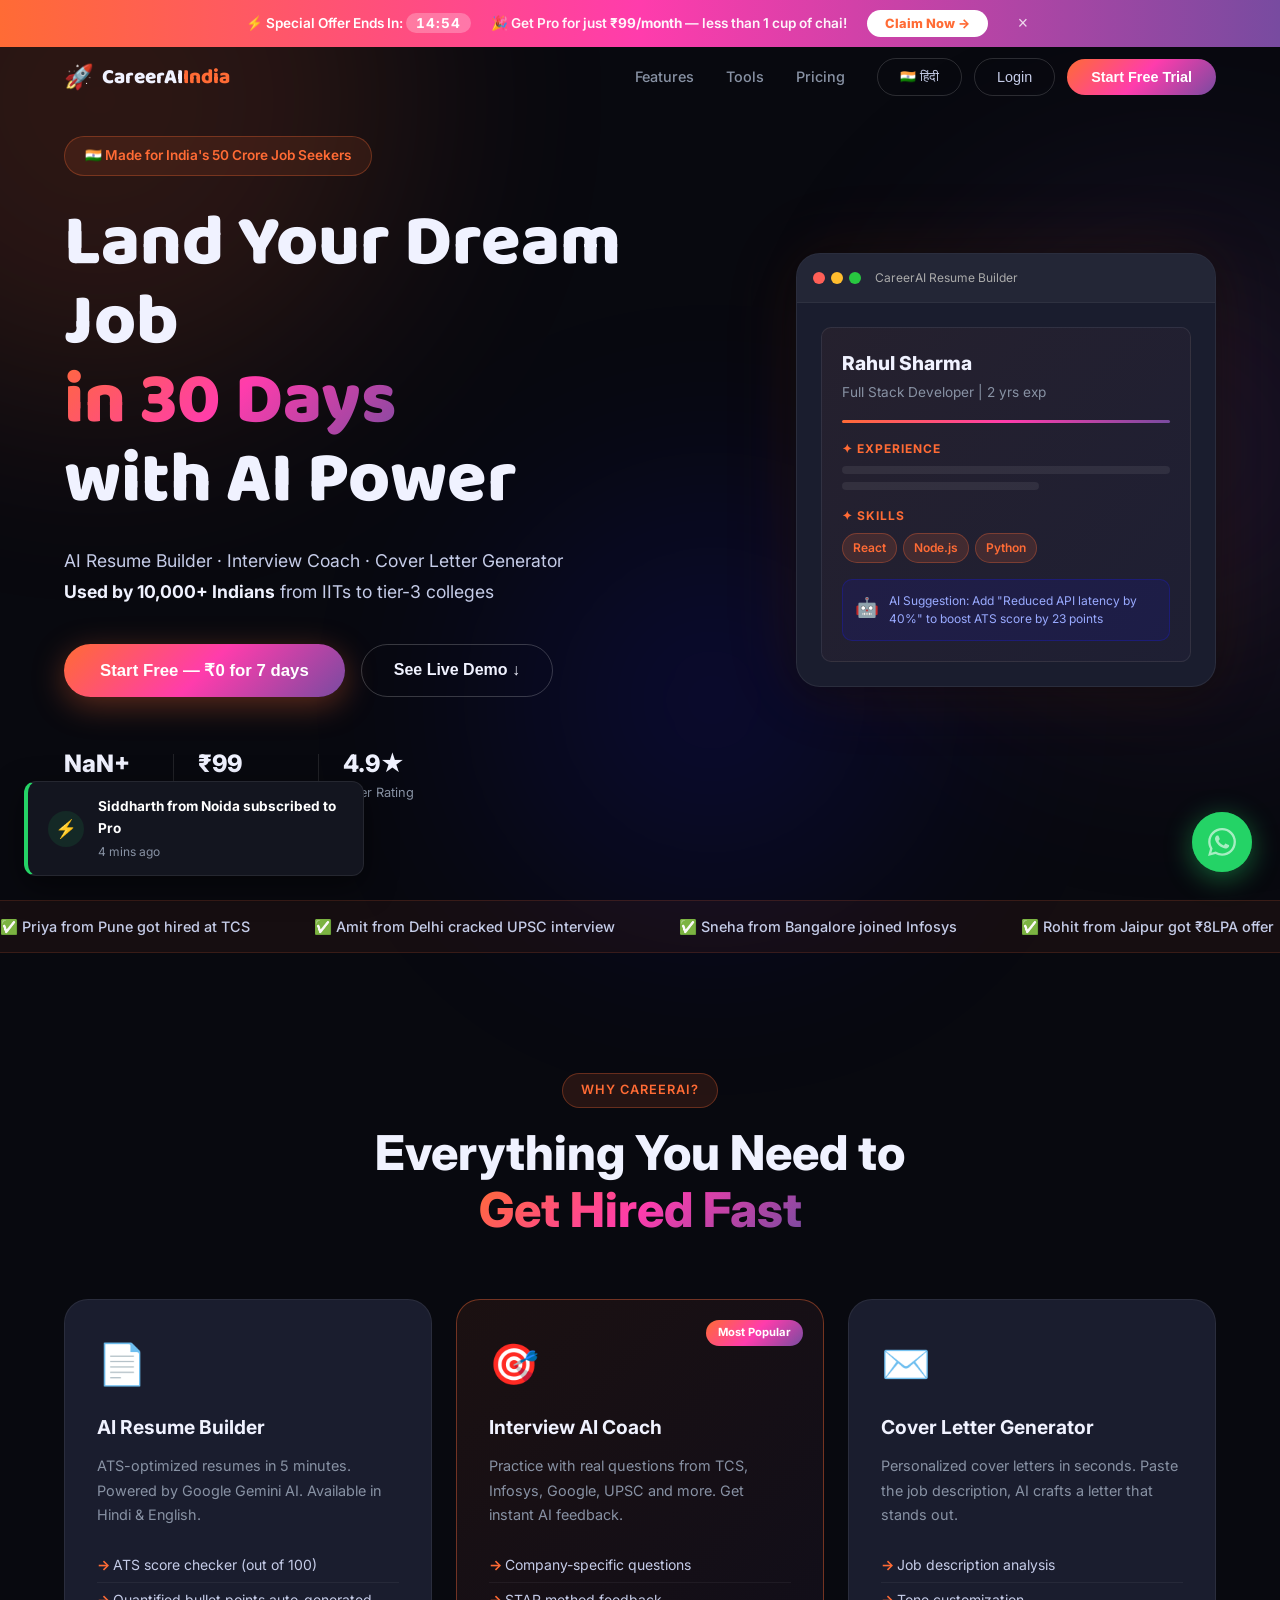
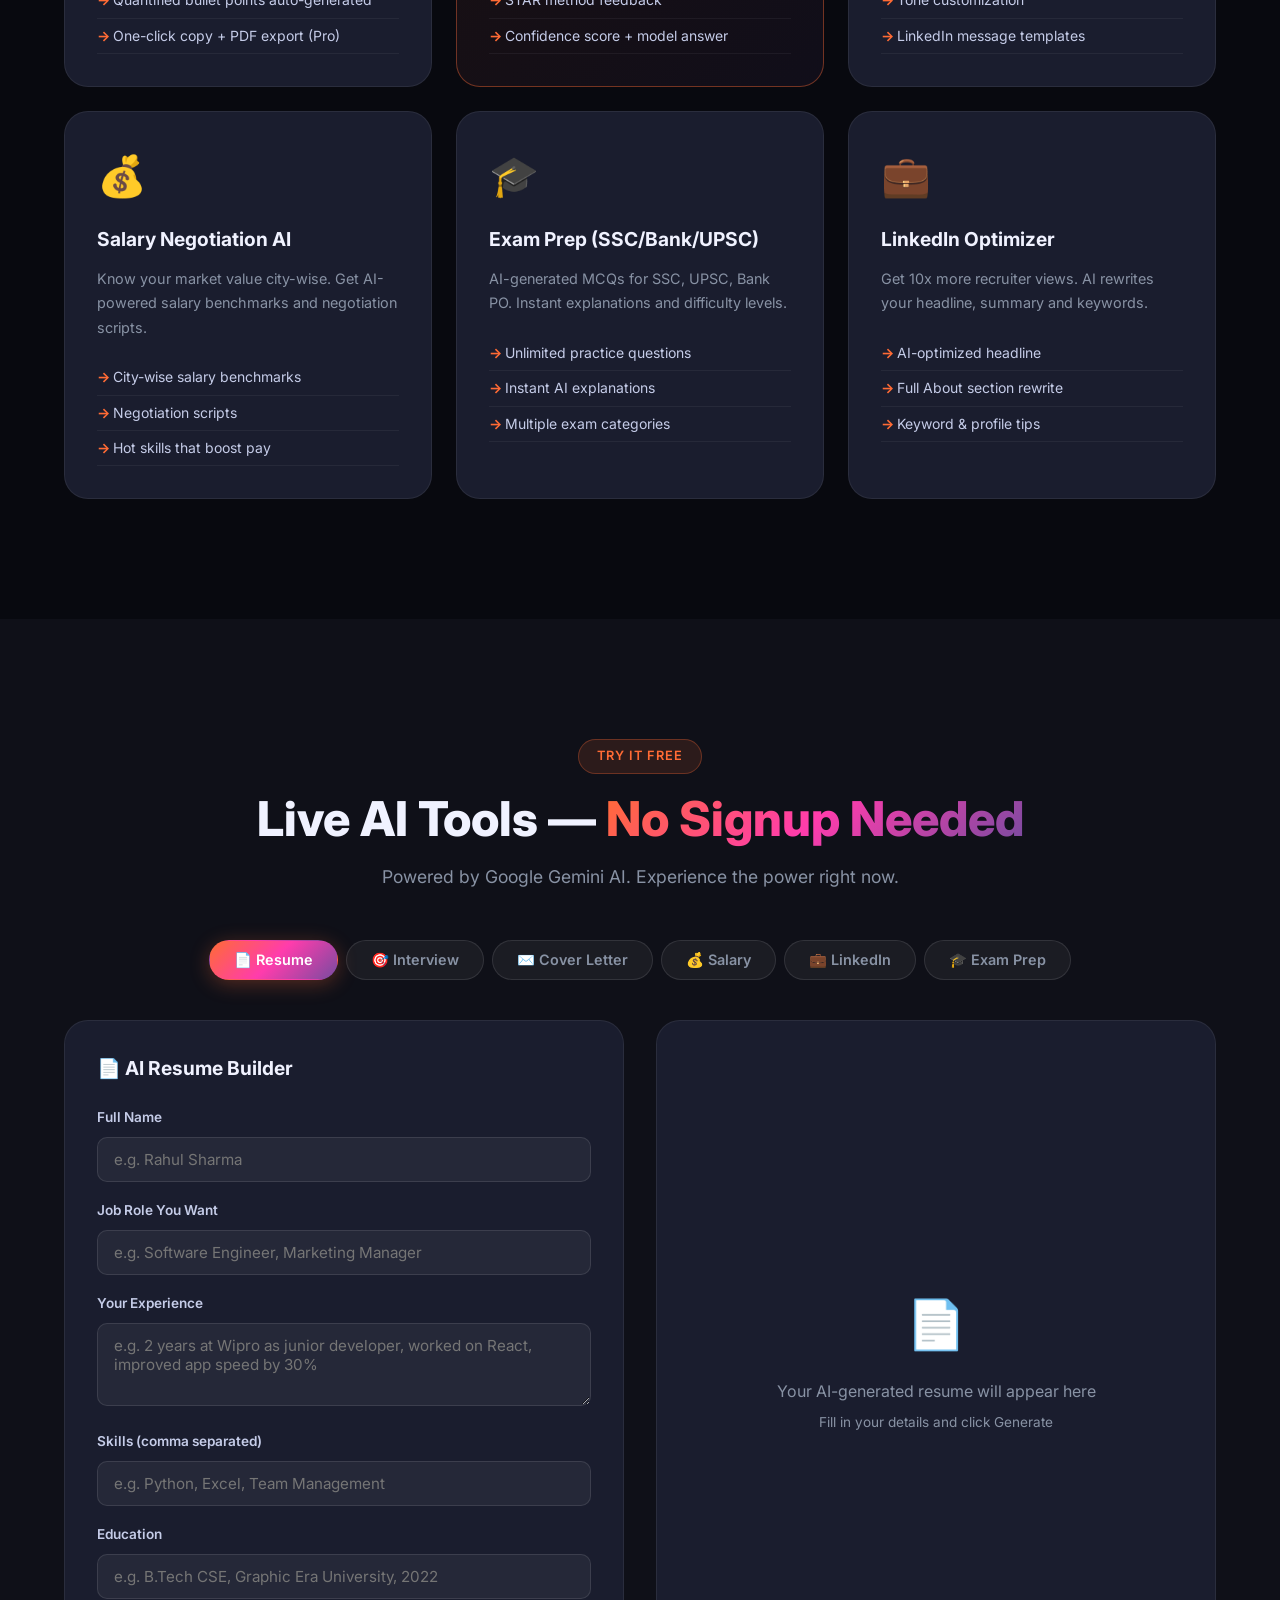
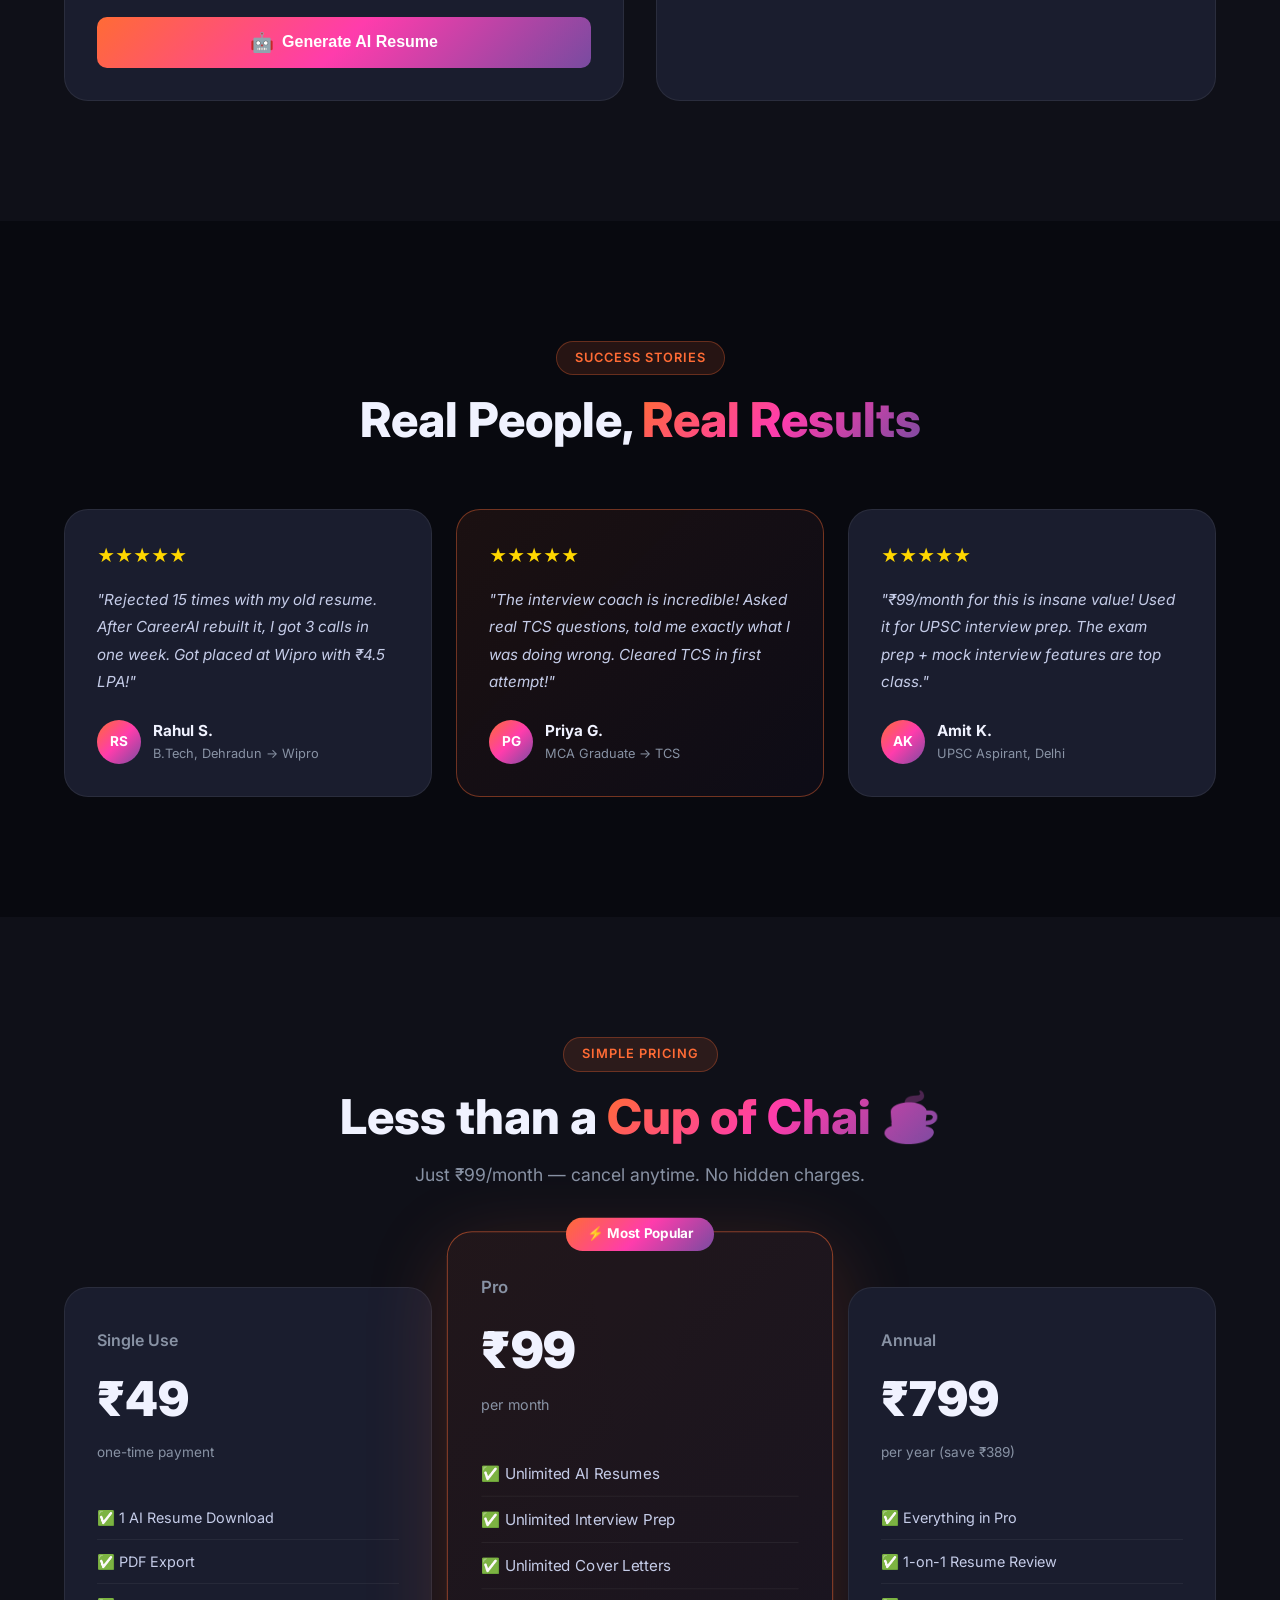
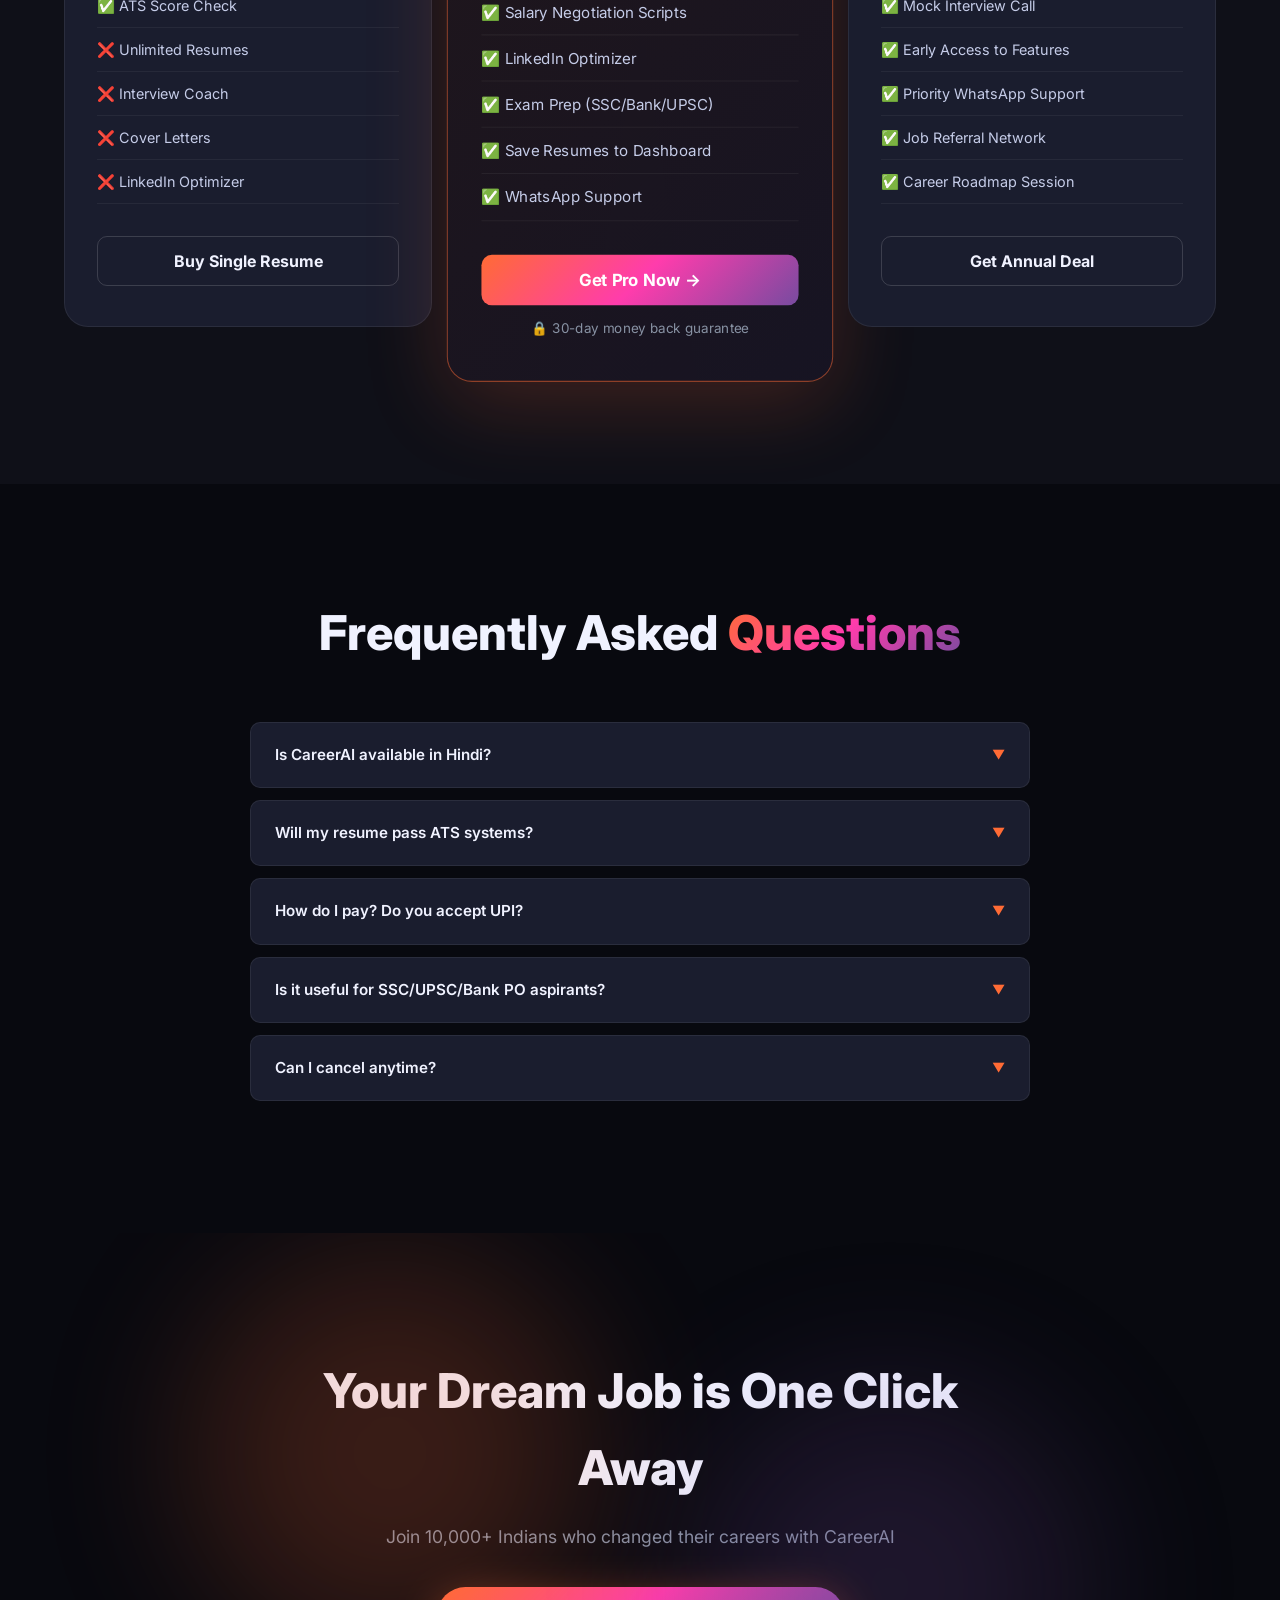
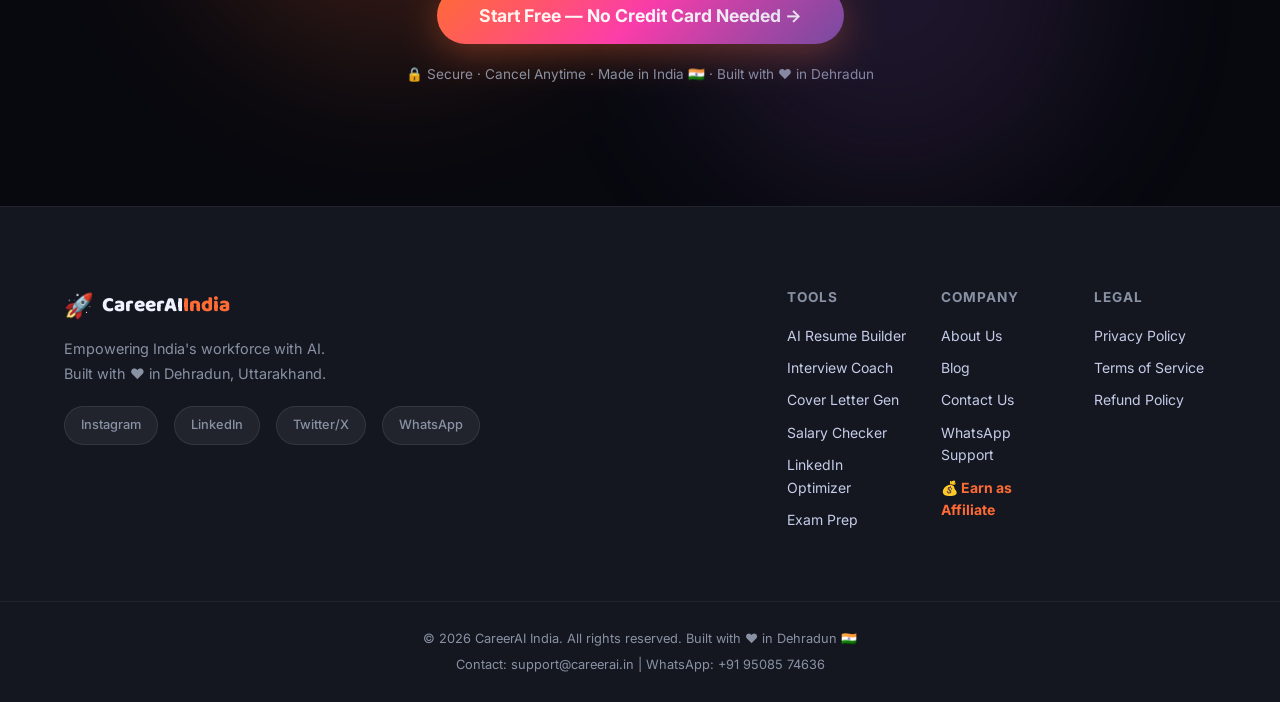
==== commit 38469326: "Update Dashboard Profile UI and Login Modals" ====
--- a/index.html
+++ b/index.html
@@ -656,35 +656,41 @@
     <!-- LOGIN -->
     <div class="modal-section" id="modal-login">
       <button class="modal-close" onclick="closeModal()">✕</button>
-      <h2 class="modal-title">Welcome Back 👋</h2>
-      <p class="modal-sub">Login to access your career tools</p>
+      <div style="text-align: center;">
+        <span class="modal-header-icon">👋</span>
+        <h2 class="modal-title">Welcome Back</h2>
+        <p class="modal-sub">Login to access your career tools</p>
+      </div>
       <button class="btn-google" onclick="handleGoogleAuth()">
         <img src="https://www.gstatic.com/firebasejs/ui/2.0.0/images/auth/google.svg" width="18" style="vertical-align:middle;margin-right:8px"/>
         Continue with Google
       </button>
-      <div class="divider"><span>or</span></div>
-      <div class="form-group"><label>Email</label><input type="email" id="li-email" placeholder="rahul@email.com"/></div>
-      <div class="form-group"><label>Password</label><input type="password" id="li-pass" placeholder="Your password"/></div>
-      <button class="btn-modal-primary" id="btn-login" onclick="handleLogin()">Login →</button>
-      <p class="modal-switch">No account? <a href="#" onclick="showSection('signup')">Sign up free</a></p>
+      <div class="divider"><span>or email</span></div>
+      <div class="form-group"><label>Email Address</label><input type="email" id="li-email" placeholder="rahul@example.com"/></div>
+      <div class="form-group"><label>Password</label><input type="password" id="li-pass" placeholder="Your secure password"/></div>
+      <button class="btn-modal-primary" id="btn-login" onclick="handleLogin()">Sign In to Dashboard →</button>
+      <p class="modal-switch">Don't have an account? <a href="#" onclick="showSection('signup')">Create one free</a></p>
     </div>
 
     <!-- SIGNUP -->
     <div class="modal-section" id="modal-signup" style="display:none">
       <button class="modal-close" onclick="closeModal()">✕</button>
-      <h2 class="modal-title">Start Free Trial 🚀</h2>
-      <p class="modal-sub">7 days free · No credit card · Cancel anytime</p>
+      <div style="text-align: center;">
+        <span class="modal-header-icon">🚀</span>
+        <h2 class="modal-title">Start Free Trial</h2>
+        <p class="modal-sub">7 days free · No credit card required</p>
+      </div>
       <button class="btn-google" onclick="handleGoogleAuth()">
         <img src="https://www.gstatic.com/firebasejs/ui/2.0.0/images/auth/google.svg" width="18" style="vertical-align:middle;margin-right:8px"/>
-        Continue with Google
+        Sign up with Google
       </button>
-      <div class="divider"><span>or</span></div>
+      <div class="divider"><span>or email</span></div>
       <div class="form-group"><label>Full Name</label><input type="text" id="su-name" placeholder="Rahul Sharma"/></div>
-      <div class="form-group"><label>Email</label><input type="email" id="su-email" placeholder="rahul@email.com"/></div>
-      <div class="form-group"><label>Password</label><input type="password" id="su-pass" placeholder="Min 6 characters"/></div>
-      <div class="form-group"><label>Referral Code (optional)</label><input type="text" id="su-referral" placeholder="e.g. CAI-ABC123"/></div>
-      <button class="btn-modal-primary" id="btn-signup" onclick="handleSignup()">Start Free Trial →</button>
-      <p class="modal-switch">Already have an account? <a href="#" onclick="showSection('login')">Login</a></p>
+      <div class="form-group"><label>Email Address</label><input type="email" id="su-email" placeholder="rahul@example.com"/></div>
+      <div class="form-group"><label>Create Password</label><input type="password" id="su-pass" placeholder="Minimum 6 characters"/></div>
+      <div class="form-group"><label>Referral Code (Optional)</label><input type="text" id="su-referral" placeholder="e.g. CAI-ABC123"/></div>
+      <button class="btn-modal-primary" id="btn-signup" onclick="handleSignup()">Create Free Account →</button>
+      <p class="modal-switch">Already have an account? <a href="#" onclick="showSection('login')">Sign In</a></p>
     </div>
 
     <!-- PAYMENT -->
--- a/style.css
+++ b/style.css
@@ -788,8 +788,9 @@
 .modal-overlay {
   position: fixed;
   inset: 0;
-  background: rgba(0,0,0,0.8);
-  backdrop-filter: blur(8px);
+  background: rgba(0, 0, 0, 0.6);
+  backdrop-filter: blur(12px);
+  -webkit-backdrop-filter: blur(12px);
   z-index: 999;
   display: none;
   align-items: center;
@@ -798,50 +799,65 @@
 }
 .modal-overlay.active { display: flex; }
 .modal {
-  background: var(--bg3);
-  border: 1px solid rgba(255,255,255,0.1);
+  background: rgba(20, 22, 32, 0.7);
+  border: 1px solid rgba(255, 255, 255, 0.1);
+  box-shadow: 0 24px 60px rgba(0, 0, 0, 0.5), 0 0 0 1px rgba(255, 255, 255, 0.05) inset;
   border-radius: var(--radius-lg);
-  padding: 40px;
+  padding: 48px;
   width: 100%;
-  max-width: 480px;
+  max-width: 440px;
   position: relative;
-  animation: slideUp 0.3s ease;
-}
-@keyframes slideUp { from{opacity:0;transform:translateY(20px)} to{opacity:1;transform:translateY(0)} }
+  animation: modalPop 0.4s cubic-bezier(0.175, 0.885, 0.32, 1.275);
+}
+@keyframes modalPop { 
+  0% { opacity: 0; transform: scale(0.95) translateY(20px); } 
+  100% { opacity: 1; transform: scale(1) translateY(0); } 
+}
 .modal-close {
   position: absolute;
-  top: 16px; right: 16px;
-  background: rgba(255,255,255,0.08);
-  border: none;
-  color: var(--text-muted);
-  width: 32px; height: 32px;
+  top: 20px; right: 20px;
+  background: rgba(255,255,255,0.05);
+  border: 1px solid rgba(255,255,255,0.1);
+  color: var(--text-muted);
+  width: 36px; height: 36px;
   border-radius: 50%;
   cursor: pointer;
-  font-size: 0.9rem;
+  font-size: 1rem;
   display: flex; align-items: center; justify-content: center;
   transition: all var(--transition);
   font-family: var(--font);
 }
-.modal-close:hover { background: rgba(255,107,53,0.2); color: var(--primary); }
-.modal-title { font-size: 1.6rem; font-weight: 800; margin-bottom: 8px; }
-.modal-sub { color: var(--text-muted); font-size: 0.9rem; margin-bottom: 28px; }
+.modal-close:hover { background: rgba(255,107,53,0.15); color: var(--primary); border-color: rgba(255,107,53,0.3); transform: rotate(90deg); }
+.modal-header-icon { font-size: 3rem; margin-bottom: 16px; display: inline-block; animation: float 3s ease-in-out infinite; }
+@keyframes float { 0%,100%{transform:translateY(0)} 50%{transform:translateY(-8px)} }
+.modal-title { font-size: 1.8rem; font-weight: 800; margin-bottom: 8px; background: linear-gradient(135deg, #fff, #bbb); -webkit-background-clip: text; -webkit-text-fill-color: transparent; }
+.modal-sub { color: var(--text-soft); font-size: 0.95rem; margin-bottom: 32px; }
 .btn-modal-primary {
   width: 100%;
   background: var(--grad);
   color: #fff;
   border: none;
   border-radius: var(--radius-sm);
-  padding: 14px 24px;
+  padding: 16px 24px;
   font-size: 1rem;
   font-weight: 700;
   cursor: pointer;
-  transition: all var(--transition);
-  margin-top: 8px;
-  font-family: var(--font);
-}
-.btn-modal-primary:hover { transform: translateY(-2px); box-shadow: 0 8px 32px rgba(255,107,53,0.4); }
-.modal-switch { text-align: center; margin-top: 16px; font-size: 0.875rem; color: var(--text-muted); }
-.modal-switch a { color: var(--primary); font-weight: 600; }
+  transition: all 0.3s cubic-bezier(0.4, 0, 0.2, 1);
+  margin-top: 12px;
+  font-family: var(--font);
+  position: relative;
+  overflow: hidden;
+}
+.btn-modal-primary::before {
+  content: ''; position: absolute; top: 0; left: -100%; width: 50%; height: 100%;
+  background: linear-gradient(to right, transparent, rgba(255,255,255,0.2), transparent);
+  transform: skewX(-20deg); transition: all 0.5s ease;
+}
+.btn-modal-primary:hover { transform: translateY(-3px); box-shadow: 0 12px 30px rgba(255,107,53,0.4); }
+.btn-modal-primary:hover::before { left: 150%; }
+.modal-switch { text-align: center; margin-top: 24px; font-size: 0.9rem; color: var(--text-muted); }
+.modal-switch a { color: var(--primary); font-weight: 700; transition: color var(--transition); text-decoration: none; border-bottom: 1px dashed rgba(255,107,53,0.5); padding-bottom: 2px; }
+.modal-switch a:hover { color: #fff; border-bottom-color: #fff; }
 
 /* ── PAYMENT MODAL ── */
 .payment-summary {
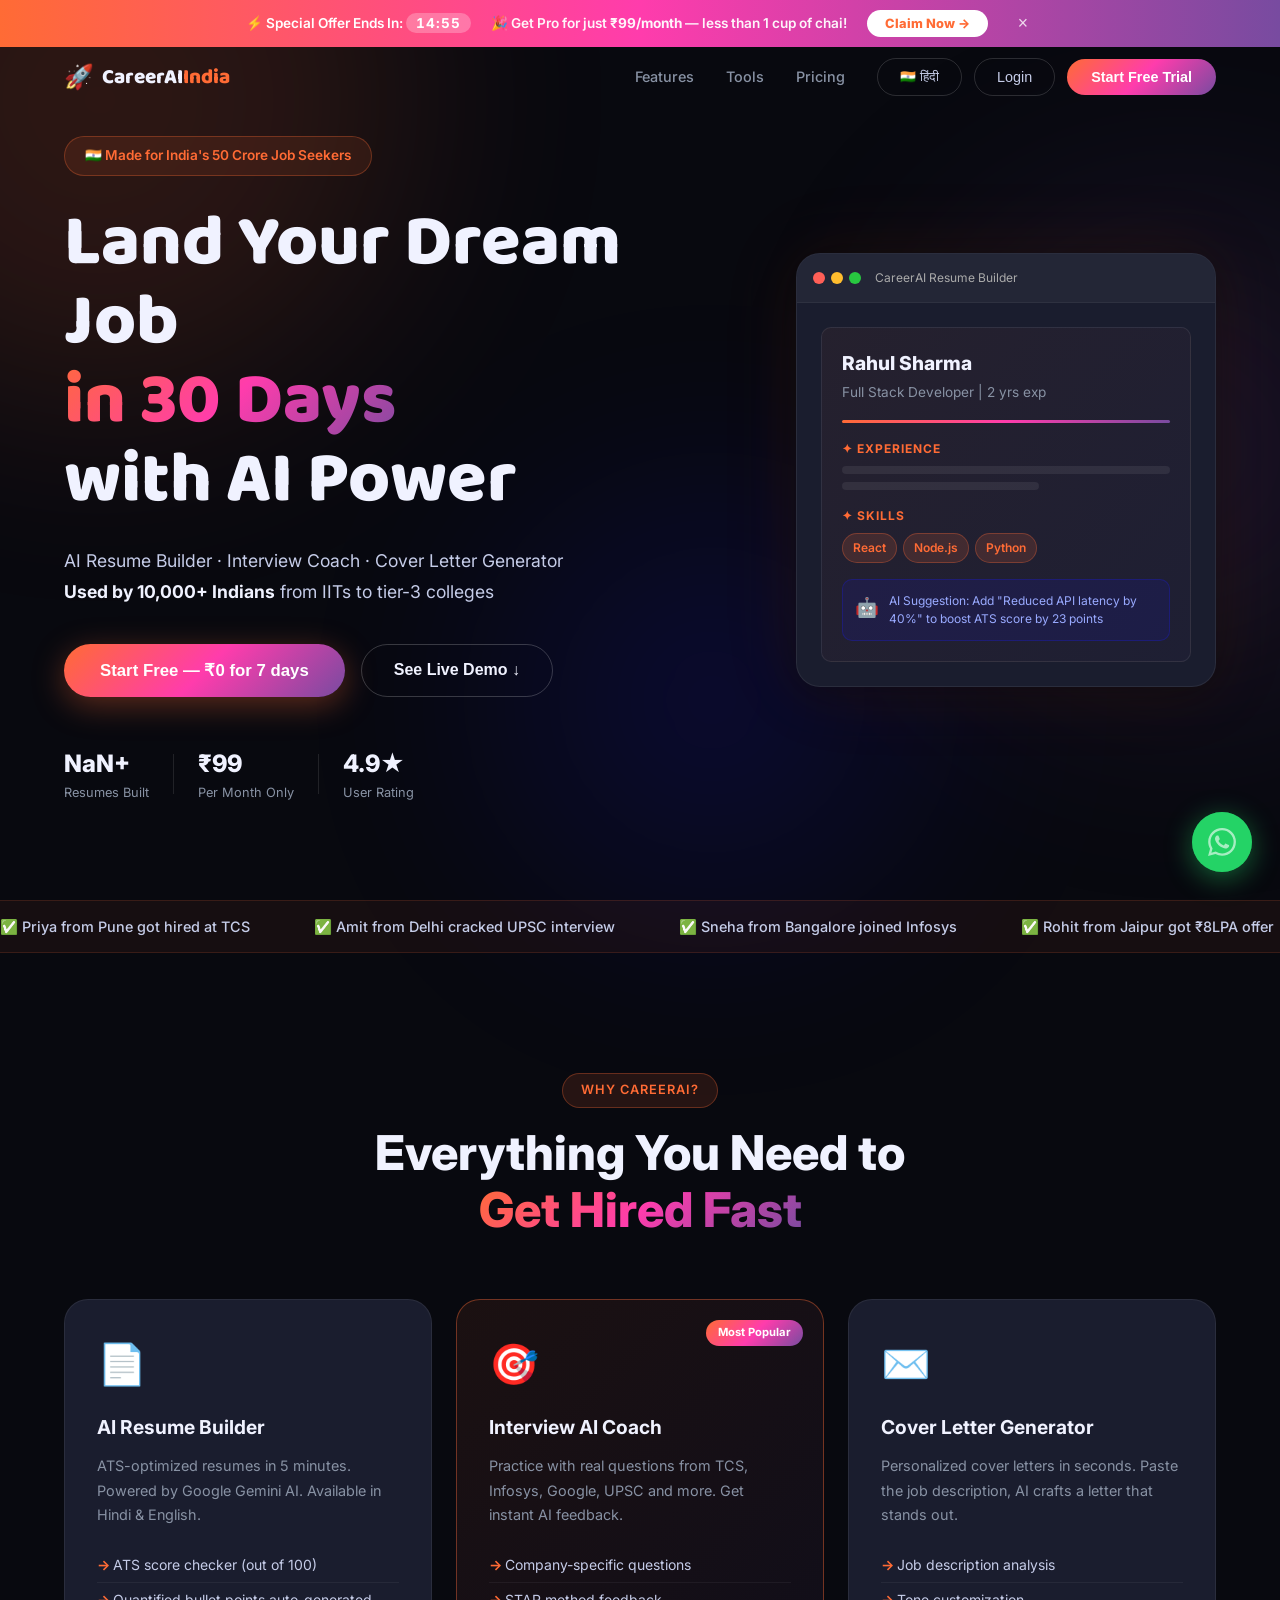
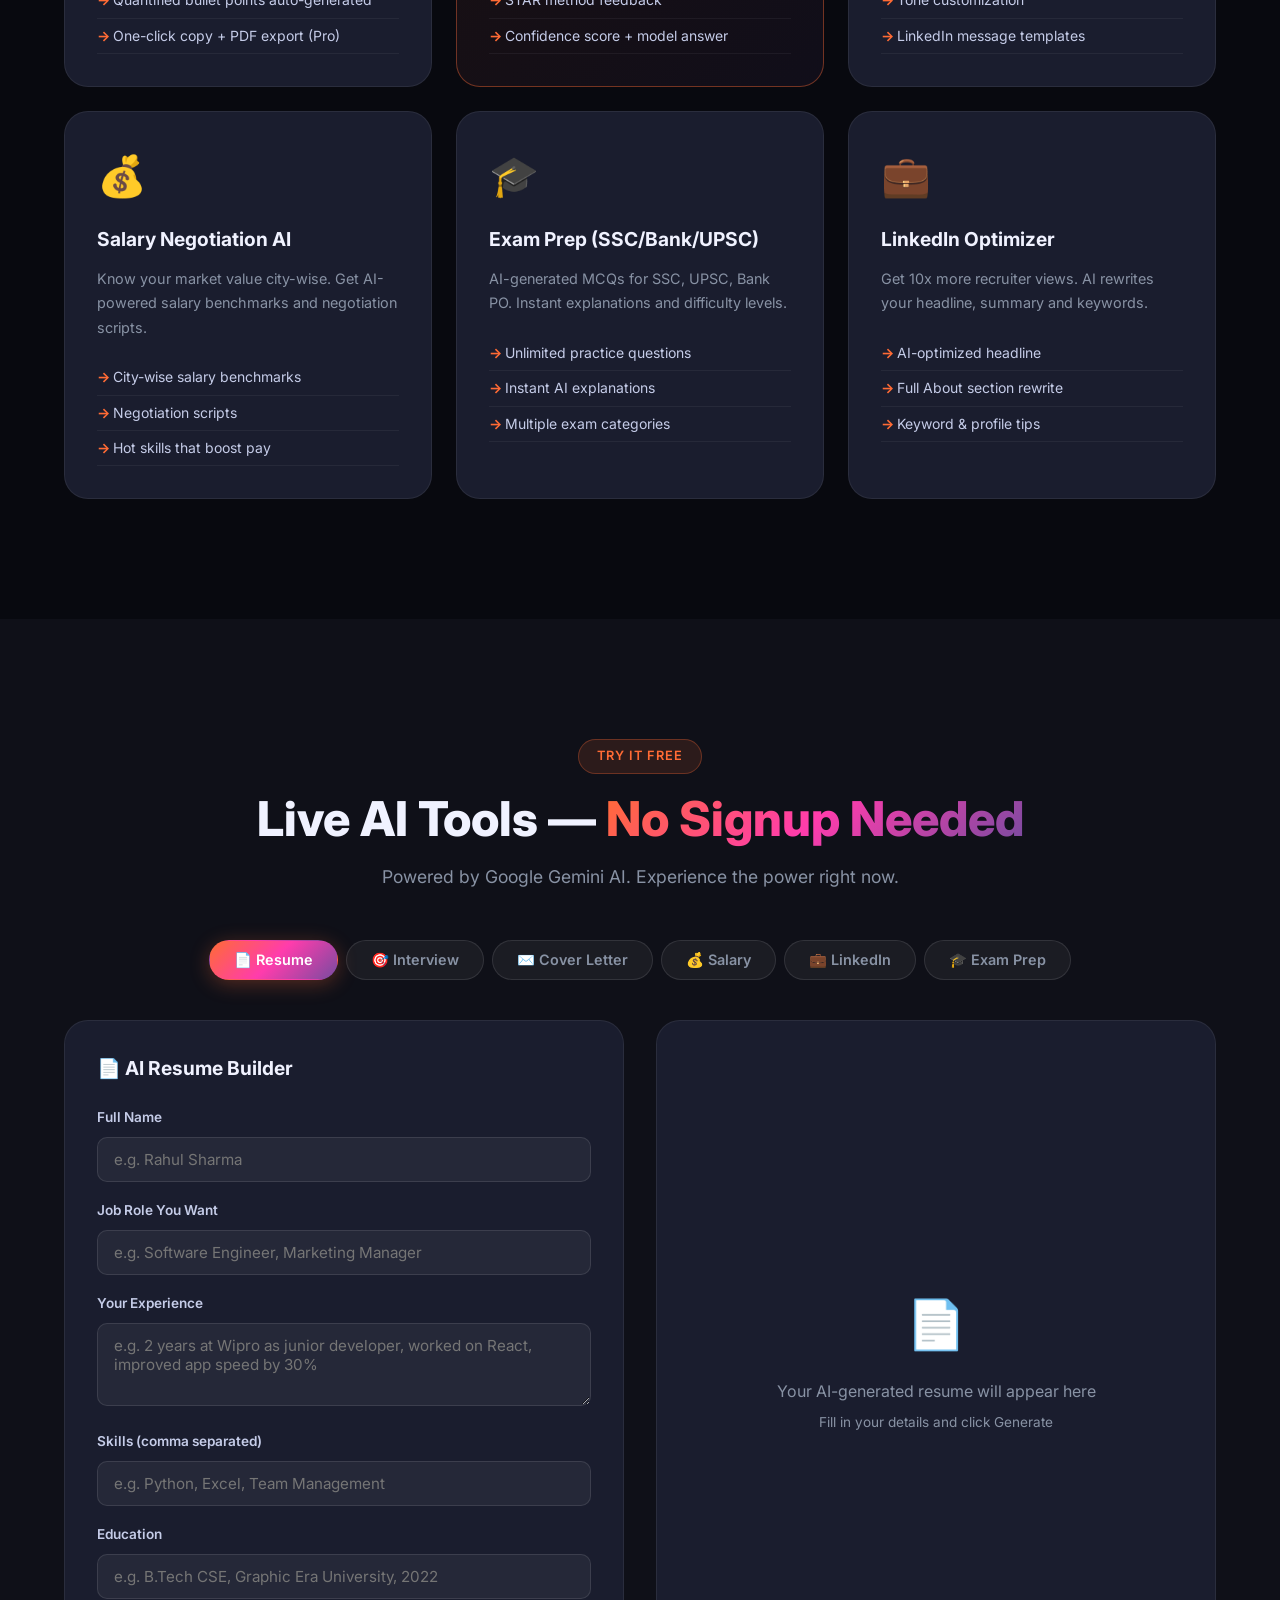
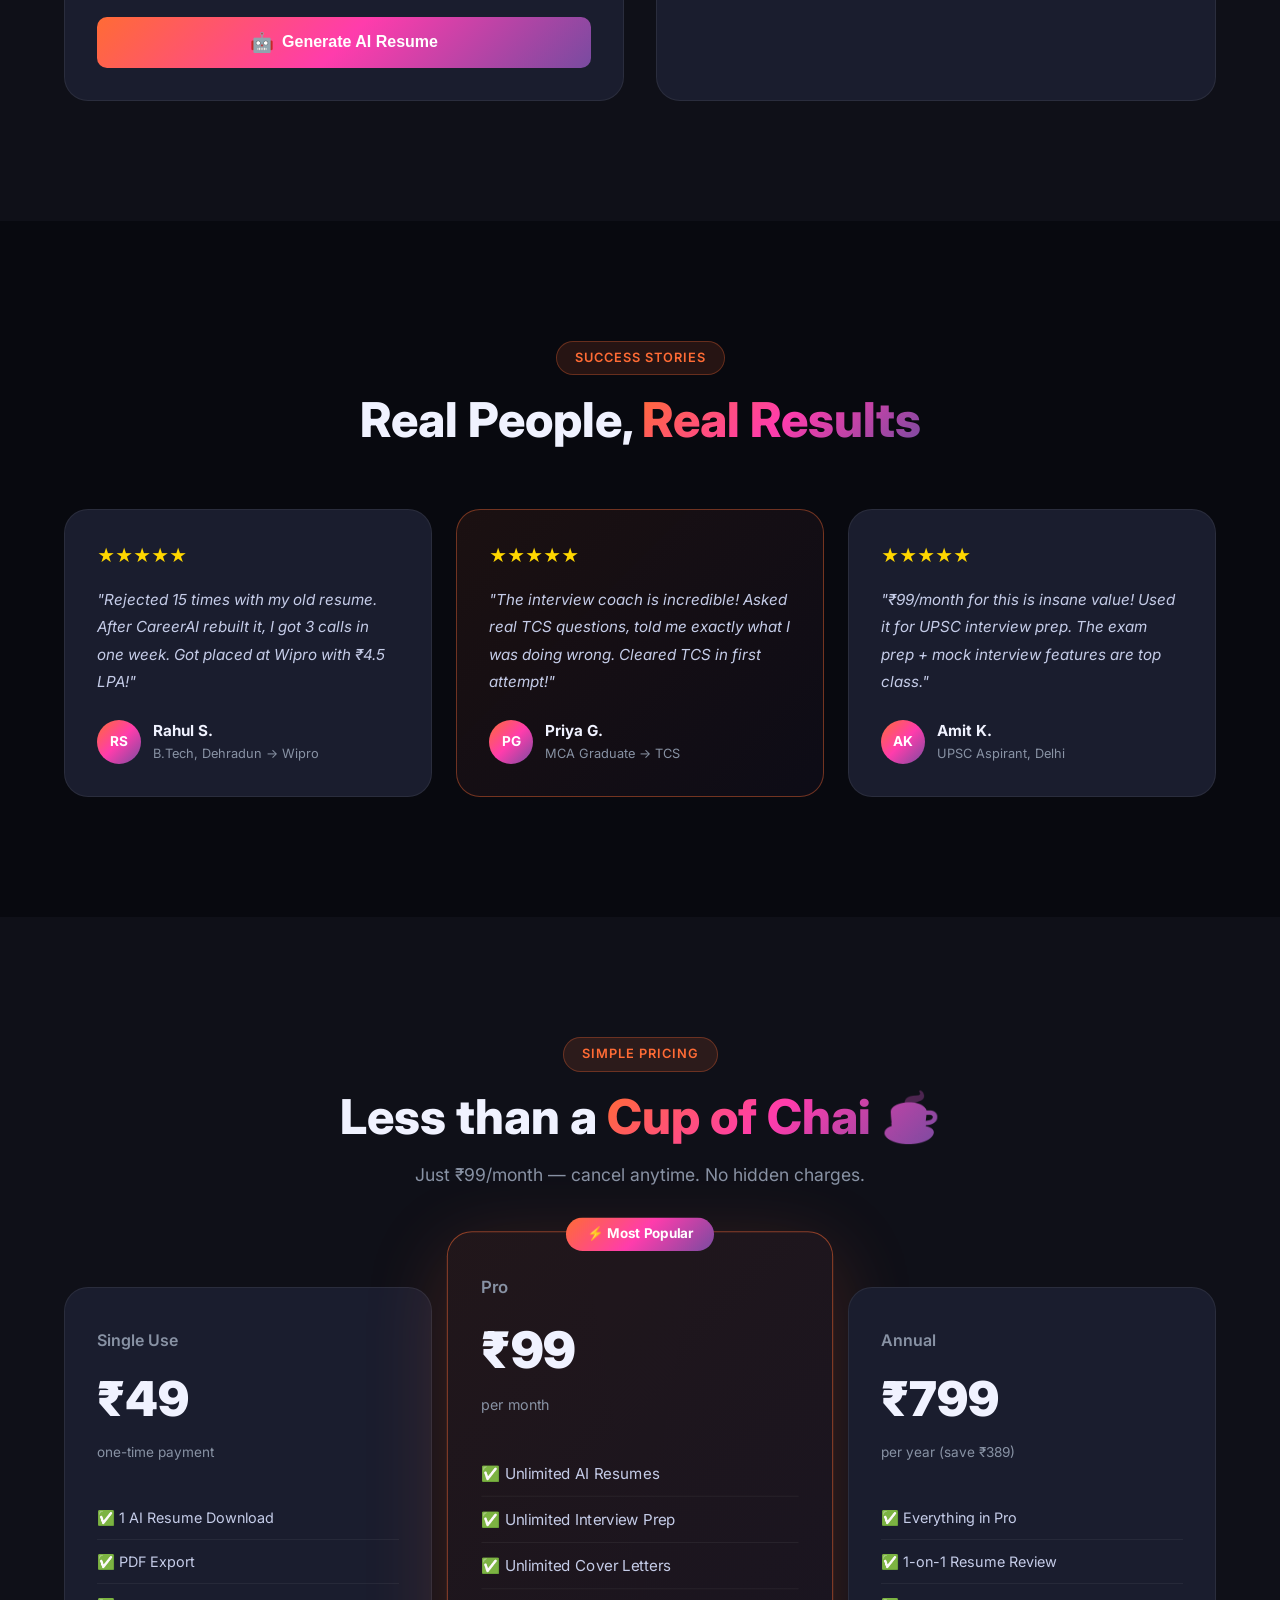
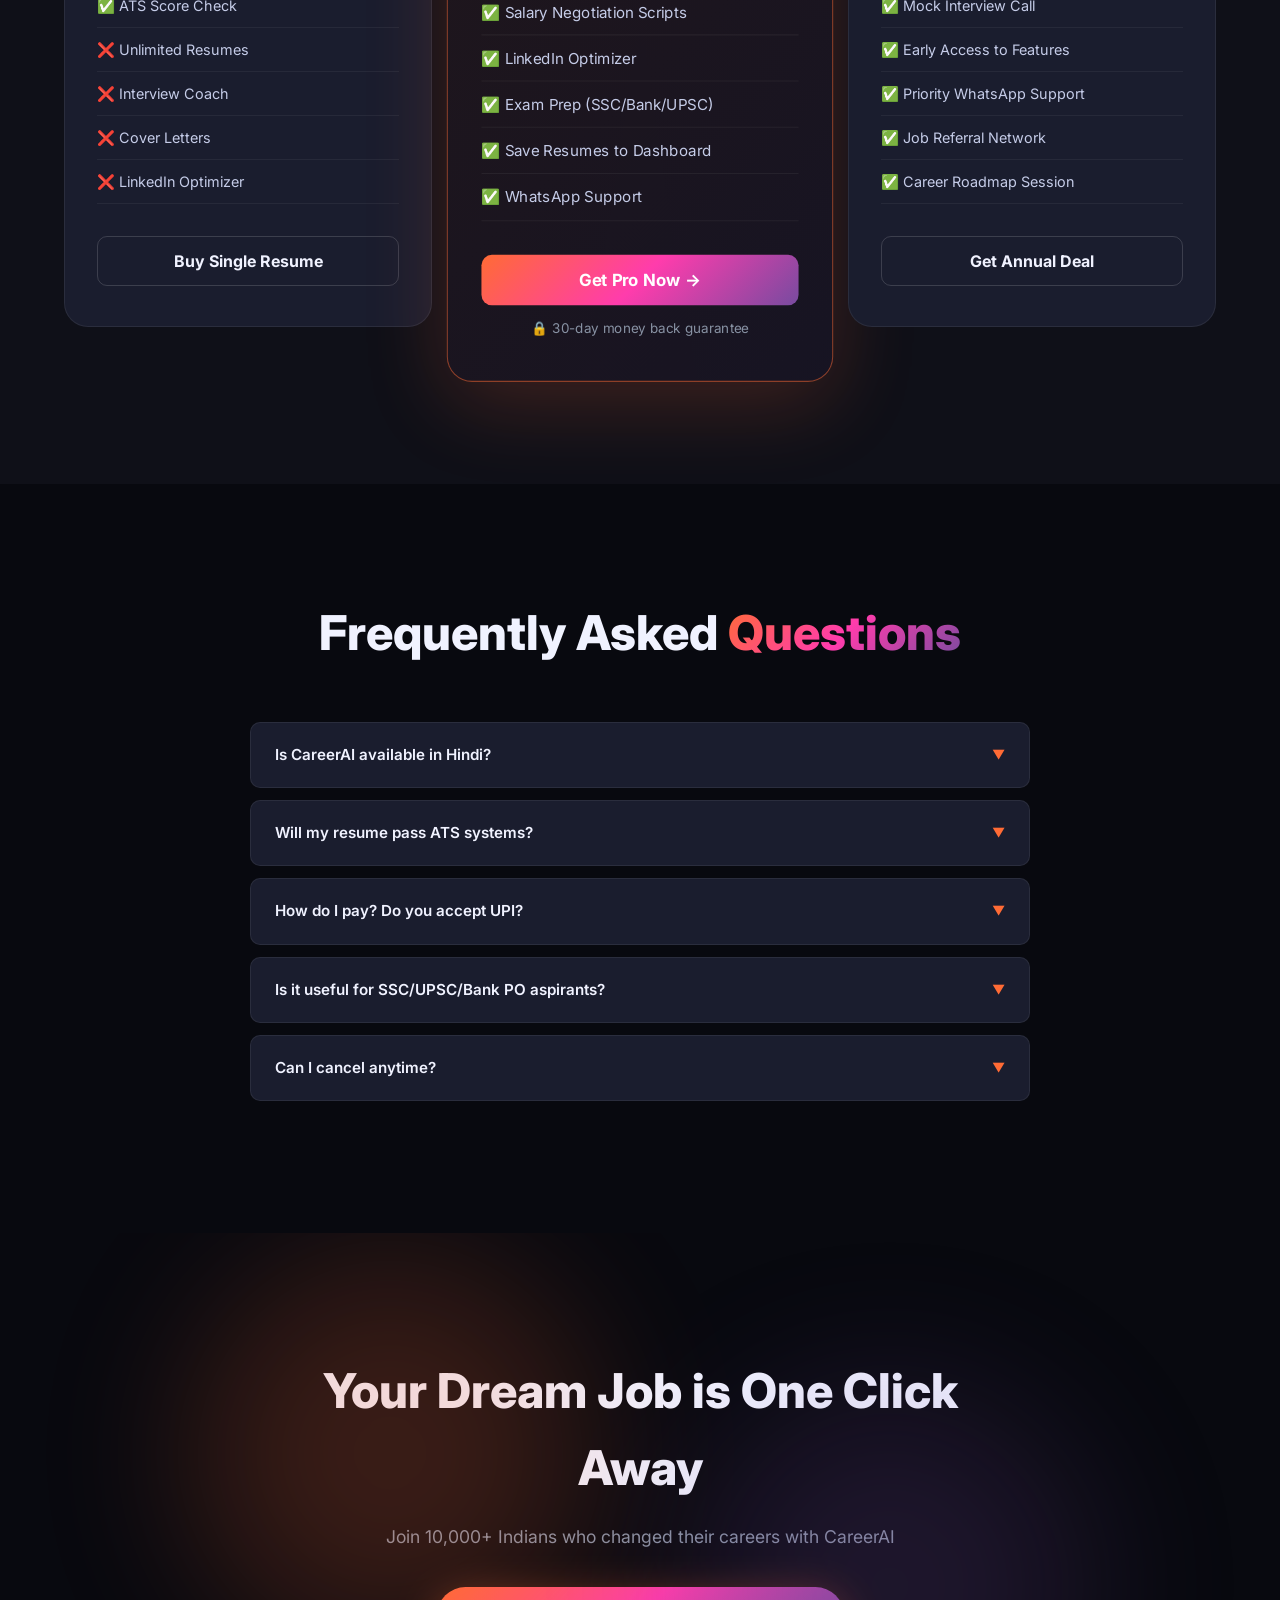
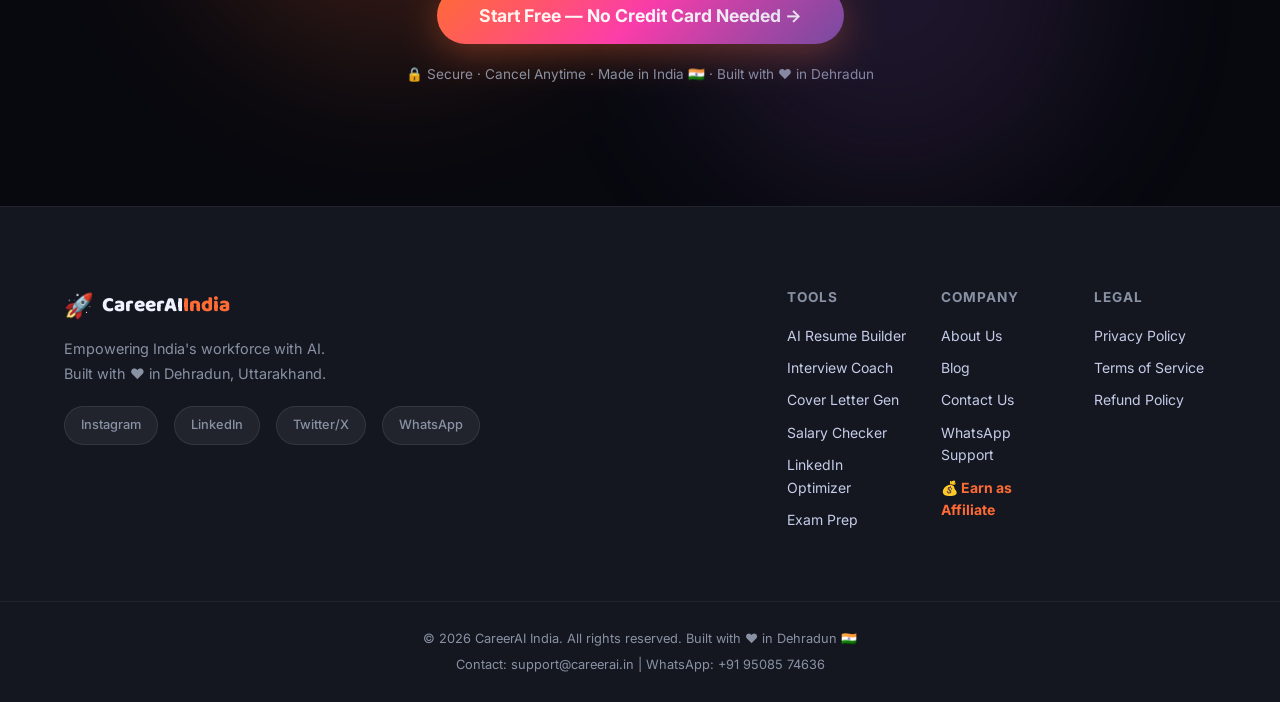
==== commit e7e693ce: "Remove FOMO popup script" ====
--- a/index.html
+++ b/index.html
@@ -885,67 +885,6 @@
       });
     }, 800);
   });
-  // --- FOMO LIVE SALES NOTIFICATIONS ---
-  const fomoNames = ['Rahul', 'Priya', 'Amit', 'Neha', 'Vikram', 'Sneha', 'Rajat', 'Pooja', 'Siddharth', 'Anjali', 'Karan', 'Shruti'];
-  const fomoCities = ['Delhi', 'Mumbai', 'Bangalore', 'Pune', 'Hyderabad', 'Chennai', 'Noida', 'Gurgaon', 'Kolkata', 'Ahmedabad'];
-  const fomoActions = ['upgraded to Pro (₹99/mo)', 'subscribed to Pro', 'unlocked Unlimited AI', 'purchased the Pro Plan'];
-
-  function createFomoPopup() {
-    const popup = document.createElement('div');
-    popup.id = 'fomo-popup';
-    popup.style.cssText = `
-      position: fixed; bottom: 24px; left: 24px; background: #13151f; border: 1px solid rgba(255,255,255,0.08);
-      border-left: 4px solid #25D366; border-radius: 12px; padding: 14px 20px; display: flex; align-items: center; gap: 14px;
-      box-shadow: 0 10px 30px rgba(0,0,0,0.5); z-index: 999; transform: translateY(150px); opacity: 0;
-      transition: all 0.5s cubic-bezier(0.175, 0.885, 0.32, 1.275); max-width: 340px; pointer-events: none;
-    `;
-    
-    // Mobile responsive positioning
-    if (window.innerWidth <= 600) {
-      popup.style.bottom = '100px';
-      popup.style.left = '16px';
-      popup.style.right = '16px';
-      popup.style.maxWidth = 'none';
-    }
-
-    popup.innerHTML = `
-      <div style="width:36px;height:36px;background:rgba(37,211,102,0.1);border-radius:50%;display:flex;align-items:center;justify-content:center;font-size:1.1rem">⚡</div>
-      <div style="flex:1">
-        <div style="font-size:0.85rem;font-weight:700;color:#fff;margin-bottom:2px" id="fomo-title">Someone upgraded</div>
-        <div style="font-size:0.75rem;color:#8892a4" id="fomo-time">Just now</div>
-      </div>
-    `;
-    document.body.appendChild(popup);
-    return popup;
-  }
-
-  function triggerFomo() {
-    const popup = document.getElementById('fomo-popup') || createFomoPopup();
-    
-    const name = fomoNames[Math.floor(Math.random() * fomoNames.length)];
-    const city = fomoCities[Math.floor(Math.random() * fomoCities.length)];
-    const action = fomoActions[Math.floor(Math.random() * fomoActions.length)];
-    const time = Math.floor(Math.random() * 12) + 1; // 1 to 12 mins ago
-    
-    document.getElementById('fomo-title').innerHTML = `<strong>${name}</strong> from ${city} ${action}`;
-    document.getElementById('fomo-time').textContent = `${time} min${time > 1 ? 's' : ''} ago`;
-    
-    // Show
-    popup.style.transform = 'translateY(0)';
-    popup.style.opacity = '1';
-    
-    // Hide after 5 seconds
-    setTimeout(() => {
-      popup.style.transform = 'translateY(150px)';
-      popup.style.opacity = '0';
-    }, 5000);
-  }
-
-  // Start FOMO loop after 3 seconds, then every 15-25 seconds
-  setTimeout(() => {
-    triggerFomo();
-    setInterval(triggerFomo, 20000 + Math.random() * 10000);
-  }, 3000);
 
 </script>
 </body>
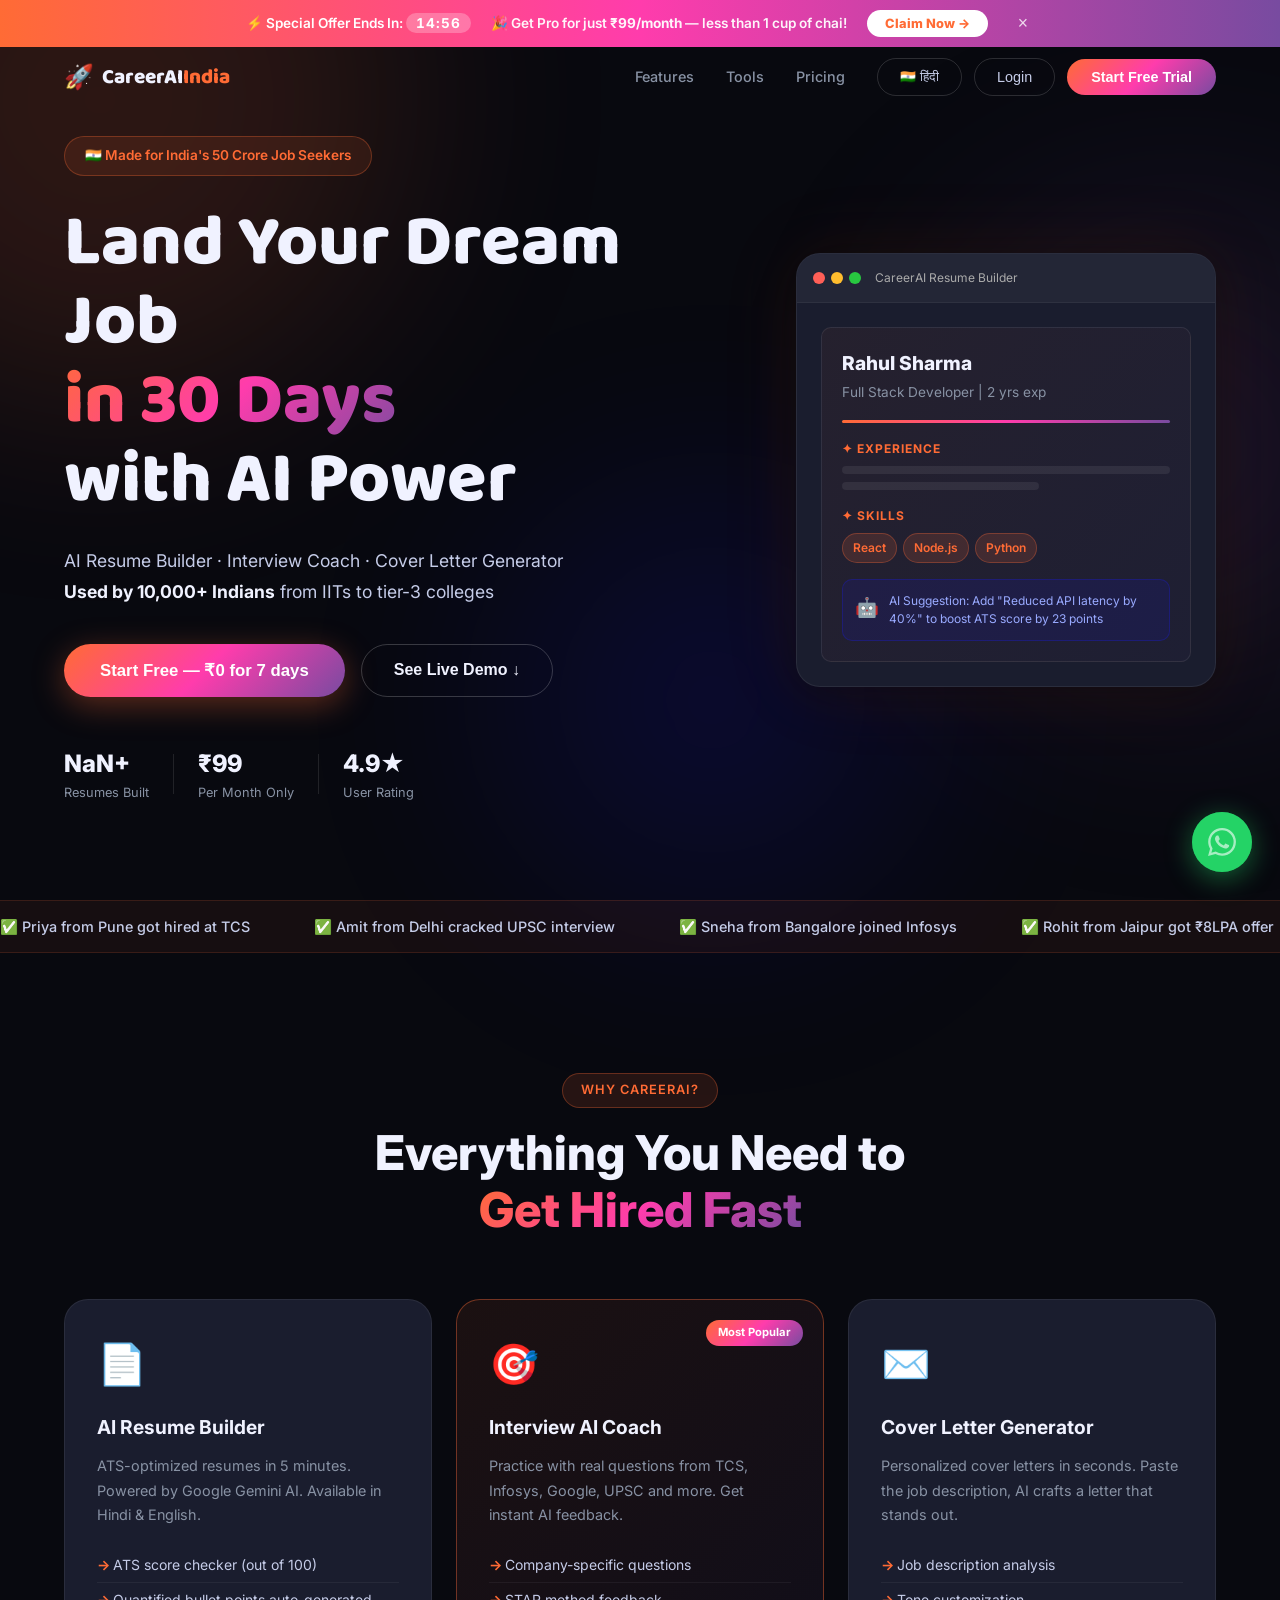
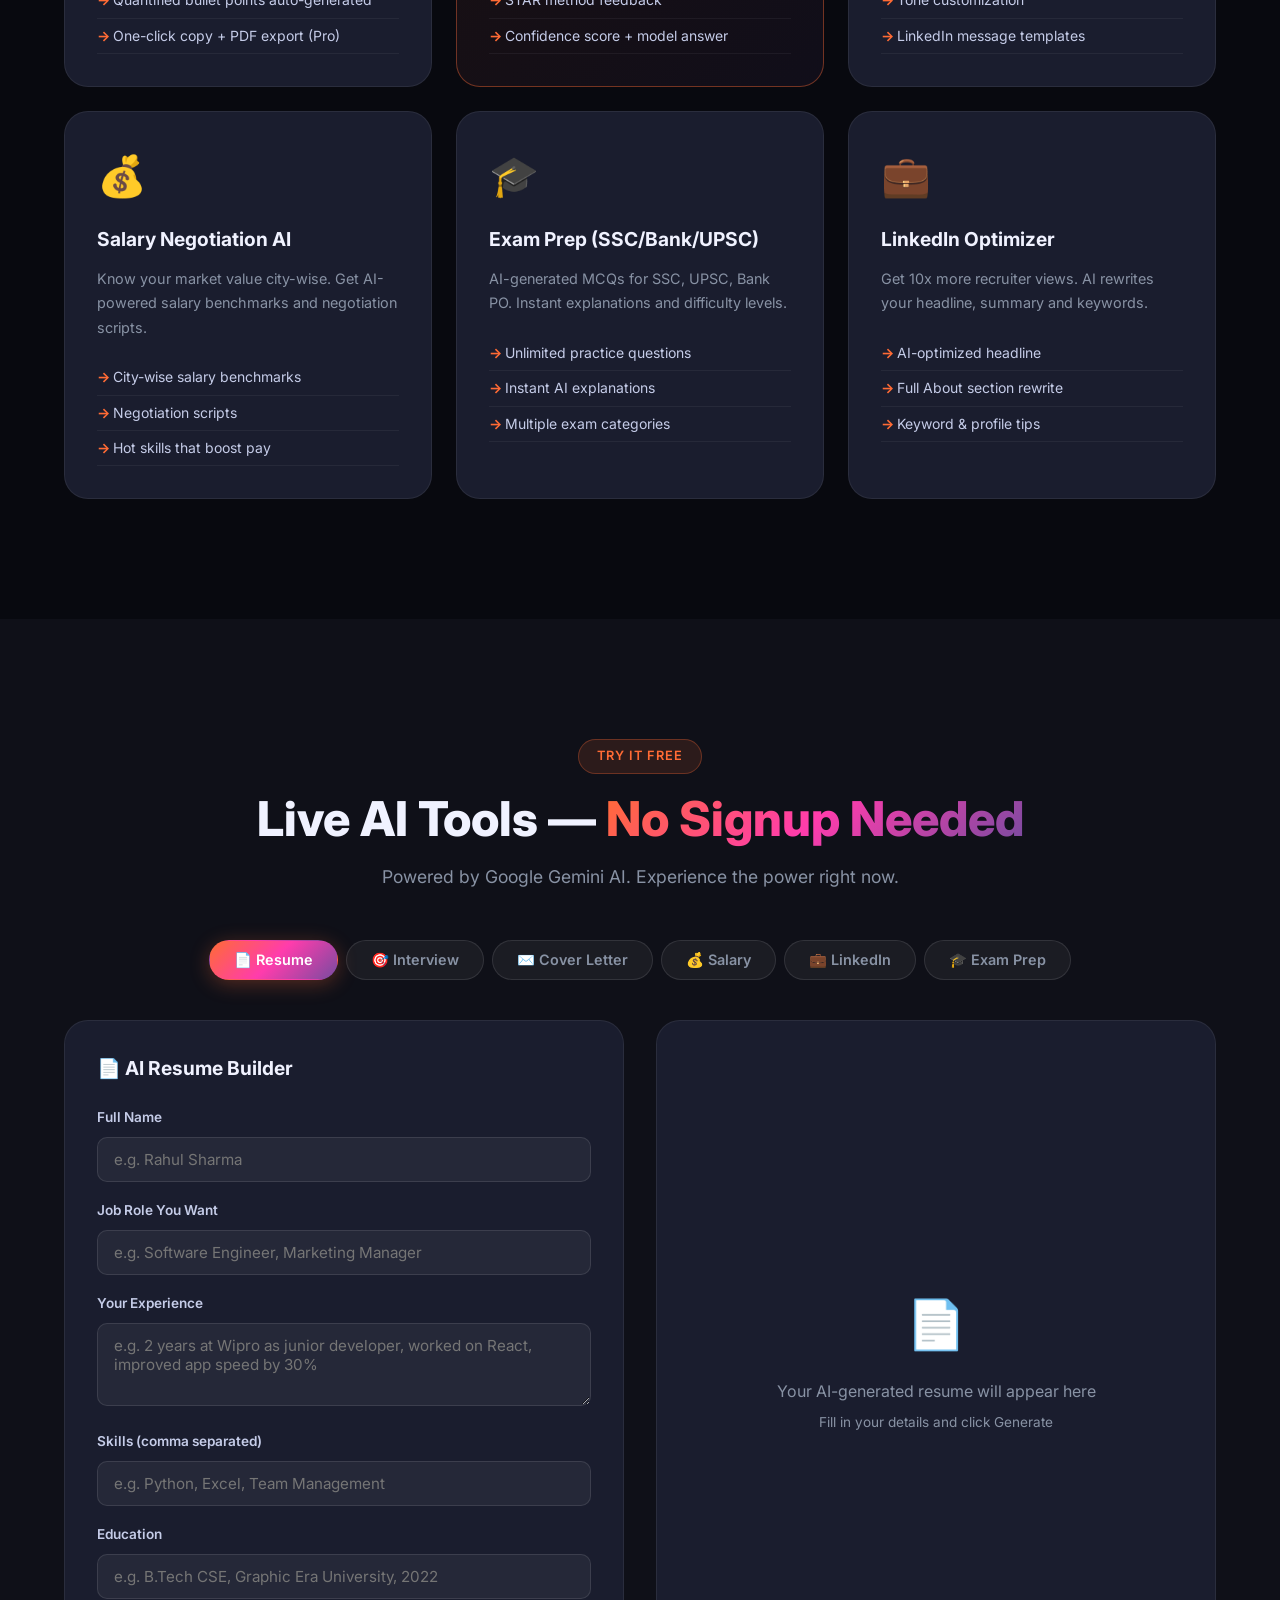
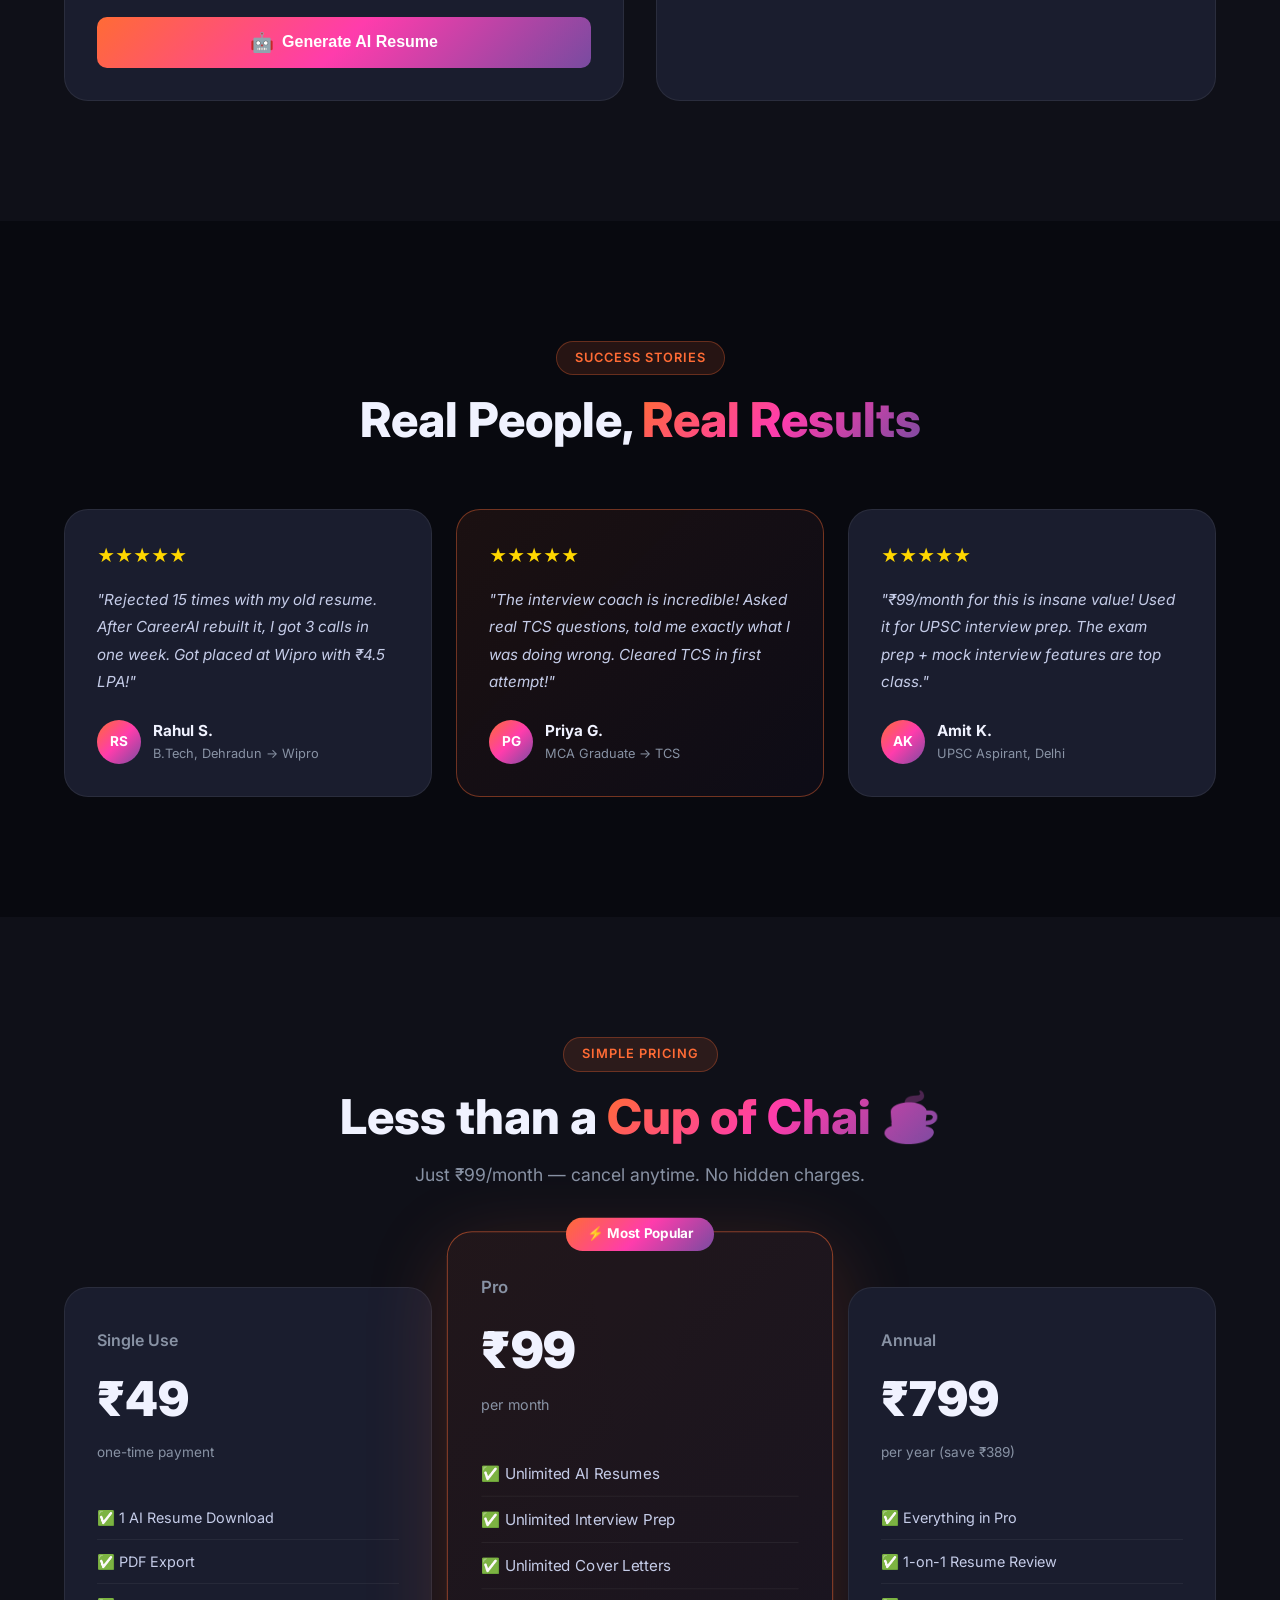
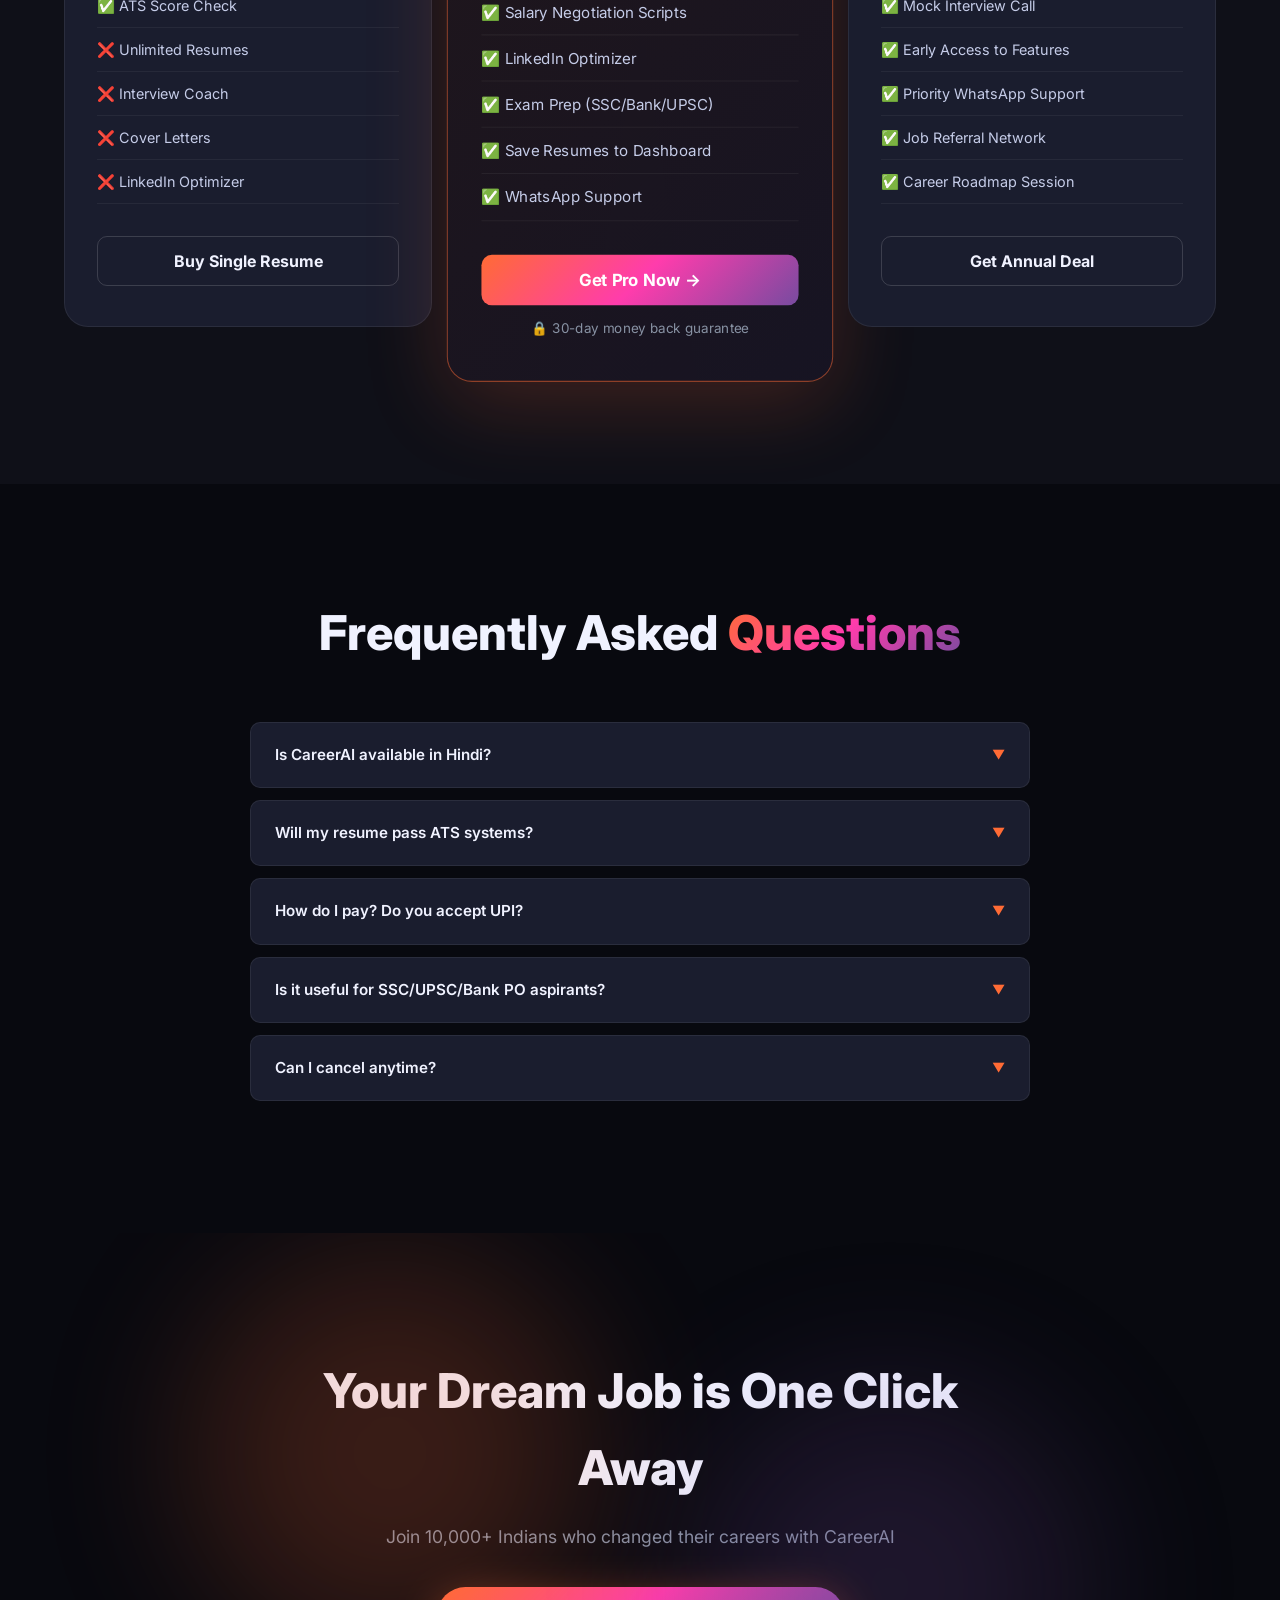
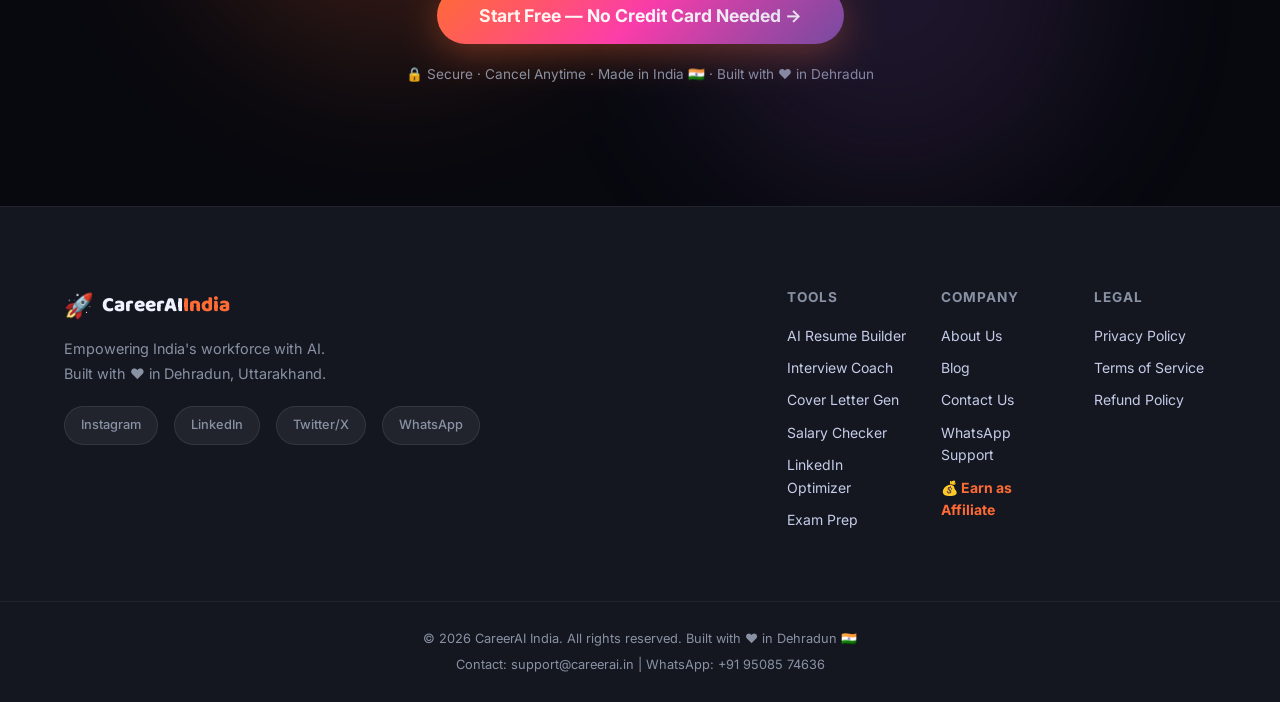
==== commit d49bf9b7: "Merge branch 'main' of https://github.com/shibu0716/CareerAI" ====
--- a/index.html
+++ b/index.html
@@ -659,16 +659,44 @@
       <div style="text-align: center;">
         <span class="modal-header-icon">👋</span>
         <h2 class="modal-title">Welcome Back</h2>
-        <p class="modal-sub">Login to access your career tools</p>
-      </div>
-      <button class="btn-google" onclick="handleGoogleAuth()">
-        <img src="https://www.gstatic.com/firebasejs/ui/2.0.0/images/auth/google.svg" width="18" style="vertical-align:middle;margin-right:8px"/>
+        <p class="modal-sub">Sign in to access your AI career tools</p>
+      </div>
+
+      <!-- Google Auth Button -->
+      <button class="btn-google" id="btn-google-login" onclick="handleGoogleAuth()">
+        <img src="https://www.gstatic.com/firebasejs/ui/2.0.0/images/auth/google.svg" width="20" style="vertical-align:middle;margin-right:10px"/>
         Continue with Google
       </button>
-      <div class="divider"><span>or email</span></div>
-      <div class="form-group"><label>Email Address</label><input type="email" id="li-email" placeholder="rahul@example.com"/></div>
-      <div class="form-group"><label>Password</label><input type="password" id="li-pass" placeholder="Your secure password"/></div>
+
+      <div class="divider"><span>or sign in with email</span></div>
+
+      <div class="form-group">
+        <label>Email Address</label>
+        <input type="email" id="li-email" placeholder="rahul@example.com" autocomplete="email"/>
+      </div>
+      <div class="form-group">
+        <label>Password</label>
+        <div class="password-input-wrap">
+          <input type="password" id="li-pass" placeholder="Your secure password" autocomplete="current-password"/>
+          <button type="button" class="password-toggle" onclick="togglePasswordVisibility('li-pass', this)" title="Show password">👁️</button>
+        </div>
+      </div>
+
+      <div style="text-align:right; margin-top:-8px; margin-bottom:12px;">
+        <button type="button" id="btn-forgot-password" class="btn-forgot" onclick="handleForgotPassword()">Forgot Password?</button>
+      </div>
+
       <button class="btn-modal-primary" id="btn-login" onclick="handleLogin()">Sign In to Dashboard →</button>
+
+      <!-- Trust signals -->
+      <div class="modal-trust">
+        <span>🔒 256-bit Encrypted</span>
+        <span>•</span>
+        <span>10,000+ Users</span>
+        <span>•</span>
+        <span>🇮🇳 Made in India</span>
+      </div>
+
       <p class="modal-switch">Don't have an account? <a href="#" onclick="showSection('signup')">Create one free</a></p>
     </div>
 
@@ -678,18 +706,53 @@
       <div style="text-align: center;">
         <span class="modal-header-icon">🚀</span>
         <h2 class="modal-title">Start Free Trial</h2>
-        <p class="modal-sub">7 days free · No credit card required</p>
-      </div>
+        <p class="modal-sub">3 free AI uses · No credit card required</p>
+      </div>
+
+      <!-- Google Auth Button -->
       <button class="btn-google" onclick="handleGoogleAuth()">
-        <img src="https://www.gstatic.com/firebasejs/ui/2.0.0/images/auth/google.svg" width="18" style="vertical-align:middle;margin-right:8px"/>
-        Sign up with Google
+        <img src="https://www.gstatic.com/firebasejs/ui/2.0.0/images/auth/google.svg" width="20" style="vertical-align:middle;margin-right:10px"/>
+        Sign up with Google — fastest ⚡
       </button>
-      <div class="divider"><span>or email</span></div>
-      <div class="form-group"><label>Full Name</label><input type="text" id="su-name" placeholder="Rahul Sharma"/></div>
-      <div class="form-group"><label>Email Address</label><input type="email" id="su-email" placeholder="rahul@example.com"/></div>
-      <div class="form-group"><label>Create Password</label><input type="password" id="su-pass" placeholder="Minimum 6 characters"/></div>
-      <div class="form-group"><label>Referral Code (Optional)</label><input type="text" id="su-referral" placeholder="e.g. CAI-ABC123"/></div>
+
+      <div class="divider"><span>or create with email</span></div>
+
+      <div class="form-group">
+        <label>Full Name</label>
+        <input type="text" id="su-name" placeholder="Rahul Sharma" autocomplete="name"/>
+      </div>
+      <div class="form-group">
+        <label>Email Address</label>
+        <input type="email" id="su-email" placeholder="rahul@example.com" autocomplete="email"/>
+      </div>
+      <div class="form-group">
+        <label>Create Password</label>
+        <div class="password-input-wrap">
+          <input type="password" id="su-pass" placeholder="Minimum 6 characters" autocomplete="new-password" oninput="updatePasswordStrength()"/>
+          <button type="button" class="password-toggle" onclick="togglePasswordVisibility('su-pass', this)" title="Show password">👁️</button>
+        </div>
+        <!-- Password strength meter -->
+        <div class="password-strength-bar">
+          <div class="password-strength-fill" id="password-strength-meter"></div>
+        </div>
+        <div class="password-strength-label" id="password-strength-label"></div>
+      </div>
+      <div class="form-group">
+        <label>Referral Code <span style="color:var(--text-muted);font-weight:400">(Optional)</span></label>
+        <input type="text" id="su-referral" placeholder="e.g. CAI-ABC123"/>
+      </div>
+
       <button class="btn-modal-primary" id="btn-signup" onclick="handleSignup()">Create Free Account →</button>
+
+      <!-- Trust signals -->
+      <div class="modal-trust">
+        <span>🔒 Secure</span>
+        <span>•</span>
+        <span>No Spam</span>
+        <span>•</span>
+        <span>Cancel Anytime</span>
+      </div>
+
       <p class="modal-switch">Already have an account? <a href="#" onclick="showSection('login')">Sign In</a></p>
     </div>
 
@@ -878,6 +941,7 @@
 
   // Animate the hero stats when page loads
   window.addEventListener('DOMContentLoaded', () => {
+    initFirebase();
     setTimeout(() => {
       const statNums = document.querySelectorAll('.stat-num');
       statNums.forEach(el => {
--- a/style.css
+++ b/style.css
@@ -798,17 +798,7 @@
   padding: 24px;
 }
 .modal-overlay.active { display: flex; }
-.modal {
-  background: rgba(20, 22, 32, 0.7);
-  border: 1px solid rgba(255, 255, 255, 0.1);
-  box-shadow: 0 24px 60px rgba(0, 0, 0, 0.5), 0 0 0 1px rgba(255, 255, 255, 0.05) inset;
-  border-radius: var(--radius-lg);
-  padding: 48px;
-  width: 100%;
-  max-width: 440px;
-  position: relative;
-  animation: modalPop 0.4s cubic-bezier(0.175, 0.885, 0.32, 1.275);
-}
+/* .modal styles moved to bottom of file for enhanced version */
 @keyframes modalPop { 
   0% { opacity: 0; transform: scale(0.95) translateY(20px); } 
   100% { opacity: 1; transform: scale(1) translateY(0); } 
@@ -1079,25 +1069,8 @@
   .price-card.featured-price:hover { transform: translateY(-4px); }
   .footer-links { grid-template-columns: repeat(2, 1fr); }
 }
-/* ── GOOGLE BUTTON & DIVIDER ── */
-.btn-google {
-  width: 100%;
-  background: rgba(255,255,255,0.06);
-  border: 1px solid rgba(255,255,255,0.15);
-  color: var(--text);
-  border-radius: var(--radius-sm);
-  padding: 12px 20px;
-  font-size: 0.9rem;
-  font-weight: 600;
-  cursor: pointer;
-  transition: all var(--transition);
-  font-family: var(--font);
-  display: flex;
-  align-items: center;
-  justify-content: center;
-  margin-bottom: 16px;
-}
-.btn-google:hover { background: rgba(255,255,255,0.1); border-color: rgba(255,255,255,0.25); }
+/* ── GOOGLE BUTTON moved to enhanced section at bottom ── */
+/* ── DIVIDER ── */
 .divider {
   display: flex;
   align-items: center;
@@ -1338,3 +1311,221 @@
   .exit-stats { gap: 16px; }
 }
 
+/* ═══════════════════════════════════════════
+   AUTH UX — Loading, Password, Trust
+   ═══════════════════════════════════════════ */
+
+/* ── AUTH LOADING OVERLAY ── */
+.auth-loading-overlay {
+  position: fixed;
+  inset: 0;
+  background: rgba(8, 9, 15, 0.92);
+  backdrop-filter: blur(20px);
+  -webkit-backdrop-filter: blur(20px);
+  z-index: 2000;
+  display: none;
+  align-items: center;
+  justify-content: center;
+  padding: 24px;
+}
+.auth-loading-overlay.active { display: flex; }
+.auth-loading-card {
+  text-align: center;
+  animation: modalPop 0.3s ease;
+}
+.auth-loading-spinner {
+  width: 48px; height: 48px;
+  border: 4px solid rgba(255, 107, 53, 0.15);
+  border-top-color: var(--primary);
+  border-radius: 50%;
+  animation: spin 0.7s linear infinite;
+  margin: 0 auto 20px;
+}
+.auth-loading-text {
+  font-size: 1.2rem;
+  font-weight: 700;
+  color: var(--text);
+  margin-bottom: 8px;
+}
+.auth-loading-sub {
+  font-size: 0.9rem;
+  color: var(--text-muted);
+}
+
+/* ── PASSWORD INPUT WRAP ── */
+.password-input-wrap {
+  position: relative;
+  display: flex;
+  align-items: center;
+}
+.password-input-wrap input {
+  padding-right: 48px;
+}
+.password-toggle {
+  position: absolute;
+  right: 4px;
+  top: 50%;
+  transform: translateY(-50%);
+  background: none;
+  border: none;
+  cursor: pointer;
+  font-size: 1.1rem;
+  padding: 8px;
+  border-radius: 6px;
+  transition: all 0.2s;
+  line-height: 1;
+  opacity: 0.7;
+}
+.password-toggle:hover {
+  opacity: 1;
+  background: rgba(255, 255, 255, 0.05);
+}
+
+/* ── PASSWORD STRENGTH ── */
+.password-strength-bar {
+  height: 4px;
+  background: rgba(255, 255, 255, 0.08);
+  border-radius: 2px;
+  margin-top: 8px;
+  overflow: hidden;
+}
+.password-strength-fill {
+  height: 100%;
+  border-radius: 2px;
+  transition: width 0.3s ease, background 0.3s ease;
+  width: 0;
+}
+.password-strength-label {
+  font-size: 0.75rem;
+  font-weight: 600;
+  margin-top: 4px;
+  min-height: 16px;
+  transition: color 0.3s ease;
+}
+
+/* ── FORGOT PASSWORD ── */
+.btn-forgot {
+  background: none;
+  border: none;
+  color: var(--primary);
+  font-size: 0.82rem;
+  font-weight: 600;
+  cursor: pointer;
+  font-family: var(--font);
+  transition: all 0.2s;
+  padding: 0;
+}
+.btn-forgot:hover {
+  color: #fff;
+  text-decoration: underline;
+}
+
+/* ── MODAL TRUST SIGNALS ── */
+.modal-trust {
+  display: flex;
+  align-items: center;
+  justify-content: center;
+  gap: 8px;
+  margin-top: 16px;
+  font-size: 0.72rem;
+  color: var(--text-muted);
+  opacity: 0.7;
+}
+
+/* ── BUTTON SPINNER (inside auth buttons) ── */
+.btn-spinner {
+  display: inline-block;
+  width: 16px;
+  height: 16px;
+  border: 2px solid rgba(255, 255, 255, 0.3);
+  border-top-color: #fff;
+  border-radius: 50%;
+  animation: spin 0.6s linear infinite;
+  vertical-align: middle;
+  margin-right: 6px;
+}
+
+/* ── NAV USER INFO (when logged in) ── */
+.nav-user-info {
+  display: flex;
+  align-items: center;
+  gap: 8px;
+}
+.nav-avatar {
+  width: 32px;
+  height: 32px;
+  border-radius: 50%;
+  object-fit: cover;
+  border: 2px solid rgba(255, 107, 53, 0.4);
+  flex-shrink: 0;
+}
+.nav-avatar-initials {
+  display: flex;
+  align-items: center;
+  justify-content: center;
+  background: var(--grad);
+  color: #fff;
+  font-size: 0.8rem;
+  font-weight: 700;
+}
+.nav-user-name {
+  color: var(--text-muted);
+  font-size: 0.85rem;
+  font-weight: 500;
+}
+
+/* ── ENHANCED GOOGLE BUTTON ── */
+.btn-google {
+  width: 100%;
+  background: rgba(255, 255, 255, 0.06);
+  border: 1px solid rgba(255, 255, 255, 0.15);
+  color: var(--text);
+  border-radius: var(--radius-sm);
+  padding: 14px 20px;
+  font-size: 0.95rem;
+  font-weight: 600;
+  cursor: pointer;
+  transition: all var(--transition);
+  font-family: var(--font);
+  display: flex;
+  align-items: center;
+  justify-content: center;
+  margin-bottom: 16px;
+  position: relative;
+  overflow: hidden;
+}
+.btn-google::before {
+  content: '';
+  position: absolute;
+  inset: 0;
+  background: linear-gradient(135deg, rgba(66, 133, 244, 0.08), rgba(234, 67, 53, 0.08), rgba(251, 188, 5, 0.08), rgba(52, 168, 83, 0.08));
+  opacity: 0;
+  transition: opacity 0.3s;
+}
+.btn-google:hover {
+  background: rgba(255, 255, 255, 0.1);
+  border-color: rgba(255, 255, 255, 0.25);
+  transform: translateY(-1px);
+  box-shadow: 0 4px 16px rgba(0, 0, 0, 0.2);
+}
+.btn-google:hover::before { opacity: 1; }
+
+/* ── ENHANCED MODAL ── */
+.modal {
+  background: rgba(20, 22, 32, 0.85);
+  border: 1px solid rgba(255, 255, 255, 0.1);
+  box-shadow: 0 24px 80px rgba(0, 0, 0, 0.6), 0 0 0 1px rgba(255, 255, 255, 0.05) inset, 0 0 120px rgba(255, 107, 53, 0.05);
+  border-radius: var(--radius-lg);
+  padding: 40px;
+  width: 100%;
+  max-width: 440px;
+  position: relative;
+  animation: modalPop 0.4s cubic-bezier(0.175, 0.885, 0.32, 1.275);
+  max-height: 90vh;
+  overflow-y: auto;
+}
+
+/* ── Toast slide animations ── */
+@keyframes slideInRight  { from{opacity:0;transform:translateX(60px)} to{opacity:1;transform:translateX(0)} }
+@keyframes slideOutRight { from{opacity:1;transform:translateX(0)} to{opacity:0;transform:translateX(60px)} }
+
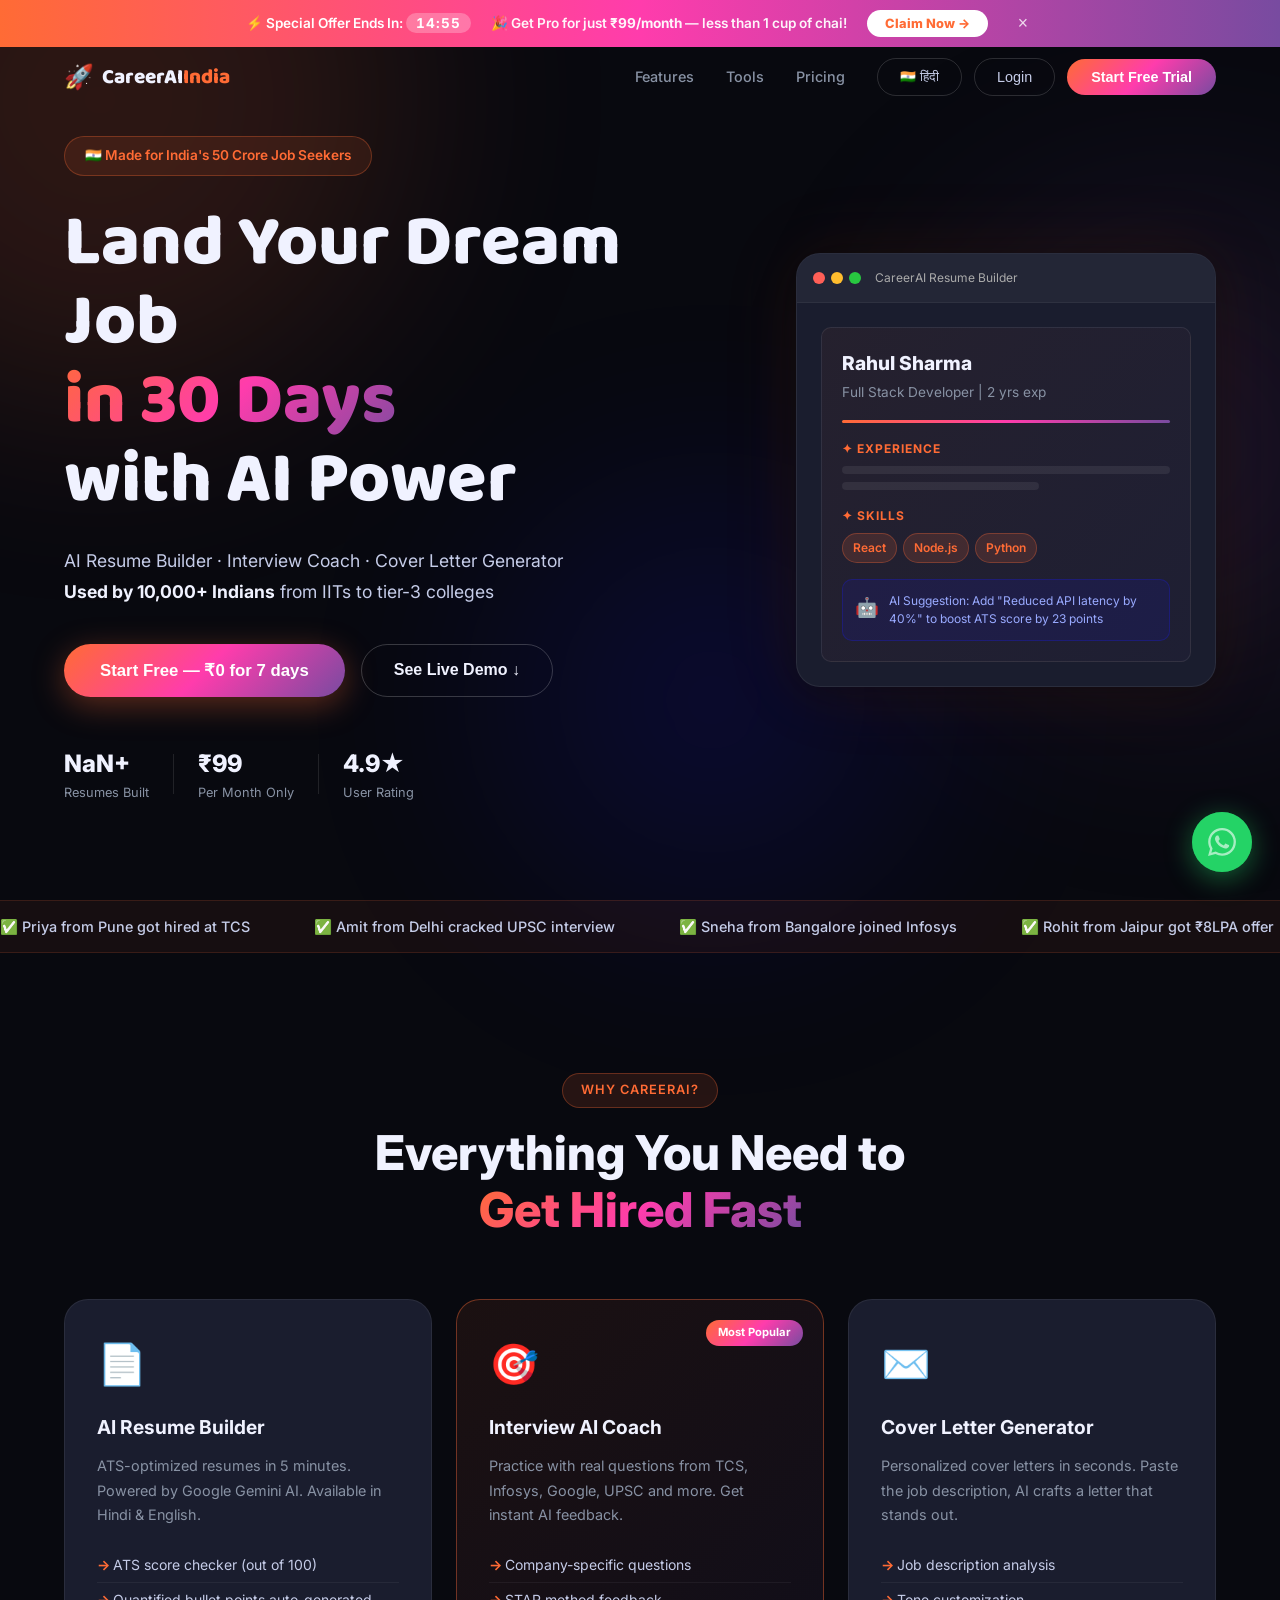
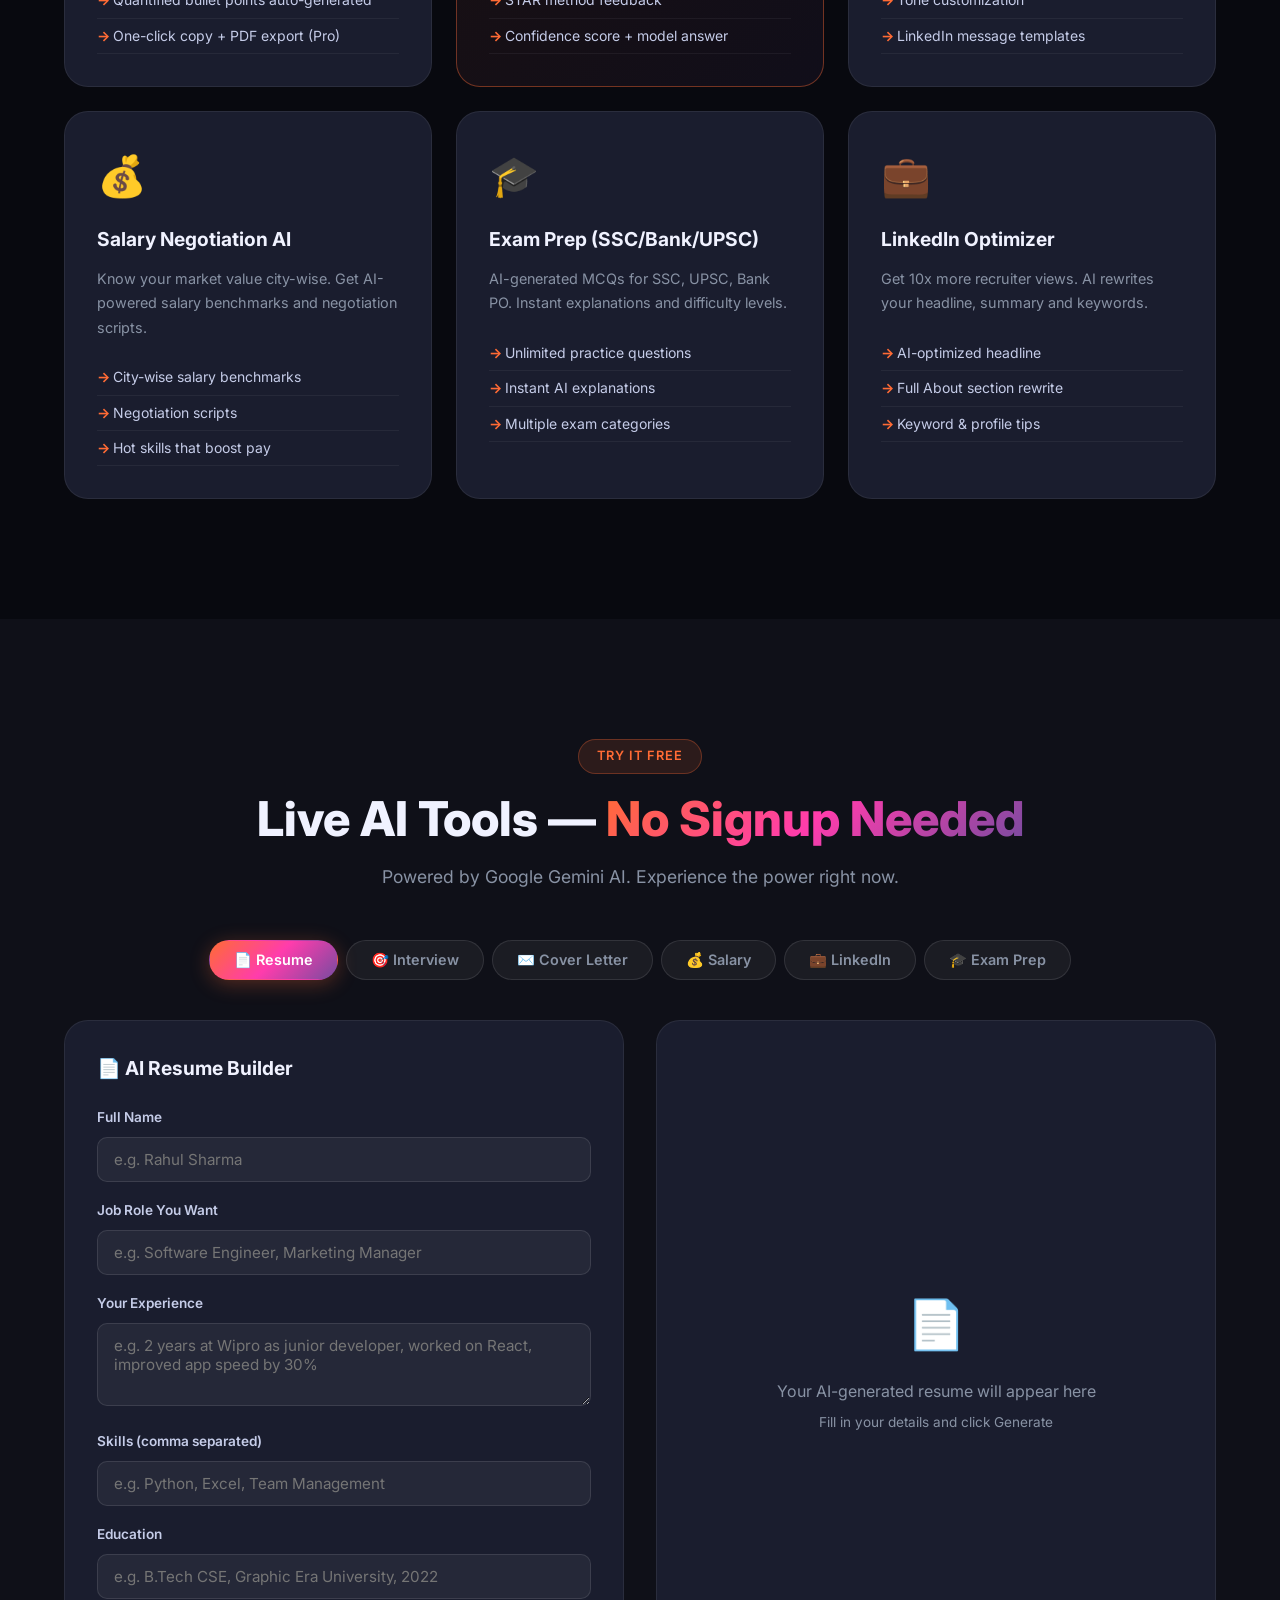
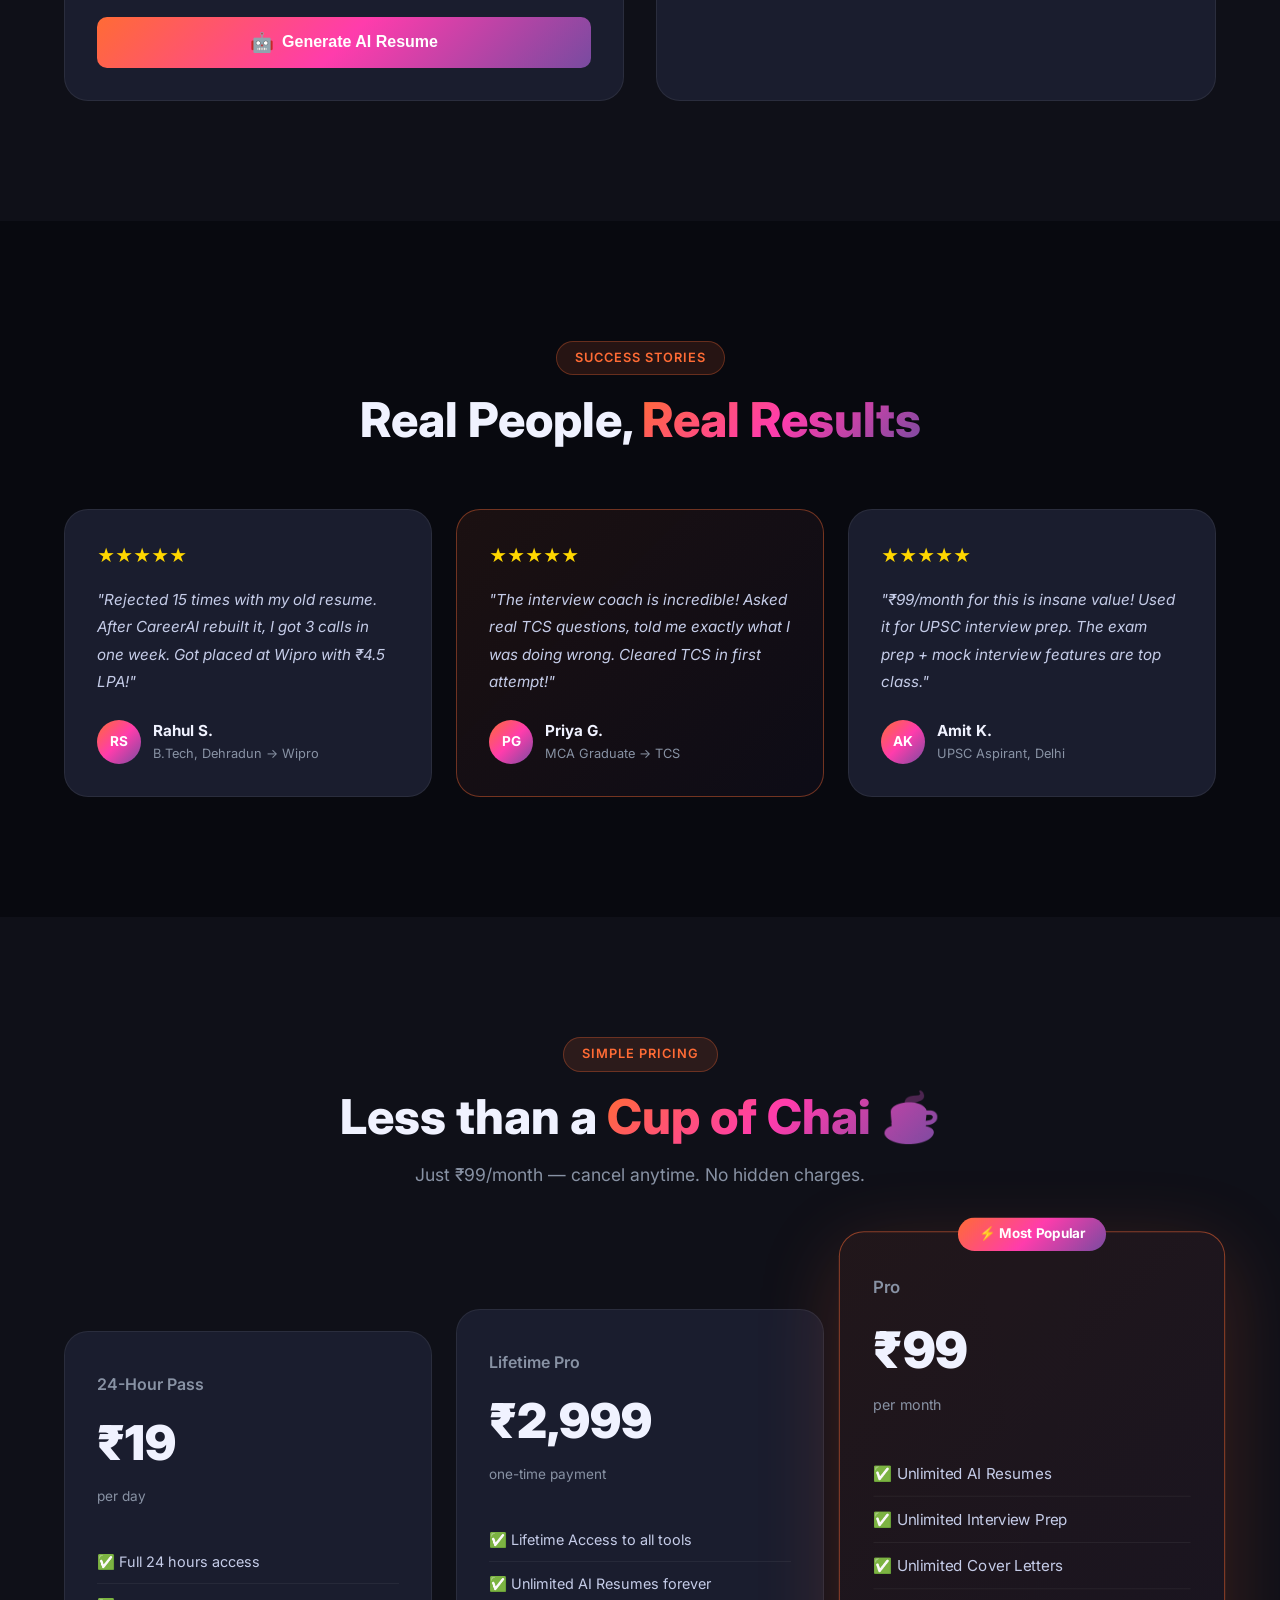
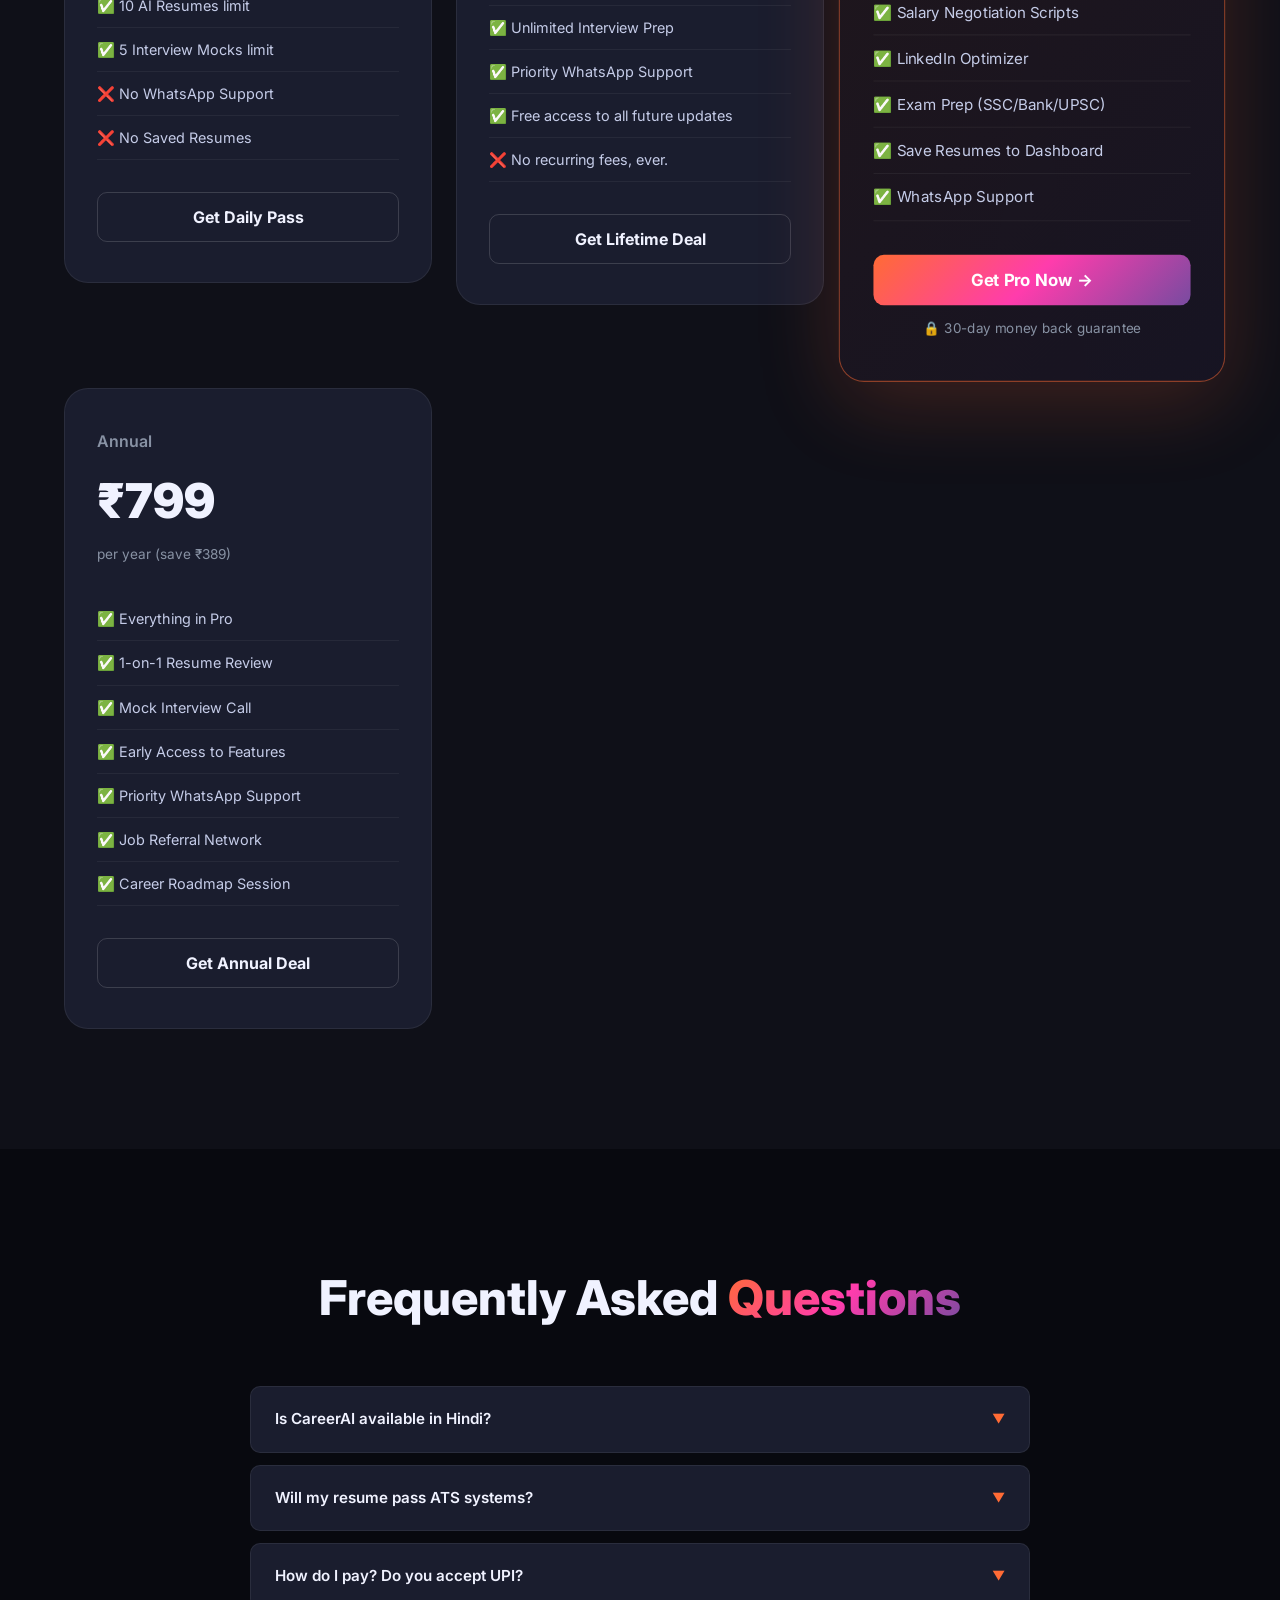
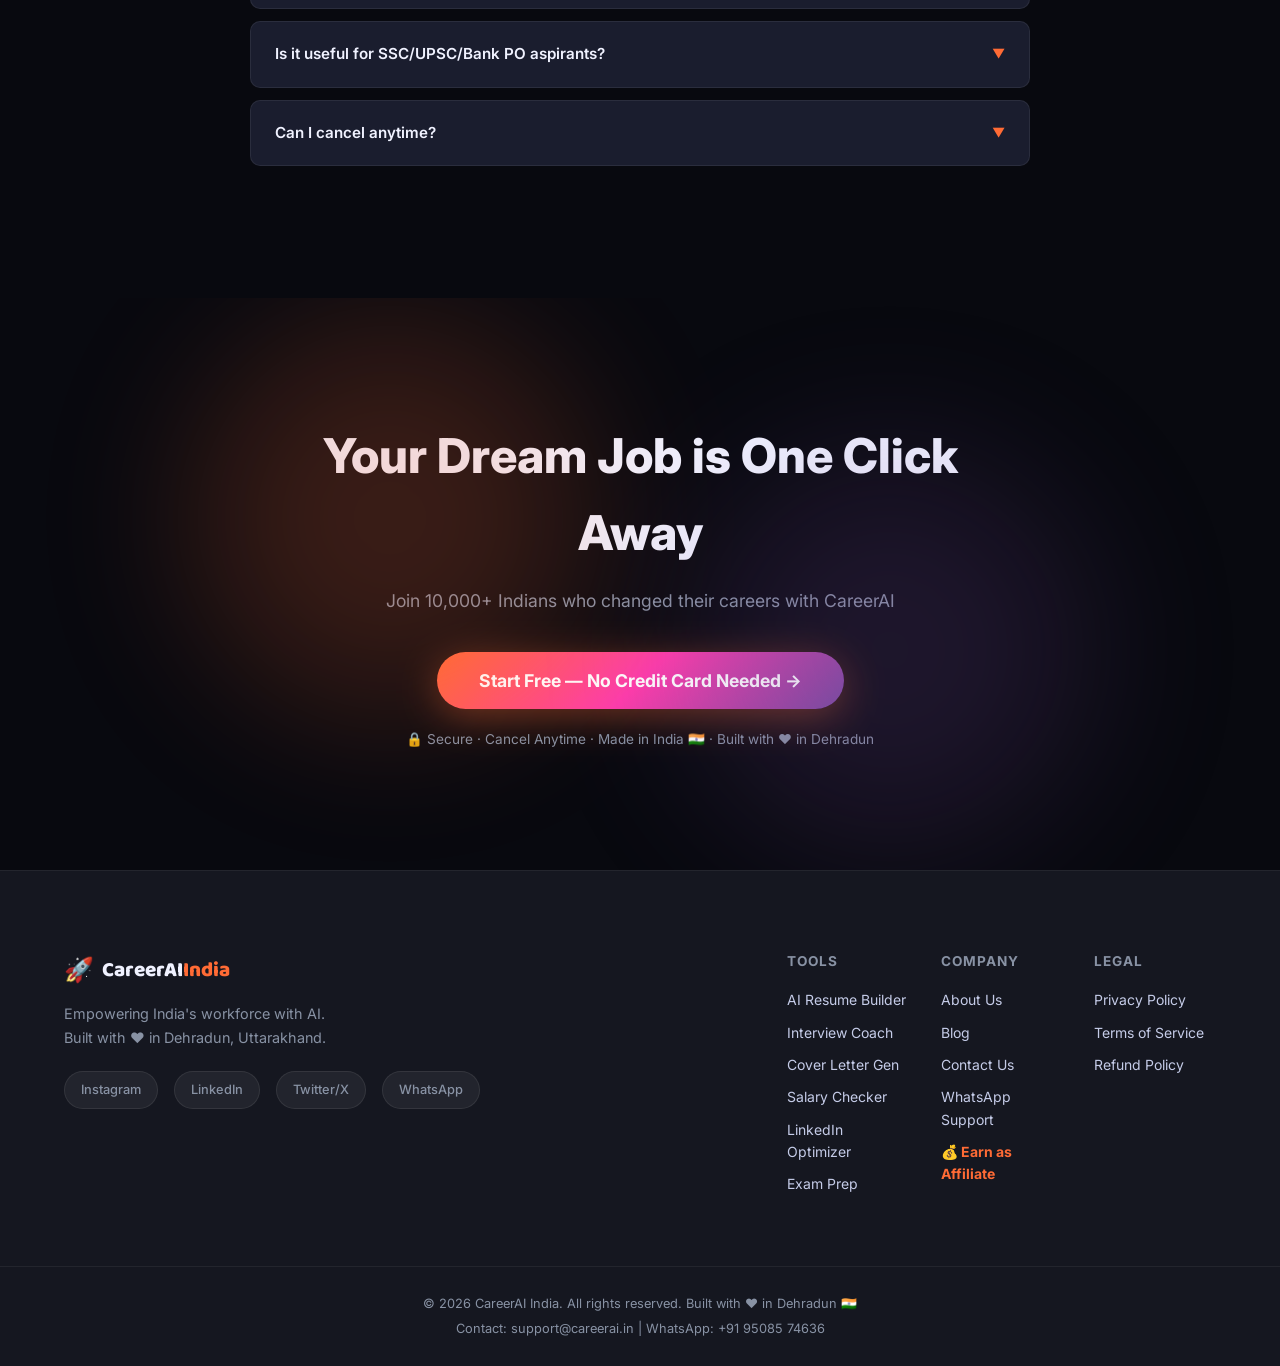
==== commit 8f15b871: "feat: implement /day monetization mechanics - Added high-ticket 'Lifetime Pro' tier (₹2,999) to pric" ====
--- a/index.html
+++ b/index.html
@@ -53,10 +53,6 @@
   }
   </script>
 
-  <!-- Firebase SDKs (compat v9) -->
-  <script src="https://www.gstatic.com/firebasejs/9.23.0/firebase-app-compat.js"></script>
-  <script src="https://www.gstatic.com/firebasejs/9.23.0/firebase-auth-compat.js"></script>
-  <script src="https://www.gstatic.com/firebasejs/9.23.0/firebase-firestore-compat.js"></script>
 
   <!-- Toast animation -->
   <style>
@@ -481,19 +477,31 @@
     <p class="section-sub">Just ₹99/month — cancel anytime. No hidden charges.</p>
     <div class="pricing-grid">
       <div class="price-card">
-        <div class="price-name">Single Use</div>
-        <div class="price-amount">₹49</div>
+        <div class="price-name">24-Hour Pass</div>
+        <div class="price-amount">₹19</div>
+        <div class="price-period">per day</div>
+        <ul class="price-features">
+          <li>✅ Full 24 hours access</li>
+          <li>✅ 10 AI Resumes limit</li>
+          <li>✅ 5 Interview Mocks limit</li>
+          <li>❌ No WhatsApp Support</li>
+          <li>❌ No Saved Resumes</li>
+        </ul>
+        <button class="btn-price-outline" onclick="selectPlan('daily')">Get Daily Pass</button>
+      </div>
+      <div class="price-card">
+        <div class="price-name">Lifetime Pro</div>
+        <div class="price-amount">₹2,999</div>
         <div class="price-period">one-time payment</div>
         <ul class="price-features">
-          <li>✅ 1 AI Resume Download</li>
-          <li>✅ PDF Export</li>
-          <li>✅ ATS Score Check</li>
-          <li>❌ Unlimited Resumes</li>
-          <li>❌ Interview Coach</li>
-          <li>❌ Cover Letters</li>
-          <li>❌ LinkedIn Optimizer</li>
+          <li>✅ Lifetime Access to all tools</li>
+          <li>✅ Unlimited AI Resumes forever</li>
+          <li>✅ Unlimited Interview Prep</li>
+          <li>✅ Priority WhatsApp Support</li>
+          <li>✅ Free access to all future updates</li>
+          <li>❌ No recurring fees, ever.</li>
         </ul>
-        <button class="btn-price-outline" onclick="selectPlan('single')">Buy Single Resume</button>
+        <button class="btn-price-outline" onclick="selectPlan('lifetime')">Get Lifetime Deal</button>
       </div>
       <div class="price-card featured-price">
         <div class="price-popular">⚡ Most Popular</div>
@@ -637,15 +645,15 @@
   <div class="exit-modal">
     <button class="exit-close" onclick="closeExitPopup()">×</button>
     <div class="exit-emoji">🚀</div>
-    <h2 class="exit-title">Wait! Don't Miss This —</h2>
-    <p class="exit-sub">Get your <strong>FREE AI Resume</strong> before you go.<br/>No credit card. No commitment. Takes 60 seconds.</p>
+    <h2 class="exit-title">Wait! Take 50% OFF your first month 🎁</h2>
+    <p class="exit-sub">Don't leave empty handed. Get Pro for just <strong>₹49</strong> today. Valid for 10 minutes only!</p>
     <div class="exit-stats">
       <div class="exit-stat"><span class="exit-stat-num">10,000+</span><span>Indians hired</span></div>
       <div class="exit-stat"><span class="exit-stat-num">4.9★</span><span>rating</span></div>
-      <div class="exit-stat"><span class="exit-stat-num">₹99</span><span>per month</span></div>
-    </div>
-    <button class="btn-exit-cta" onclick="closeExitPopup();showSection('signup')">Yes, Build My Free Resume →</button>
-    <button class="btn-exit-skip" onclick="closeExitPopup()">No thanks, I'll figure it out myself</button>
+      <div class="exit-stat"><span class="exit-stat-num">₹49</span><span>special offer</span></div>
+    </div>
+    <button class="btn-exit-cta" onclick="closeExitPopup();selectPlan('monthly-discount')">Claim ₹49 Offer Now →</button>
+    <button class="btn-exit-skip" onclick="closeExitPopup()">No thanks, I'll pay full price later</button>
   </div>
 </div>
 
@@ -767,6 +775,17 @@
         <div class="pay-item">
           <span id="pay-plan-label">CareerAI Pro Monthly</span>
           <span><strong id="pay-total-amount">₹99</strong></span>
+        </div>
+      </div>
+      
+      <!-- Order Bump (Upsell) -->
+      <div class="order-bump" style="background: rgba(76, 175, 80, 0.1); border: 2px dashed #4caf50; border-radius: 8px; padding: 12px; margin-top: 16px; cursor: pointer;" onclick="toggleOrderBump()">
+        <div style="display: flex; gap: 12px; align-items: flex-start;">
+          <input type="checkbox" id="order-bump-checkbox" style="margin-top: 4px; width: 18px; height: 18px; accent-color: #4caf50;" onclick="event.stopPropagation(); toggleOrderBump();">
+          <div>
+            <div style="font-weight: 700; color: #4caf50; font-size: 0.95rem;">✅ Add Expert Resume Review (₹499)</div>
+            <div style="font-size: 0.8rem; color: var(--text-muted); margin-top: 4px;">Get a senior FAANG engineer to manually review and rewrite your resume. Normally ₹1,999.</div>
+          </div>
         </div>
       </div>
 
@@ -862,6 +881,10 @@
 </div>
 
 <!-- ══ SCRIPTS (order matters) ════════════════════════════════ -->
+<!-- Firebase SDKs (compat v9) -->
+<script src="https://www.gstatic.com/firebasejs/9.23.0/firebase-app-compat.js"></script>
+<script src="https://www.gstatic.com/firebasejs/9.23.0/firebase-auth-compat.js"></script>
+<script src="https://www.gstatic.com/firebasejs/9.23.0/firebase-firestore-compat.js"></script>
 <script src="config.js"></script>
 <script src="firebase-service.js"></script>
 <script src="gemini-service.js"></script>
